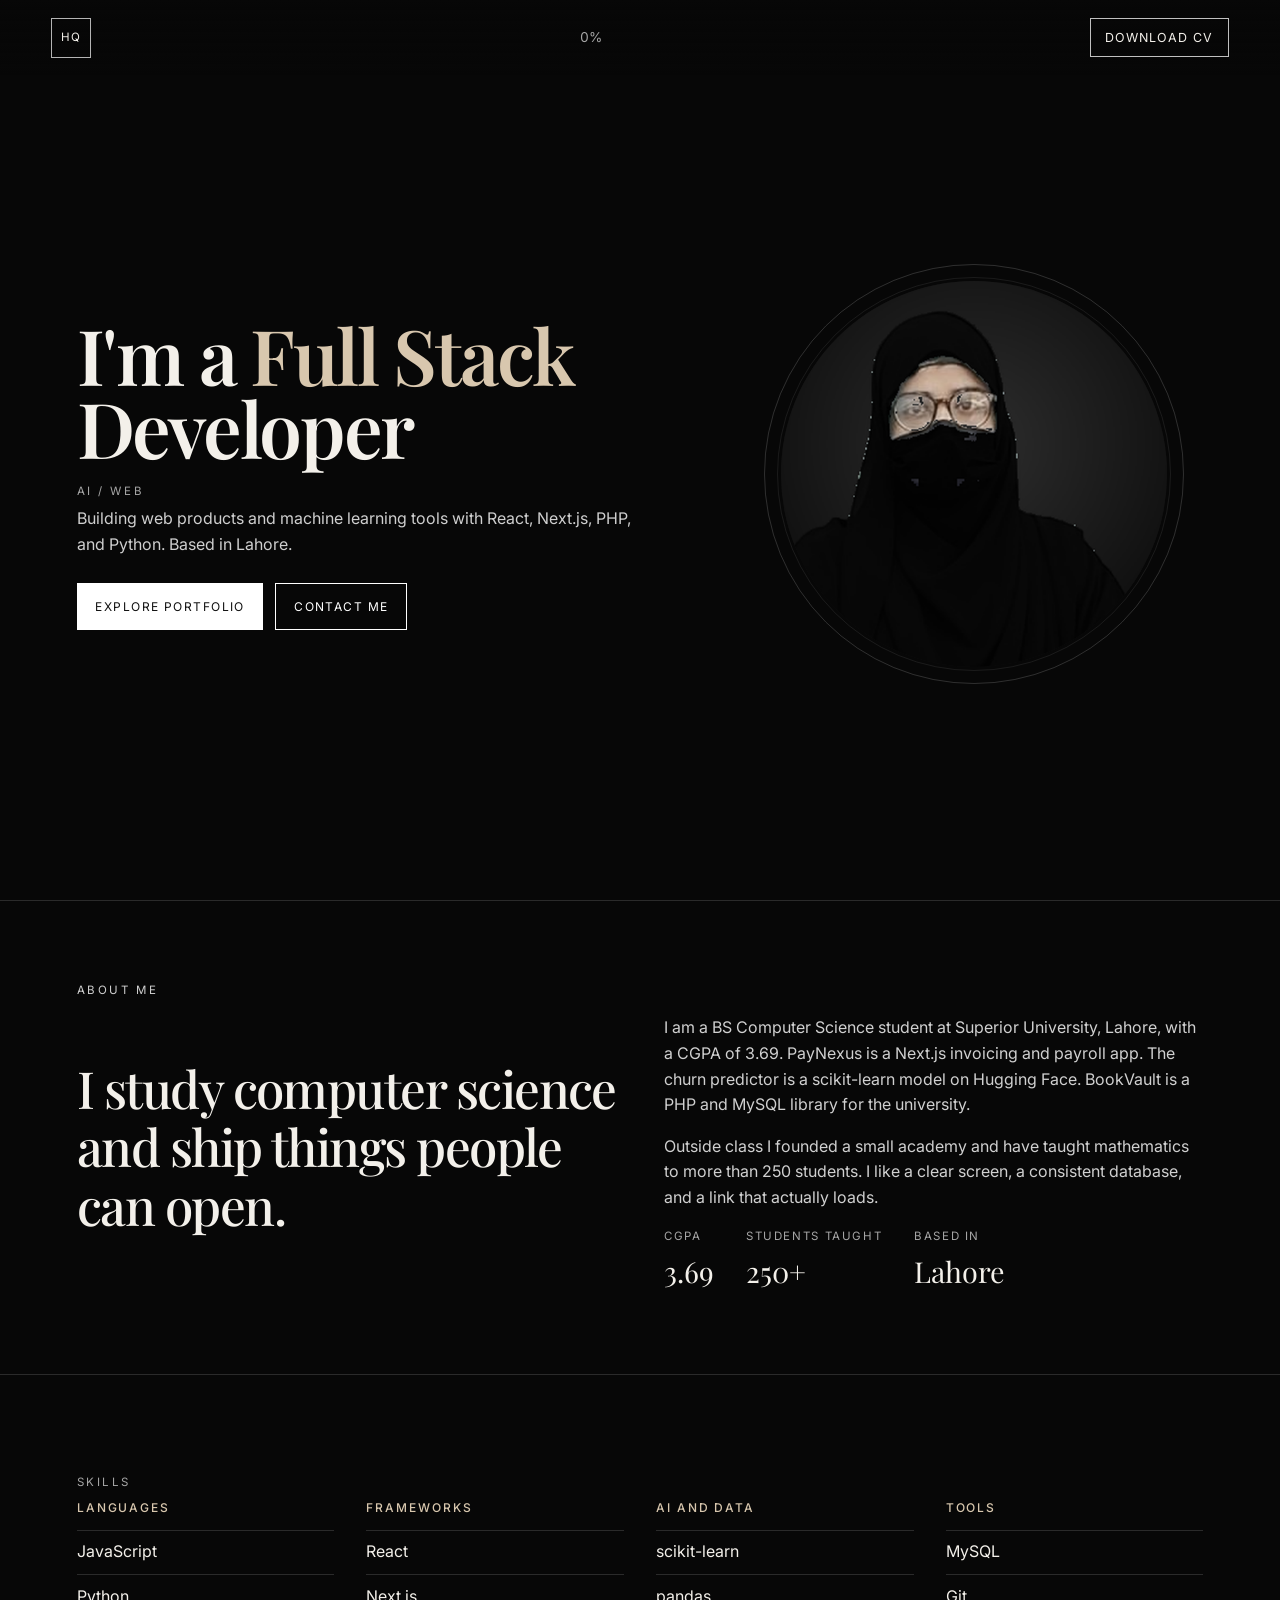
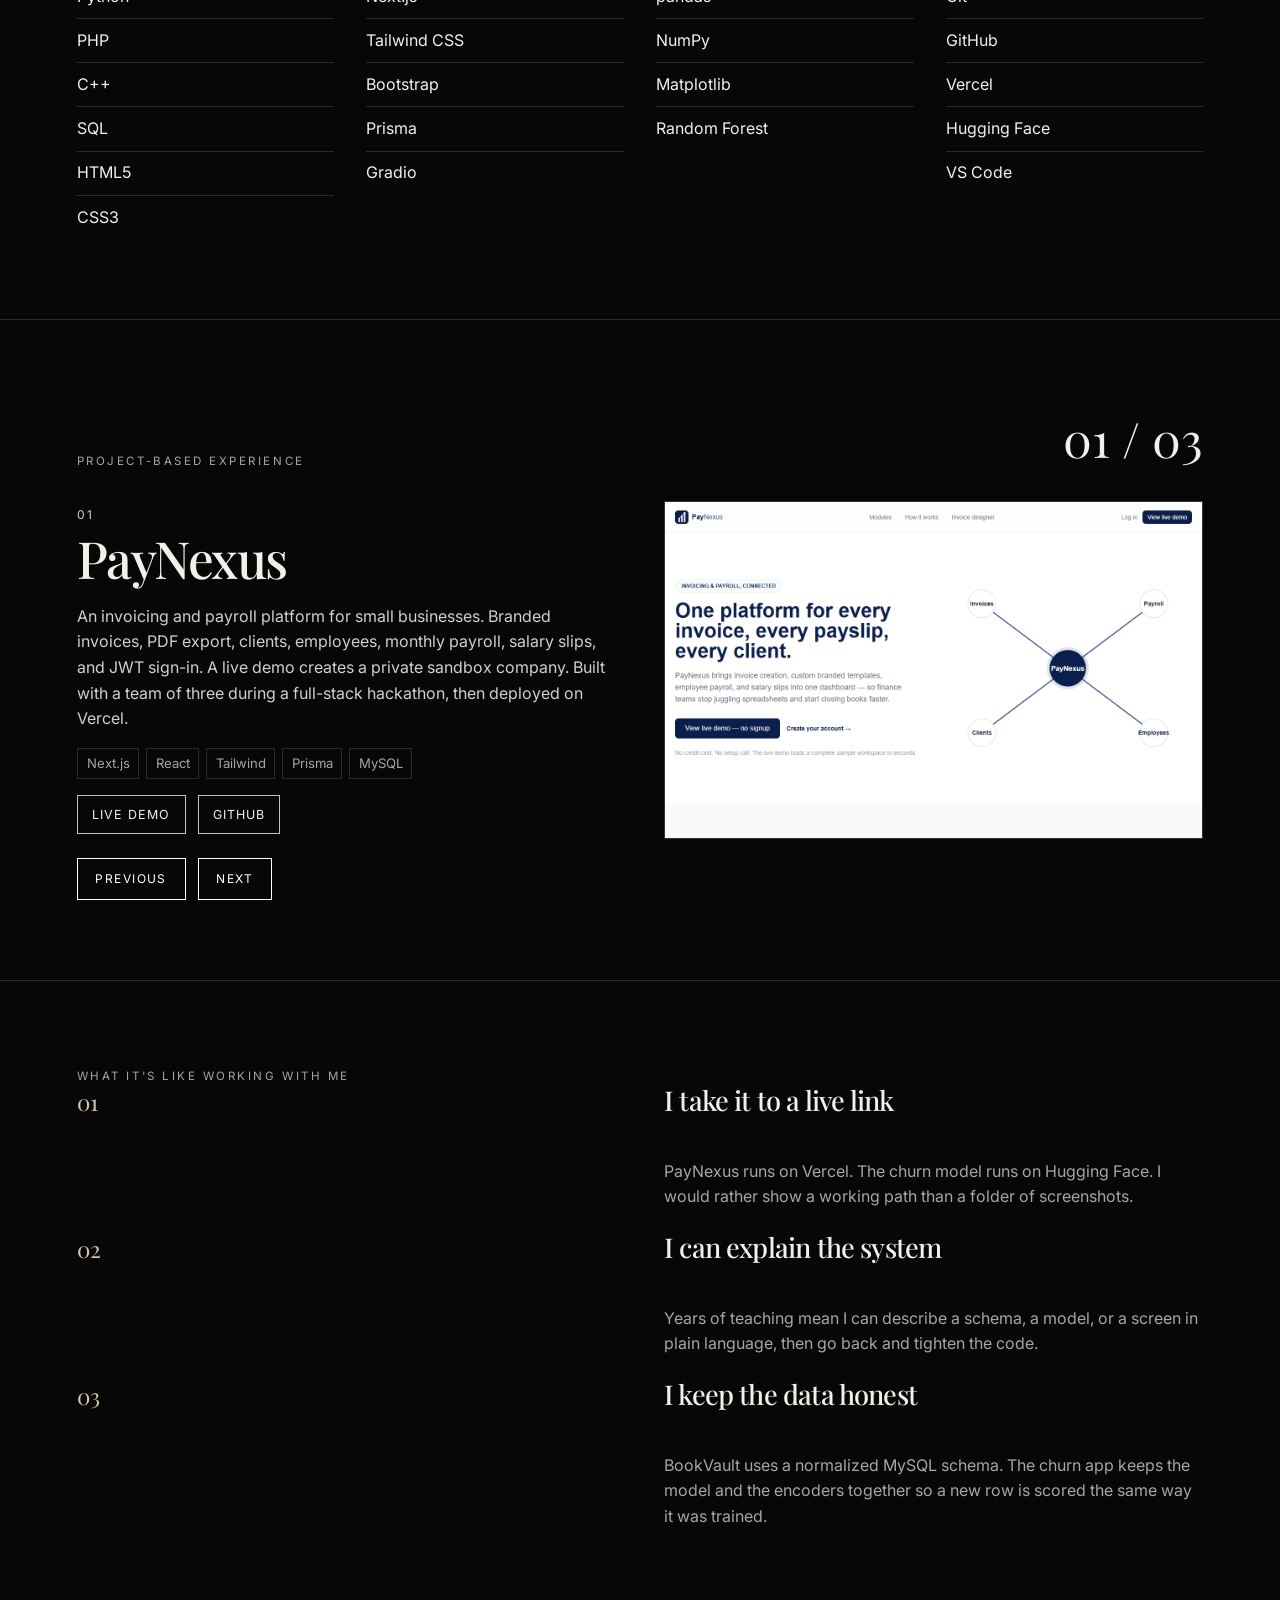
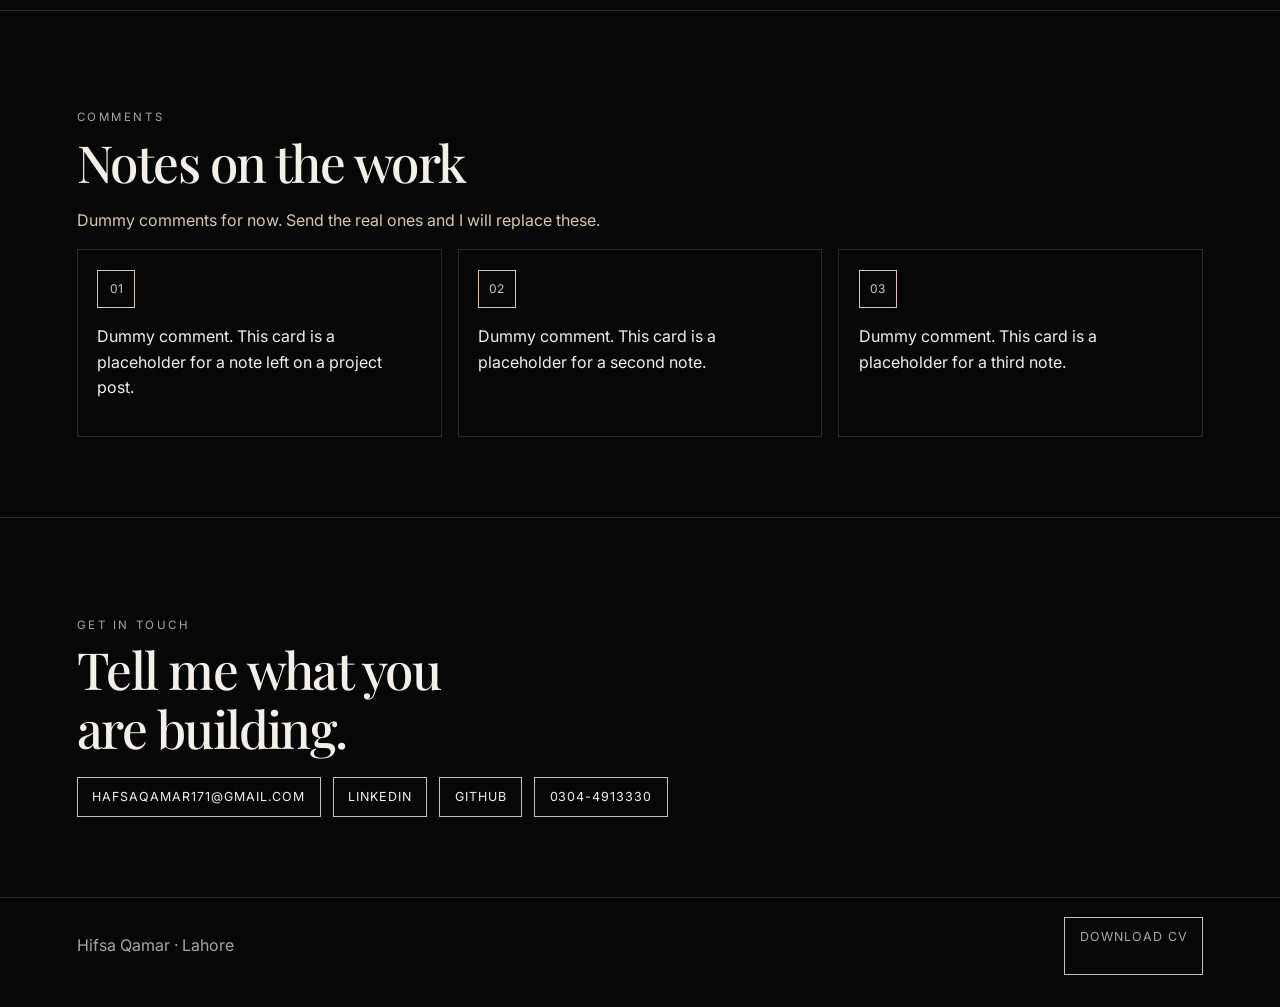
==== index.html @ 1d3e3f38 "Restyle the portfolio to the dark layout and show the live projects. Co-authored-by: Cursor <cursora" ====
<!DOCTYPE html>
<html lang="en">
<head>
  <meta charset="UTF-8">
  <meta name="viewport" content="width=device-width, initial-scale=1">
  <title>Hifsa Qamar | Full-Stack Developer</title>
  <meta name="description" content="Hifsa Qamar is a full-stack developer in Lahore. She builds web apps with Next.js and PHP, and machine learning tools with Python.">
  <link rel="icon" href="assets/favicon.svg" type="image/svg+xml">
  <link rel="preconnect" href="https://fonts.googleapis.com">
  <link rel="preconnect" href="https://fonts.gstatic.com" crossorigin>
  <link href="https://fonts.googleapis.com/css2?family=Inter:wght@400;500;600&family=Playfair+Display:ital,wght@0,500;0,600;0,700;1,500&display=swap" rel="stylesheet">
  <link rel="stylesheet" href="styles.css">
</head>
<body>
  <a class="skip" href="#content">Skip to content</a>
  <header class="nav">
    <a class="mark" href="#top" aria-label="Back to top">HQ</a>
    <span class="progress" data-progress>0%</span>
    <a class="cv" href="Hifsa_Qamar_CV.pdf" download>Download CV</a>
  </header>

  <main id="content">
    <section class="hero" id="top">
      <div class="hero-copy">
        <h1>I'm a <em>Full Stack</em><br>Developer</h1>
        <p class="eyebrow">AI / Web</p>
        <p class="lede">Building web products and machine learning tools with React, Next.js, PHP, and Python. Based in Lahore.</p>
        <div class="actions">
          <a class="btn btn-fill" href="#work">Explore portfolio</a>
          <a class="btn btn-line" href="#contact">Contact me</a>
        </div>
      </div>
      <div class="orb" aria-hidden="false">
        <span class="ring"></span>
        <img src="assets/portrait.png" alt="Hifsa Qamar, wearing glasses and a black scarf.">
      </div>
    </section>

    <section class="about" id="about">
      <p class="kicker">About me</p>
      <div class="about-grid">
        <h2>I study computer science and ship things people can open.</h2>
        <div>
          <p>I am a BS Computer Science student at Superior University, Lahore, with a CGPA of 3.69. PayNexus is a Next.js invoicing and payroll app. The churn predictor is a scikit-learn model on Hugging Face. BookVault is a PHP and MySQL library for the university.</p>
          <p>Outside class I founded a small academy and have taught mathematics to more than 250 students. I like a clear screen, a consistent database, and a link that actually loads.</p>
          <dl class="stats">
            <div><dt>CGPA</dt><dd>3.69</dd></div>
            <div><dt>Students taught</dt><dd>250+</dd></div>
            <div><dt>Based in</dt><dd>Lahore</dd></div>
          </dl>
        </div>
      </div>
    </section>

    <section class="skills" id="skills">
      <p class="kicker">Skills</p>
      <div class="skill-grid">
        <div>
          <h3>Languages</h3>
          <ul>
            <li>JavaScript</li><li>Python</li><li>PHP</li><li>C++</li><li>SQL</li><li>HTML5</li><li>CSS3</li>
          </ul>
        </div>
        <div>
          <h3>Frameworks</h3>
          <ul>
            <li>React</li><li>Next.js</li><li>Tailwind CSS</li><li>Bootstrap</li><li>Prisma</li><li>Gradio</li>
          </ul>
        </div>
        <div>
          <h3>AI and data</h3>
          <ul>
            <li>scikit-learn</li><li>pandas</li><li>NumPy</li><li>Matplotlib</li><li>Random Forest</li>
          </ul>
        </div>
        <div>
          <h3>Tools</h3>
          <ul>
            <li>MySQL</li><li>Git</li><li>GitHub</li><li>Vercel</li><li>Hugging Face</li><li>VS Code</li>
          </ul>
        </div>
      </div>
    </section>

    <section class="work" id="work">
      <div class="work-head">
        <p class="kicker">Project-based experience</p>
        <p class="counter"><span data-index>01</span> / <span data-total>03</span></p>
      </div>
      <div class="stage" data-stage>
        <article class="project is-active">
          <div class="project-copy">
            <p class="project-no">01</p>
            <h3>PayNexus</h3>
            <p>An invoicing and payroll platform for small businesses. Branded invoices, PDF export, clients, employees, monthly payroll, salary slips, and JWT sign-in. A live demo creates a private sandbox company. Built with a team of three during a full-stack hackathon, then deployed on Vercel.</p>
            <ul class="tags"><li>Next.js</li><li>React</li><li>Tailwind</li><li>Prisma</li><li>MySQL</li></ul>
            <div class="links">
              <a href="https://paynexus-topaz.vercel.app" target="_blank" rel="noopener">Live demo</a>
              <a href="https://github.com/HafsaQamar2/Paynexus" target="_blank" rel="noopener">GitHub</a>
            </div>
          </div>
          <figure class="shot">
            <img src="assets/paynexus.png" alt="PayNexus live app">
          </figure>
        </article>
        <article class="project">
          <div class="project-copy">
            <p class="project-no">02</p>
            <h3>Telco Customer Churn Predictor</h3>
            <p>A Gradio app that estimates whether a telecom customer is likely to leave. It loads a saved Random Forest and the label encoders from training, then returns a stay-or-leave result with a probability. Cross-validation reached 85%+ accuracy.</p>
            <ul class="tags"><li>Python</li><li>scikit-learn</li><li>Gradio</li><li>pandas</li></ul>
            <div class="links">
              <a href="https://hafsaqamar001-hhafsadsproject.hf.space/" target="_blank" rel="noopener">Live app</a>
              <a href="https://github.com/HafsaQamar2/telco-customer-churn-predictor" target="_blank" rel="noopener">GitHub</a>
            </div>
          </div>
          <figure class="shot">
            <img src="assets/churn.png" alt="Churn predictor live app">
          </figure>
        </article>
        <article class="project">
          <div class="project-copy">
            <p class="project-no">03</p>
            <h3>BookVault</h3>
            <p>A PHP and MySQL e-library for Superior University. Admins manage the catalogue, authors, loans, and fines. Students search the collection, read PDFs in the browser, and track what they borrowed.</p>
            <ul class="tags"><li>PHP</li><li>MySQL</li><li>JavaScript</li><li>Bootstrap</li></ul>
            <div class="links">
              <a href="https://github.com/HafsaQamar2/Elibrary-Management-System" target="_blank" rel="noopener">GitHub</a>
            </div>
          </div>
          <figure class="shot shot-plain">
            <p>Superior University e-library</p>
          </figure>
        </article>
      </div>
      <div class="pager">
        <button type="button" data-prev>Previous</button>
        <button type="button" data-next>Next</button>
      </div>
    </section>

    <section class="with" id="with">
      <p class="kicker">What it's like working with me</p>
      <ol>
        <li>
          <h2>I take it to a live link</h2>
          <p>PayNexus runs on Vercel. The churn model runs on Hugging Face. I would rather show a working path than a folder of screenshots.</p>
        </li>
        <li>
          <h2>I can explain the system</h2>
          <p>Years of teaching mean I can describe a schema, a model, or a screen in plain language, then go back and tighten the code.</p>
        </li>
        <li>
          <h2>I keep the data honest</h2>
          <p>BookVault uses a normalized MySQL schema. The churn app keeps the model and the encoders together so a new row is scored the same way it was trained.</p>
        </li>
      </ol>
    </section>

    <section class="notes" id="notes">
      <p class="kicker">Comments</p>
      <h2>Notes on the work</h2>
      <p class="placeholder-label">Dummy comments for now. Send the real ones and I will replace these.</p>
      <div class="note-grid">
        <article>
          <span class="logo">01</span>
          <p>Dummy comment. This card is a placeholder for a note left on a project post.</p>
        </article>
        <article>
          <span class="logo">02</span>
          <p>Dummy comment. This card is a placeholder for a second note.</p>
        </article>
        <article>
          <span class="logo">03</span>
          <p>Dummy comment. This card is a placeholder for a third note.</p>
        </article>
      </div>
    </section>

    <section class="contact" id="contact">
      <p class="kicker">Get in touch</p>
      <h2>Tell me what you are building.</h2>
      <div class="contact-links">
        <a href="mailto:hafsaqamar171@gmail.com">hafsaqamar171@gmail.com</a>
        <a href="https://www.linkedin.com/in/hifsa-qamar2" target="_blank" rel="noopener">LinkedIn</a>
        <a href="https://github.com/HafsaQamar2" target="_blank" rel="noopener">GitHub</a>
        <a href="tel:+923044913330">0304-4913330</a>
      </div>
    </section>
  </main>

  <footer class="foot">
    <p>Hifsa Qamar · Lahore</p>
    <a href="Hifsa_Qamar_CV.pdf" download>Download CV</a>
  </footer>
  <script src="script.js"></script>
</body>
</html>
---- styles.css ----
:root {
  --bg: #070707;
  --ink: #f3f0ea;
  --gold: #d8c7ae;
  --muted: #a6a6a6;
  --line: rgba(255, 255, 255, 0.14);
  --serif: "Playfair Display", Georgia, serif;
  --sans: Inter, "Segoe UI", sans-serif;
}

* { box-sizing: border-box; }
html { scroll-behavior: smooth; }
body {
  margin: 0;
  background: var(--bg);
  color: var(--ink);
  font-family: var(--sans);
  font-size: 1rem;
  line-height: 1.6;
  overflow-x: clip;
}
img { max-width: 100%; display: block; }
a { color: inherit; }
button, .btn, .cv { font-family: var(--sans); }

.skip {
  position: absolute;
  left: 1rem;
  top: -4rem;
  background: #fff;
  color: #000;
  padding: 0.4rem 0.7rem;
}
.skip:focus { top: 1rem; }

.nav {
  position: fixed;
  inset: 0 0 auto 0;
  z-index: 20;
  display: flex;
  align-items: center;
  justify-content: space-between;
  padding: 1.1rem 4vw;
  background: linear-gradient(#070707, rgba(7, 7, 7, 0));
}
.mark {
  width: 2.5rem;
  height: 2.5rem;
  display: grid;
  place-items: center;
  border: 1px solid rgba(255, 255, 255, 0.7);
  text-decoration: none;
  font-size: 0.72rem;
  letter-spacing: 0.12em;
}
.progress {
  font-variant-numeric: tabular-nums;
  color: var(--muted);
  font-size: 0.85rem;
}
.cv, .links a, .contact-links a, .foot a {
  text-decoration: none;
  border: 1px solid rgba(255, 255, 255, 0.75);
  padding: 0.55rem 0.9rem;
  font-size: 0.78rem;
  letter-spacing: 0.08em;
  text-transform: uppercase;
}
.cv:hover, .btn:hover, .links a:hover, .pager button:hover, .contact-links a:hover {
  background: #fff;
  color: #111;
}

.hero {
  min-height: 100vh;
  display: grid;
  grid-template-columns: 1.15fr 0.85fr;
  align-items: center;
  gap: 3rem;
  padding: 7rem 6vw 4rem;
  min-width: 0;
}
.hero-copy { min-width: 0; }
.hero h1 {
  margin: 0;
  font-family: var(--serif);
  font-weight: 600;
  font-size: clamp(3.2rem, 6vw, 5.7rem);
  line-height: 0.95;
  letter-spacing: -0.03em;
}
.hero h1 em {
  font-style: normal;
  color: var(--gold);
}
.eyebrow, .kicker {
  margin: 1.1rem 0 0.4rem;
  color: var(--muted);
  letter-spacing: 0.22em;
  text-transform: uppercase;
  font-size: 0.72rem;
}
.lede { max-width: 36rem; color: #cfcfcf; margin: 0.4rem 0 0; }
.actions, .links, .pager, .contact-links { display: flex; flex-wrap: wrap; gap: 0.75rem; }
.actions { margin-top: 1.6rem; }
.btn, .pager button {
  border: 1px solid #fff;
  background: transparent;
  color: #fff;
  padding: 0.8rem 1.1rem;
  letter-spacing: 0.12em;
  text-transform: uppercase;
  font-size: 0.75rem;
  text-decoration: none;
  cursor: pointer;
}
.btn-fill { background: #fff; color: #111; }

.orb {
  position: relative;
  width: min(420px, 80vw);
  aspect-ratio: 1;
  margin-inline: auto;
  border-radius: 50%;
  display: grid;
  place-items: center;
}
.ring {
  position: absolute;
  inset: 0;
  border-radius: 50%;
  border: 1px solid rgba(255, 255, 255, 0.16);
  animation: spin 28s linear infinite;
}
.ring::after {
  content: "";
  position: absolute;
  inset: 12px;
  border-radius: 50%;
  border: 1px solid rgba(255, 255, 255, 0.08);
}
.orb img {
  width: 92%;
  height: 92%;
  object-fit: cover;
  object-position: center 32%;
  border-radius: 50%;
  background: #111;
}
@keyframes spin { to { transform: rotate(360deg); } }

.about, .skills, .work, .with, .notes, .contact {
  padding: 5rem 6vw;
  border-top: 1px solid var(--line);
}
.about-grid, .project, .with li {
  display: grid;
  grid-template-columns: 1fr 1fr;
  gap: 2rem 3rem;
  align-items: center;
}
.about h2, .notes h2, .contact h2, .with h2, .project h3 {
  font-family: var(--serif);
  font-weight: 500;
  letter-spacing: -0.03em;
  line-height: 1.15;
}
.about h2, .notes h2, .contact h2 { margin: 0 0 1rem; font-size: clamp(2rem, 4vw, 3.3rem); }
.about p { margin: 0 0 1rem; color: #d0d0d0; }
.stats { display: flex; gap: 2rem; margin: 1rem 0 0; }
.stats dt { color: var(--muted); font-size: 0.72rem; letter-spacing: 0.14em; text-transform: uppercase; }
.stats dd { margin: 0.2rem 0 0; font-family: var(--serif); font-size: 1.8rem; }

.skill-grid { display: grid; grid-template-columns: repeat(4, 1fr); gap: 2rem; }
.skill-grid h3 {
  margin: 0 0 0.8rem;
  color: var(--gold);
  font-size: 0.75rem;
  letter-spacing: 0.16em;
  text-transform: uppercase;
  font-weight: 500;
}
.skill-grid ul, .tags, .with ol, .note-grid { list-style: none; margin: 0; padding: 0; }
.skill-grid li { padding: 0.55rem 0; border-top: 1px solid var(--line); }

.work-head, .role-like { display: flex; justify-content: space-between; align-items: end; gap: 1rem; }
.counter { margin: 0; font-family: var(--serif); font-size: clamp(2rem, 4vw, 3rem); }
.stage { margin-top: 1.5rem; }
.project { display: none; }
.project.is-active { display: grid; animation: rise 0.45s ease; }
@keyframes rise {
  from { opacity: 0; transform: translateY(12px); }
  to { opacity: 1; transform: none; }
}
.project-no { margin: 0; color: var(--gold); letter-spacing: 0.16em; font-size: 0.75rem; }
.project h3 { margin: 0.3rem 0 0.8rem; font-size: clamp(2.2rem, 4vw, 3.6rem); }
.project p { color: #d0d0d0; }
.tags { display: flex; flex-wrap: wrap; gap: 0.4rem; margin: 1rem 0; }
.tags li { border: 1px solid var(--line); padding: 0.25rem 0.55rem; color: var(--muted); font-size: 0.82rem; }
.shot {
  margin: 0;
  background: #111;
  border: 1px solid var(--line);
  min-height: 16rem;
  overflow: hidden;
}
.shot img { width: 100%; height: 100%; object-fit: cover; min-height: 16rem; }
.shot-plain {
  display: grid;
  place-items: center;
  color: var(--gold);
  font-family: var(--serif);
  font-size: 1.6rem;
  text-align: center;
  padding: 2rem;
}
.pager { margin-top: 1.2rem; }

.with { counter-reset: step; }
.with ol { display: grid; gap: 1.4rem; }
.with li { align-items: start; }
.with li::before {
  counter-increment: step;
  content: counter(step, decimal-leading-zero);
  font-family: var(--serif);
  color: var(--gold);
  font-size: 1.4rem;
}
.with h2 { margin: 0; font-size: 1.7rem; }
.with p { margin: 0.35rem 0 0; color: var(--muted); grid-column: 2; }

.note-grid { display: grid; grid-template-columns: repeat(3, 1fr); gap: 1rem; }
.note-grid article {
  border: 1px solid var(--line);
  padding: 1.2rem;
  min-height: 10rem;
}
.logo {
  display: grid;
  place-items: center;
  width: 2.4rem;
  height: 2.4rem;
  border: 1px solid var(--gold);
  color: var(--gold);
  margin-bottom: 1rem;
  font-size: 0.75rem;
}
.placeholder-label { color: var(--gold); }

.contact h2 { max-width: 14ch; }
.contact-links { margin-top: 1.2rem; }
.foot {
  display: flex;
  justify-content: space-between;
  gap: 1rem;
  padding: 1.2rem 6vw 2rem;
  border-top: 1px solid var(--line);
  color: var(--muted);
}
:focus-visible { outline: 2px solid var(--gold); outline-offset: 3px; }

@media (max-width: 900px) {
  .hero, .about-grid, .project, .skill-grid, .note-grid, .with li { grid-template-columns: 1fr; }
  .with p { grid-column: 1; }
  .hero { padding-top: 6rem; }
  .hero h1 em { display: block; }
  .orb { order: -1; }
}
@media (max-width: 640px) {
  .progress { display: none; }
  .nav { padding-inline: 0.85rem; }
  .cv { padding: 0.45rem 0.6rem; letter-spacing: 0.04em; }
  .orb { width: min(260px, 70vw); }
  .actions { flex-direction: column; align-items: stretch; }
  .about, .skills, .work, .with, .notes, .contact { padding: 3.2rem 1.1rem; }
  .hero { padding-inline: 1.1rem; }
  .hero h1 { font-size: clamp(2.35rem, 10vw, 3.2rem); }
  .hero h1 em { display: block; }
  .stats { flex-direction: column; gap: 0.8rem; }
  .actions { gap: 0.5rem; }
  .btn { padding: 0.75rem 0.8rem; letter-spacing: 0.08em; }
}
@media (prefers-reduced-motion: reduce) {
  .ring, .project.is-active { animation: none; }
  html { scroll-behavior: auto; }
}
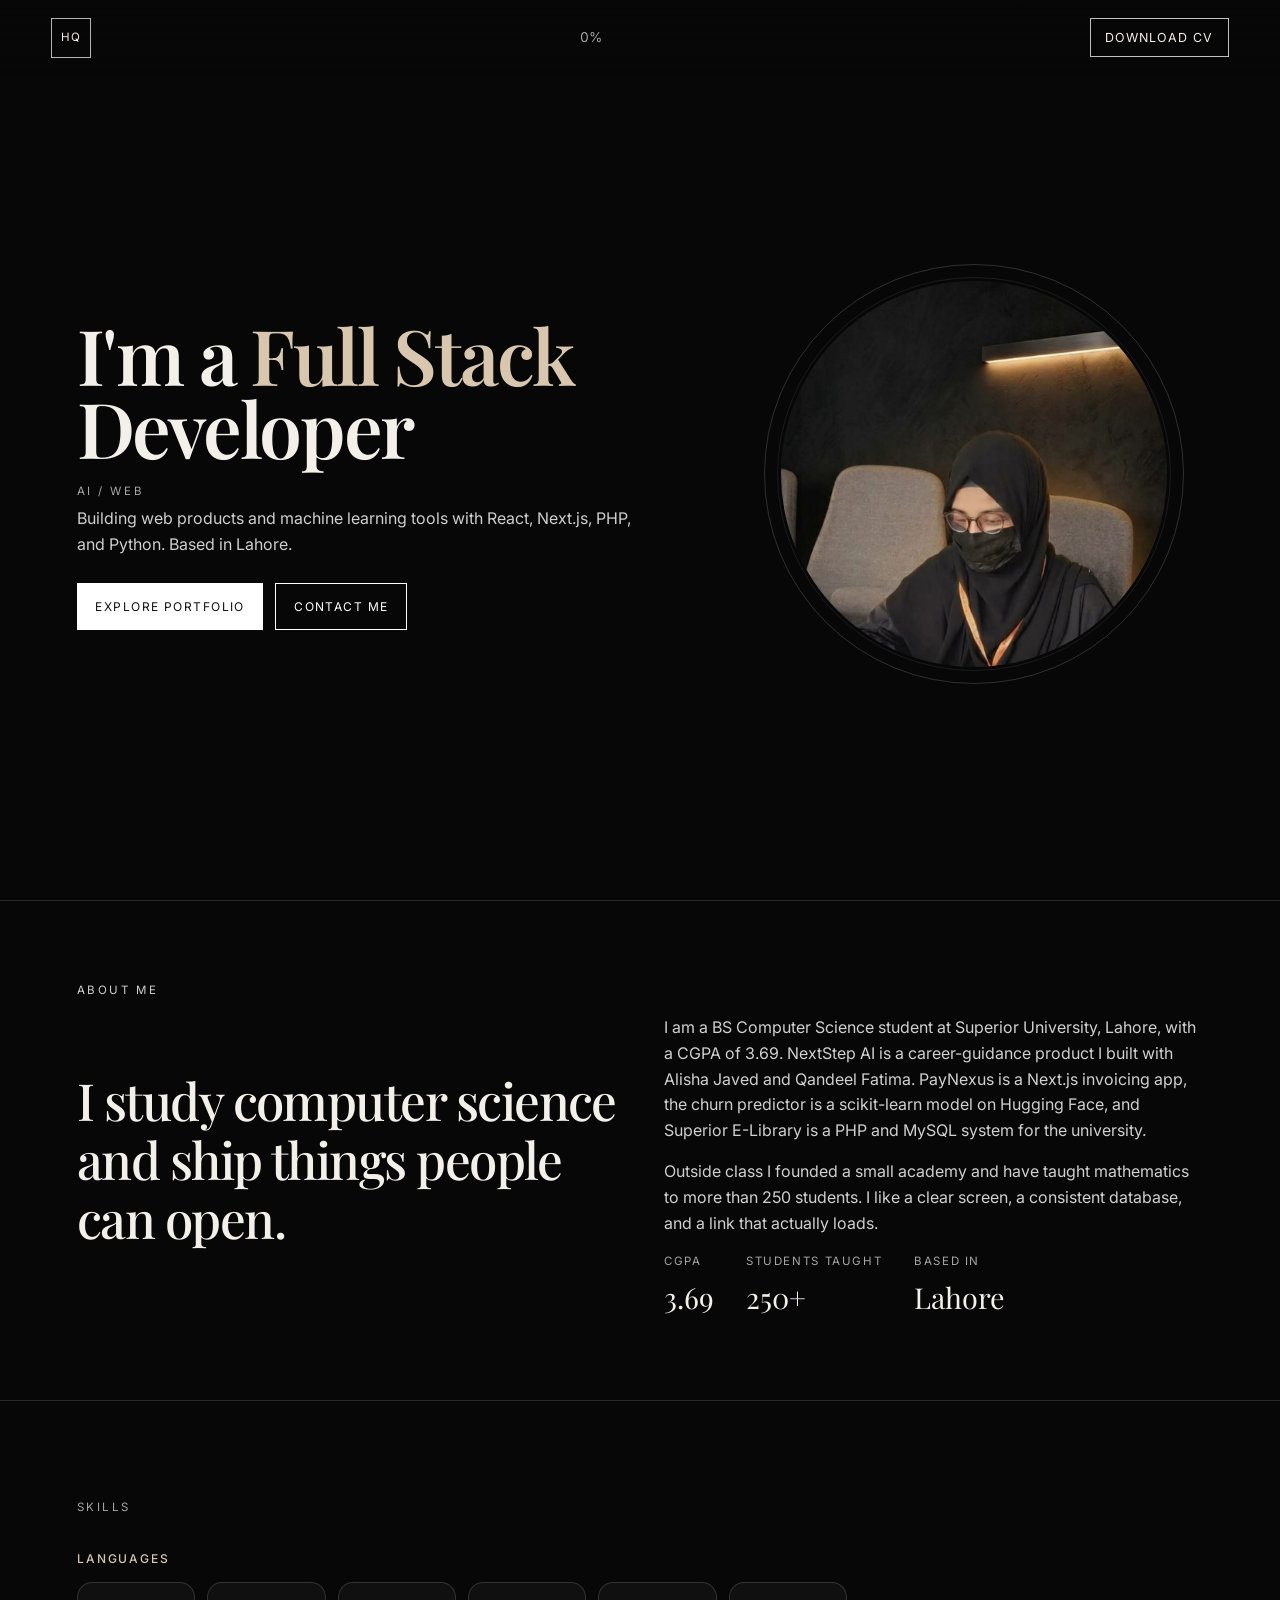
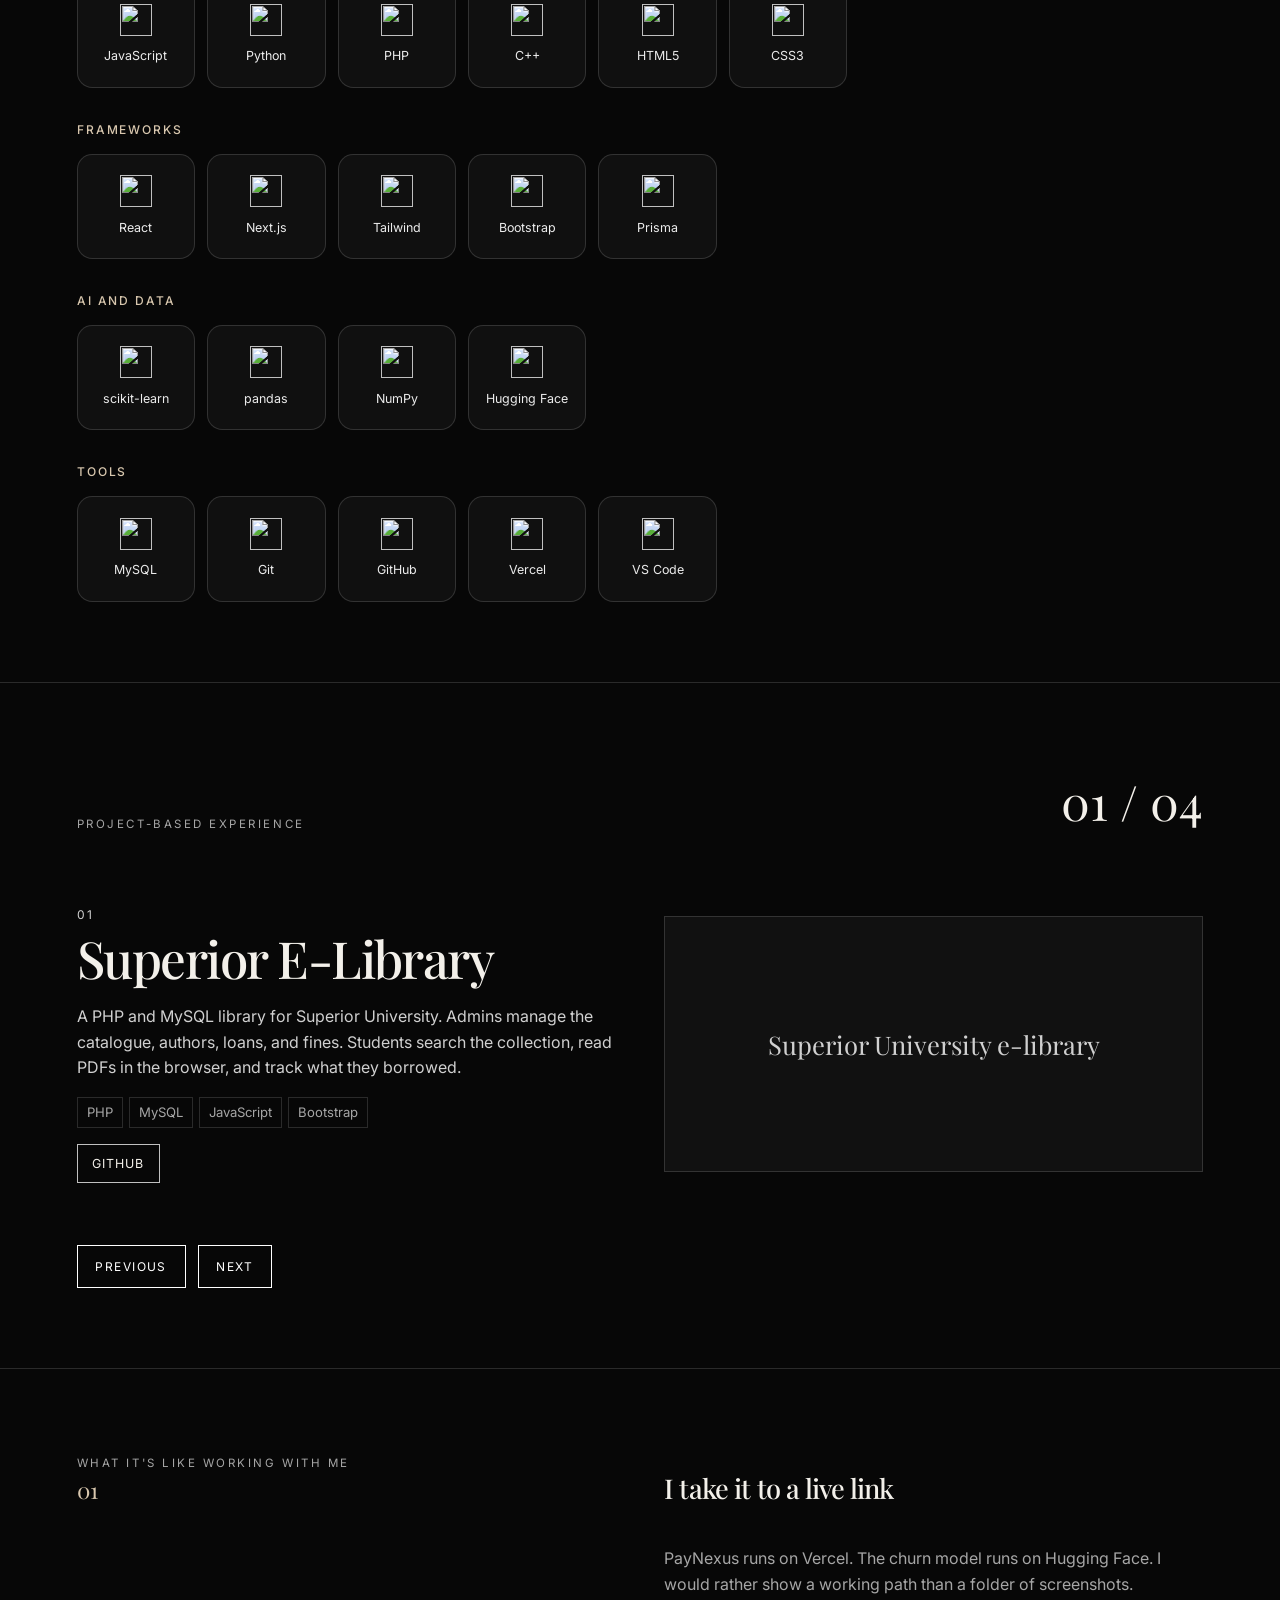
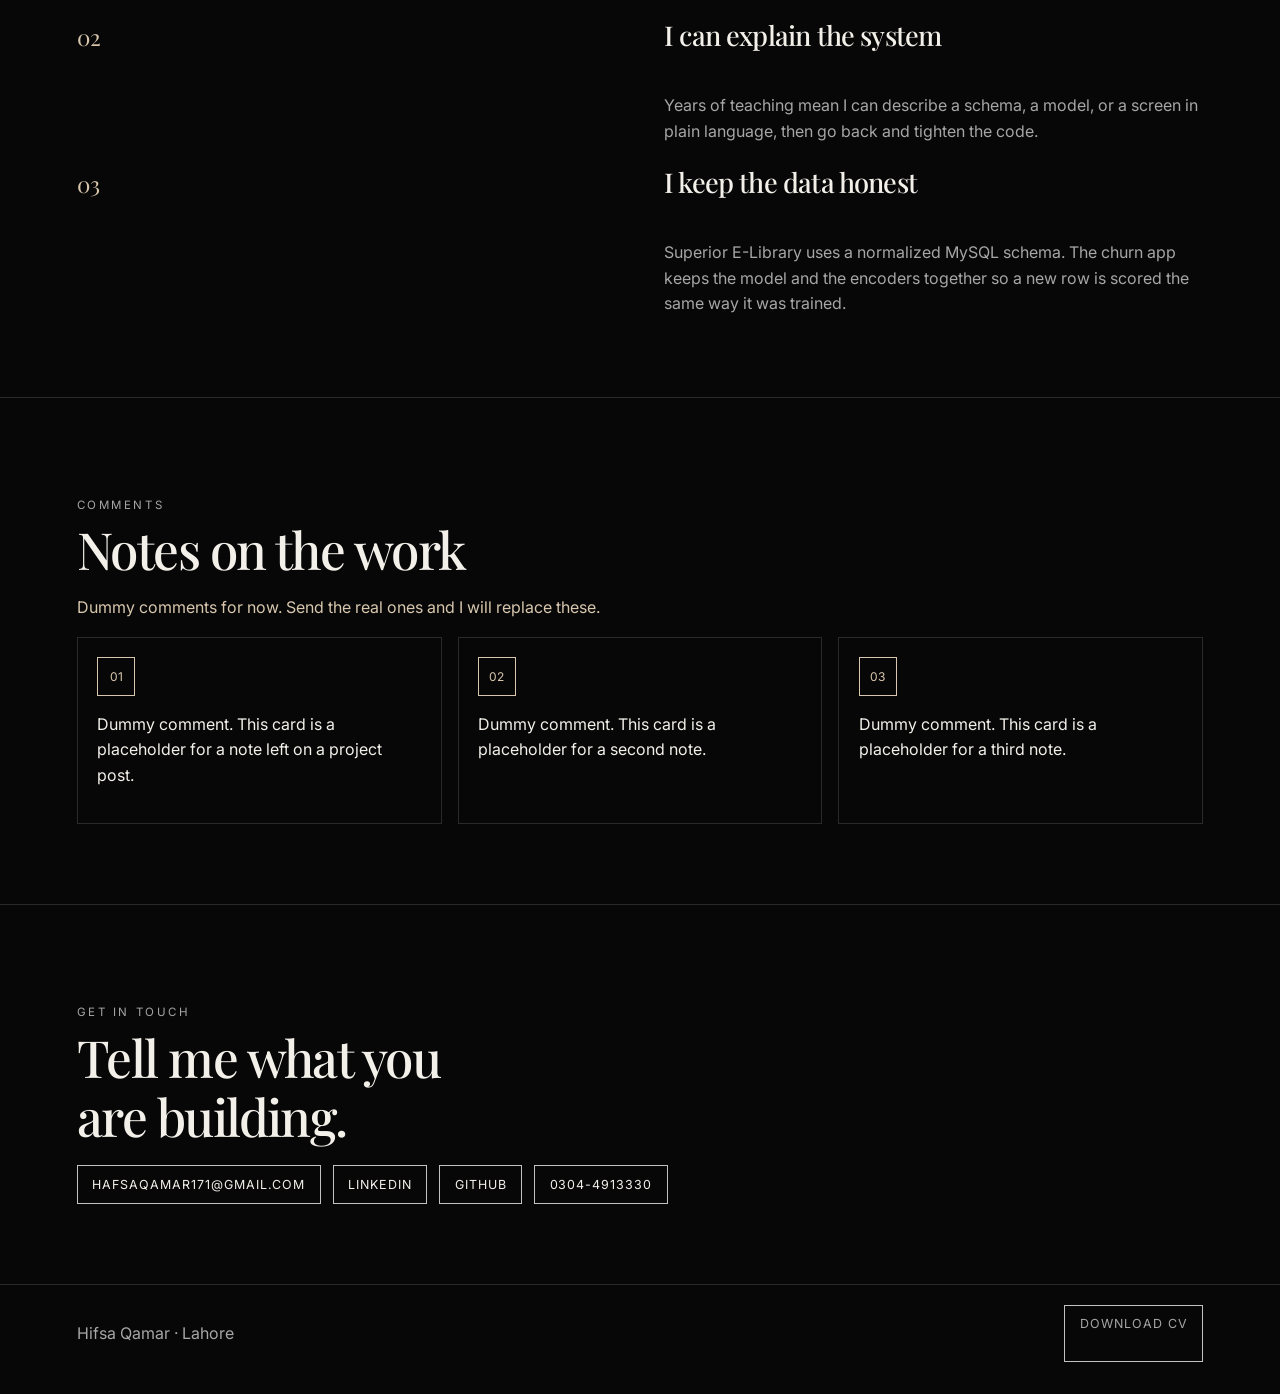
==== commit 8caa40d5: "Show skills as icon cards and slide through four projects. Co-authored-by: Cursor <cursoragent@curso" ====
--- a/index.html
+++ b/index.html
@@ -41,7 +41,7 @@
       <div class="about-grid">
         <h2>I study computer science and ship things people can open.</h2>
         <div>
-          <p>I am a BS Computer Science student at Superior University, Lahore, with a CGPA of 3.69. PayNexus is a Next.js invoicing and payroll app. The churn predictor is a scikit-learn model on Hugging Face. BookVault is a PHP and MySQL library for the university.</p>
+          <p>I am a BS Computer Science student at Superior University, Lahore, with a CGPA of 3.69. NextStep AI is a career-guidance product I built with Alisha Javed and Qandeel Fatima. PayNexus is a Next.js invoicing app, the churn predictor is a scikit-learn model on Hugging Face, and Superior E-Library is a PHP and MySQL system for the university.</p>
           <p>Outside class I founded a small academy and have taught mathematics to more than 250 students. I like a clear screen, a consistent database, and a link that actually loads.</p>
           <dl class="stats">
             <div><dt>CGPA</dt><dd>3.69</dd></div>
@@ -54,30 +54,44 @@
 
     <section class="skills" id="skills">
       <p class="kicker">Skills</p>
-      <div class="skill-grid">
-        <div>
-          <h3>Languages</h3>
-          <ul>
-            <li>JavaScript</li><li>Python</li><li>PHP</li><li>C++</li><li>SQL</li><li>HTML5</li><li>CSS3</li>
-          </ul>
-        </div>
-        <div>
-          <h3>Frameworks</h3>
-          <ul>
-            <li>React</li><li>Next.js</li><li>Tailwind CSS</li><li>Bootstrap</li><li>Prisma</li><li>Gradio</li>
-          </ul>
-        </div>
-        <div>
-          <h3>AI and data</h3>
-          <ul>
-            <li>scikit-learn</li><li>pandas</li><li>NumPy</li><li>Matplotlib</li><li>Random Forest</li>
-          </ul>
-        </div>
-        <div>
-          <h3>Tools</h3>
-          <ul>
-            <li>MySQL</li><li>Git</li><li>GitHub</li><li>Vercel</li><li>Hugging Face</li><li>VS Code</li>
-          </ul>
+      <div class="skill-block">
+        <h3>Languages</h3>
+        <div class="icon-row">
+          <div class="icon-card"><img src="https://cdn.simpleicons.org/javascript/F7DF1E" alt=""><span>JavaScript</span></div>
+          <div class="icon-card"><img src="https://cdn.simpleicons.org/python/3776AB" alt=""><span>Python</span></div>
+          <div class="icon-card"><img src="https://cdn.simpleicons.org/php/777BB4" alt=""><span>PHP</span></div>
+          <div class="icon-card"><img src="https://cdn.simpleicons.org/cplusplus/00599C" alt=""><span>C++</span></div>
+          <div class="icon-card"><img src="https://cdn.simpleicons.org/html5/E34F26" alt=""><span>HTML5</span></div>
+          <div class="icon-card"><img src="https://cdn.simpleicons.org/css/1572B6" alt=""><span>CSS3</span></div>
+        </div>
+      </div>
+      <div class="skill-block">
+        <h3>Frameworks</h3>
+        <div class="icon-row">
+          <div class="icon-card"><img src="https://cdn.simpleicons.org/react/61DAFB" alt=""><span>React</span></div>
+          <div class="icon-card"><img src="https://cdn.simpleicons.org/nextdotjs/FFFFFF" alt=""><span>Next.js</span></div>
+          <div class="icon-card"><img src="https://cdn.simpleicons.org/tailwindcss/06B6D4" alt=""><span>Tailwind</span></div>
+          <div class="icon-card"><img src="https://cdn.simpleicons.org/bootstrap/7952B3" alt=""><span>Bootstrap</span></div>
+          <div class="icon-card"><img src="https://cdn.simpleicons.org/prisma/FFFFFF" alt=""><span>Prisma</span></div>
+        </div>
+      </div>
+      <div class="skill-block">
+        <h3>AI and data</h3>
+        <div class="icon-row">
+          <div class="icon-card"><img src="https://cdn.simpleicons.org/scikitlearn/F7931E" alt=""><span>scikit-learn</span></div>
+          <div class="icon-card"><img src="https://cdn.simpleicons.org/pandas/E70488" alt=""><span>pandas</span></div>
+          <div class="icon-card"><img src="https://cdn.simpleicons.org/numpy/4DABCF" alt=""><span>NumPy</span></div>
+          <div class="icon-card"><img src="https://cdn.simpleicons.org/huggingface/FFD21E" alt=""><span>Hugging Face</span></div>
+        </div>
+      </div>
+      <div class="skill-block">
+        <h3>Tools</h3>
+        <div class="icon-row">
+          <div class="icon-card"><img src="https://cdn.simpleicons.org/mysql/4479A1" alt=""><span>MySQL</span></div>
+          <div class="icon-card"><img src="https://cdn.simpleicons.org/git/F05032" alt=""><span>Git</span></div>
+          <div class="icon-card"><img src="https://cdn.simpleicons.org/github/FFFFFF" alt=""><span>GitHub</span></div>
+          <div class="icon-card"><img src="https://cdn.simpleicons.org/vercel/FFFFFF" alt=""><span>Vercel</span></div>
+          <div class="icon-card"><img src="https://cdn.jsdelivr.net/gh/devicons/devicon/icons/vscode/vscode-original.svg" alt=""><span>VS Code</span></div>
         </div>
       </div>
     </section>
@@ -85,22 +99,22 @@
     <section class="work" id="work">
       <div class="work-head">
         <p class="kicker">Project-based experience</p>
-        <p class="counter"><span data-index>01</span> / <span data-total>03</span></p>
+        <p class="counter"><span data-index>01</span> / <span data-total>04</span></p>
       </div>
       <div class="stage" data-stage>
-        <article class="project is-active">
+        <div class="track" data-track>
+        <article class="project">
           <div class="project-copy">
             <p class="project-no">01</p>
-            <h3>PayNexus</h3>
-            <p>An invoicing and payroll platform for small businesses. Branded invoices, PDF export, clients, employees, monthly payroll, salary slips, and JWT sign-in. A live demo creates a private sandbox company. Built with a team of three during a full-stack hackathon, then deployed on Vercel.</p>
-            <ul class="tags"><li>Next.js</li><li>React</li><li>Tailwind</li><li>Prisma</li><li>MySQL</li></ul>
-            <div class="links">
-              <a href="https://paynexus-topaz.vercel.app" target="_blank" rel="noopener">Live demo</a>
-              <a href="https://github.com/HafsaQamar2/Paynexus" target="_blank" rel="noopener">GitHub</a>
-            </div>
-          </div>
-          <figure class="shot">
-            <img src="assets/paynexus.png" alt="PayNexus live app">
+            <h3>Superior E-Library</h3>
+            <p>A PHP and MySQL library for Superior University. Admins manage the catalogue, authors, loans, and fines. Students search the collection, read PDFs in the browser, and track what they borrowed.</p>
+            <ul class="tags"><li>PHP</li><li>MySQL</li><li>JavaScript</li><li>Bootstrap</li></ul>
+            <div class="links">
+              <a href="https://github.com/HafsaQamar2/Elibrary-Management-System" target="_blank" rel="noopener">GitHub</a>
+            </div>
+          </div>
+          <figure class="shot shot-plain">
+            <p>Superior University e-library</p>
           </figure>
         </article>
         <article class="project">
@@ -121,17 +135,33 @@
         <article class="project">
           <div class="project-copy">
             <p class="project-no">03</p>
-            <h3>BookVault</h3>
-            <p>A PHP and MySQL e-library for Superior University. Admins manage the catalogue, authors, loans, and fines. Students search the collection, read PDFs in the browser, and track what they borrowed.</p>
-            <ul class="tags"><li>PHP</li><li>MySQL</li><li>JavaScript</li><li>Bootstrap</li></ul>
-            <div class="links">
-              <a href="https://github.com/HafsaQamar2/Elibrary-Management-System" target="_blank" rel="noopener">GitHub</a>
-            </div>
-          </div>
-          <figure class="shot shot-plain">
-            <p>Superior University e-library</p>
-          </figure>
-        </article>
+            <h3>NextStep AI</h3>
+            <p>Career guidance for Pakistani students: assessment, career fields, universities, scholarships, and an AI counselor. I built the front end and UI with Alisha Javed and Qandeel Fatima. The pitch deck is in the repository.</p>
+            <ul class="tags"><li>UI/UX</li><li>Frontend</li><li>Team project</li></ul>
+            <div class="links">
+              <a href="https://github.com/HafsaQamar2/NextStep-AI" target="_blank" rel="noopener">GitHub</a>
+            </div>
+          </div>
+          <figure class="shot">
+            <img src="assets/nextstep.png" alt="NextStep AI front page">
+          </figure>
+        </article>
+        <article class="project">
+          <div class="project-copy">
+            <p class="project-no">04</p>
+            <h3>PayNexus</h3>
+            <p>An invoicing and payroll platform for small businesses. Branded invoices, PDF export, clients, employees, monthly payroll, salary slips, and JWT sign-in. A live demo creates a private sandbox company. Built with a team of three during a full-stack hackathon, then deployed on Vercel.</p>
+            <ul class="tags"><li>Next.js</li><li>React</li><li>Tailwind</li><li>Prisma</li><li>MySQL</li></ul>
+            <div class="links">
+              <a href="https://paynexus-topaz.vercel.app" target="_blank" rel="noopener">Live demo</a>
+              <a href="https://github.com/HafsaQamar2/Paynexus" target="_blank" rel="noopener">GitHub</a>
+            </div>
+          </div>
+          <figure class="shot">
+            <img src="assets/paynexus.png" alt="PayNexus live app">
+          </figure>
+        </article>
+        </div>
       </div>
       <div class="pager">
         <button type="button" data-prev>Previous</button>
@@ -152,7 +182,7 @@
         </li>
         <li>
           <h2>I keep the data honest</h2>
-          <p>BookVault uses a normalized MySQL schema. The churn app keeps the model and the encoders together so a new row is scored the same way it was trained.</p>
+          <p>Superior E-Library uses a normalized MySQL schema. The churn app keeps the model and the encoders together so a new row is scored the same way it was trained.</p>
         </li>
       </ol>
     </section>
--- a/styles.css
+++ b/styles.css
@@ -143,7 +143,7 @@
   width: 92%;
   height: 92%;
   object-fit: cover;
-  object-position: center 32%;
+  object-position: center 62%;
   border-radius: 50%;
   background: #111;
 }
@@ -171,27 +171,45 @@
 .stats dt { color: var(--muted); font-size: 0.72rem; letter-spacing: 0.14em; text-transform: uppercase; }
 .stats dd { margin: 0.2rem 0 0; font-family: var(--serif); font-size: 1.8rem; }
 
-.skill-grid { display: grid; grid-template-columns: repeat(4, 1fr); gap: 2rem; }
-.skill-grid h3 {
-  margin: 0 0 0.8rem;
+.skill-block { margin-top: 2rem; }
+.skill-block h3 {
+  margin: 0 0 0.9rem;
   color: var(--gold);
   font-size: 0.75rem;
   letter-spacing: 0.16em;
   text-transform: uppercase;
   font-weight: 500;
 }
-.skill-grid ul, .tags, .with ol, .note-grid { list-style: none; margin: 0; padding: 0; }
-.skill-grid li { padding: 0.55rem 0; border-top: 1px solid var(--line); }
+.icon-row { display: flex; flex-wrap: wrap; gap: 0.75rem; }
+.icon-card {
+  width: 7.4rem;
+  min-height: 6.6rem;
+  border: 1px solid rgba(255, 255, 255, 0.14);
+  border-radius: 0.95rem;
+  background: #101010;
+  display: flex;
+  flex-direction: column;
+  align-items: center;
+  justify-content: center;
+  gap: 0.65rem;
+  text-align: center;
+  padding: 0.8rem 0.4rem;
+  transition: transform 0.35s ease, border-color 0.35s ease;
+}
+.icon-card:hover { transform: translateY(-4px); border-color: rgba(216, 199, 174, 0.7); }
+.icon-card img { width: 2rem; height: 2rem; }
+.icon-card span { font-size: 0.78rem; color: #ececec; }
+.tags, .with ol, .note-grid { list-style: none; margin: 0; padding: 0; }
 
 .work-head, .role-like { display: flex; justify-content: space-between; align-items: end; gap: 1rem; }
 .counter { margin: 0; font-family: var(--serif); font-size: clamp(2rem, 4vw, 3rem); }
-.stage { margin-top: 1.5rem; }
-.project { display: none; }
-.project.is-active { display: grid; animation: rise 0.45s ease; }
-@keyframes rise {
-  from { opacity: 0; transform: translateY(12px); }
-  to { opacity: 1; transform: none; }
-}
+.stage { margin-top: 1.5rem; overflow: hidden; }
+.track {
+  display: flex;
+  transition: transform 0.7s cubic-bezier(0.22, 1, 0.36, 1);
+  will-change: transform;
+}
+.project { flex: 0 0 100%; min-width: 0; }
 .project-no { margin: 0; color: var(--gold); letter-spacing: 0.16em; font-size: 0.75rem; }
 .project h3 { margin: 0.3rem 0 0.8rem; font-size: clamp(2.2rem, 4vw, 3.6rem); }
 .project p { color: #d0d0d0; }
@@ -260,7 +278,7 @@
 :focus-visible { outline: 2px solid var(--gold); outline-offset: 3px; }
 
 @media (max-width: 900px) {
-  .hero, .about-grid, .project, .skill-grid, .note-grid, .with li { grid-template-columns: 1fr; }
+  .hero, .about-grid, .project, .note-grid, .with li { grid-template-columns: 1fr; }
   .with p { grid-column: 1; }
   .hero { padding-top: 6rem; }
   .hero h1 em { display: block; }
@@ -281,6 +299,7 @@
   .btn { padding: 0.75rem 0.8rem; letter-spacing: 0.08em; }
 }
 @media (prefers-reduced-motion: reduce) {
-  .ring, .project.is-active { animation: none; }
+  .ring, .icon-card { animation: none; transition: none; }
+  .track { transition: none; }
   html { scroll-behavior: auto; }
 }
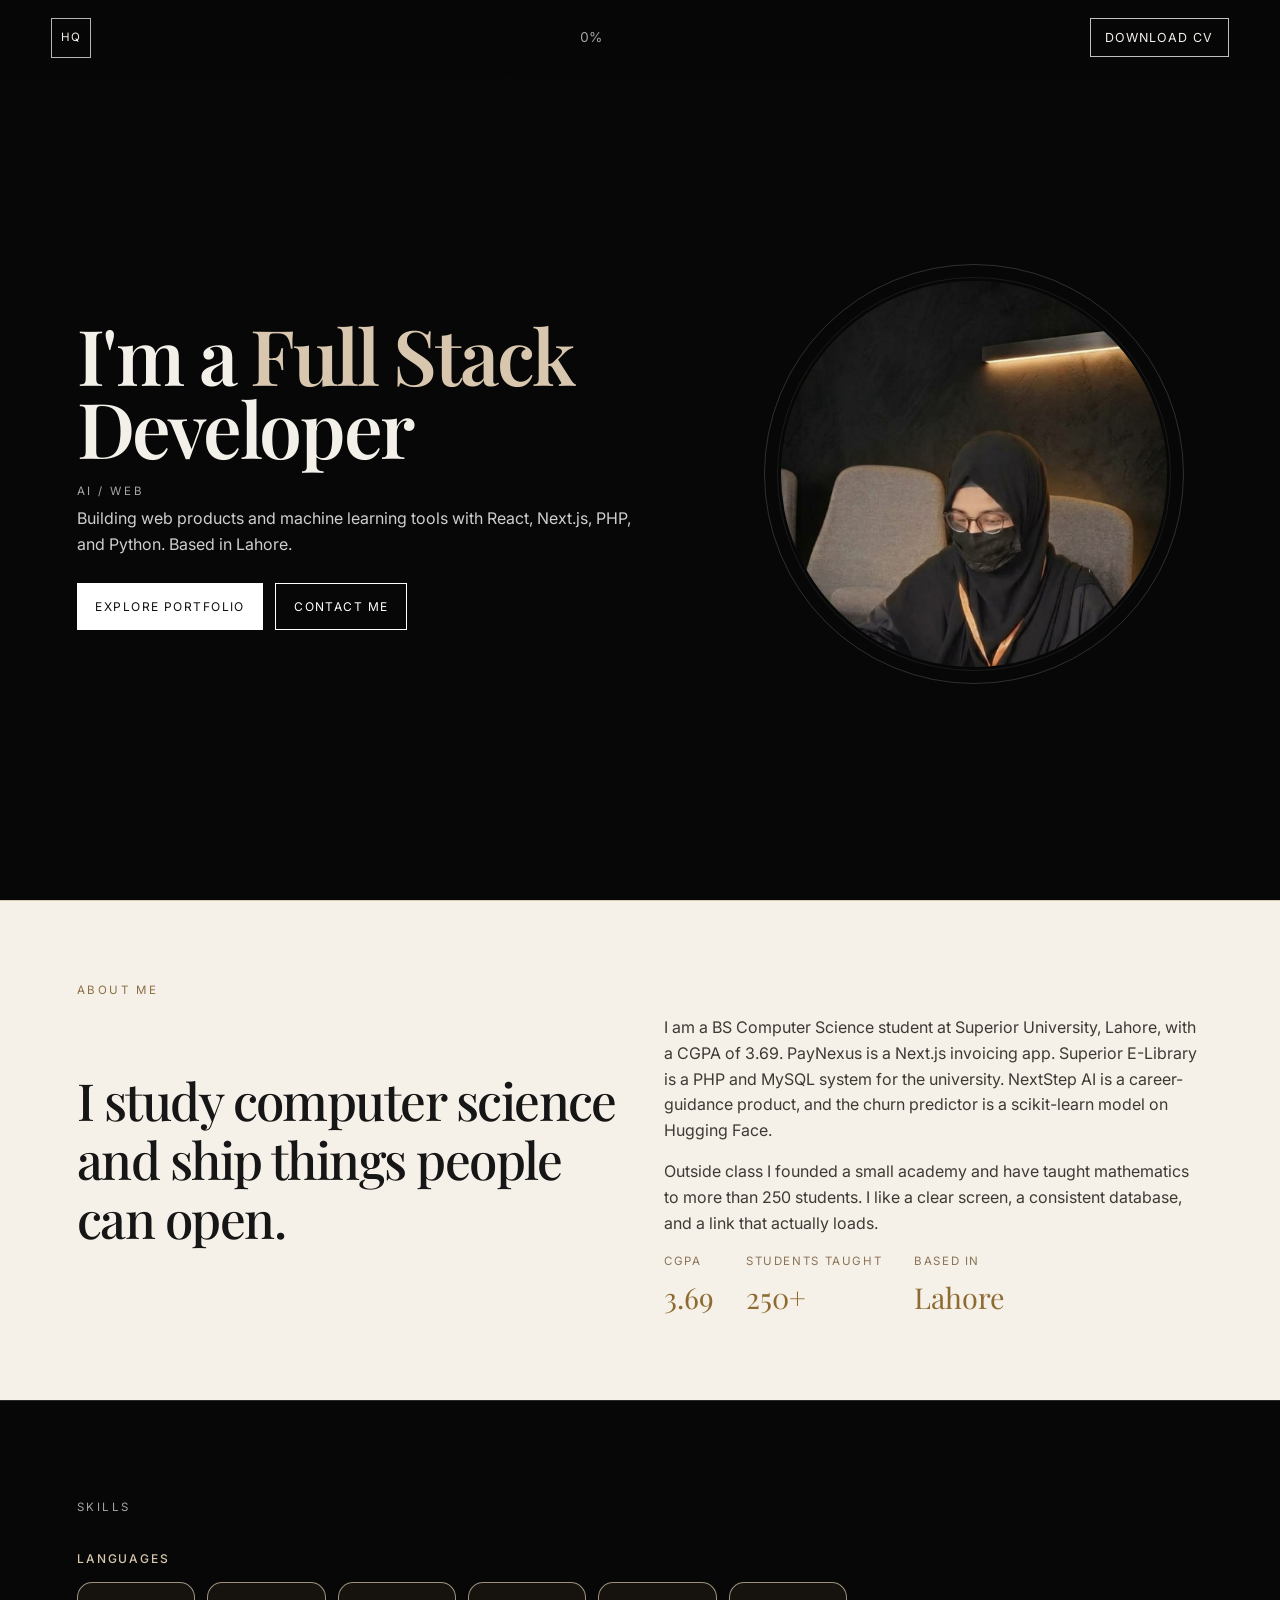
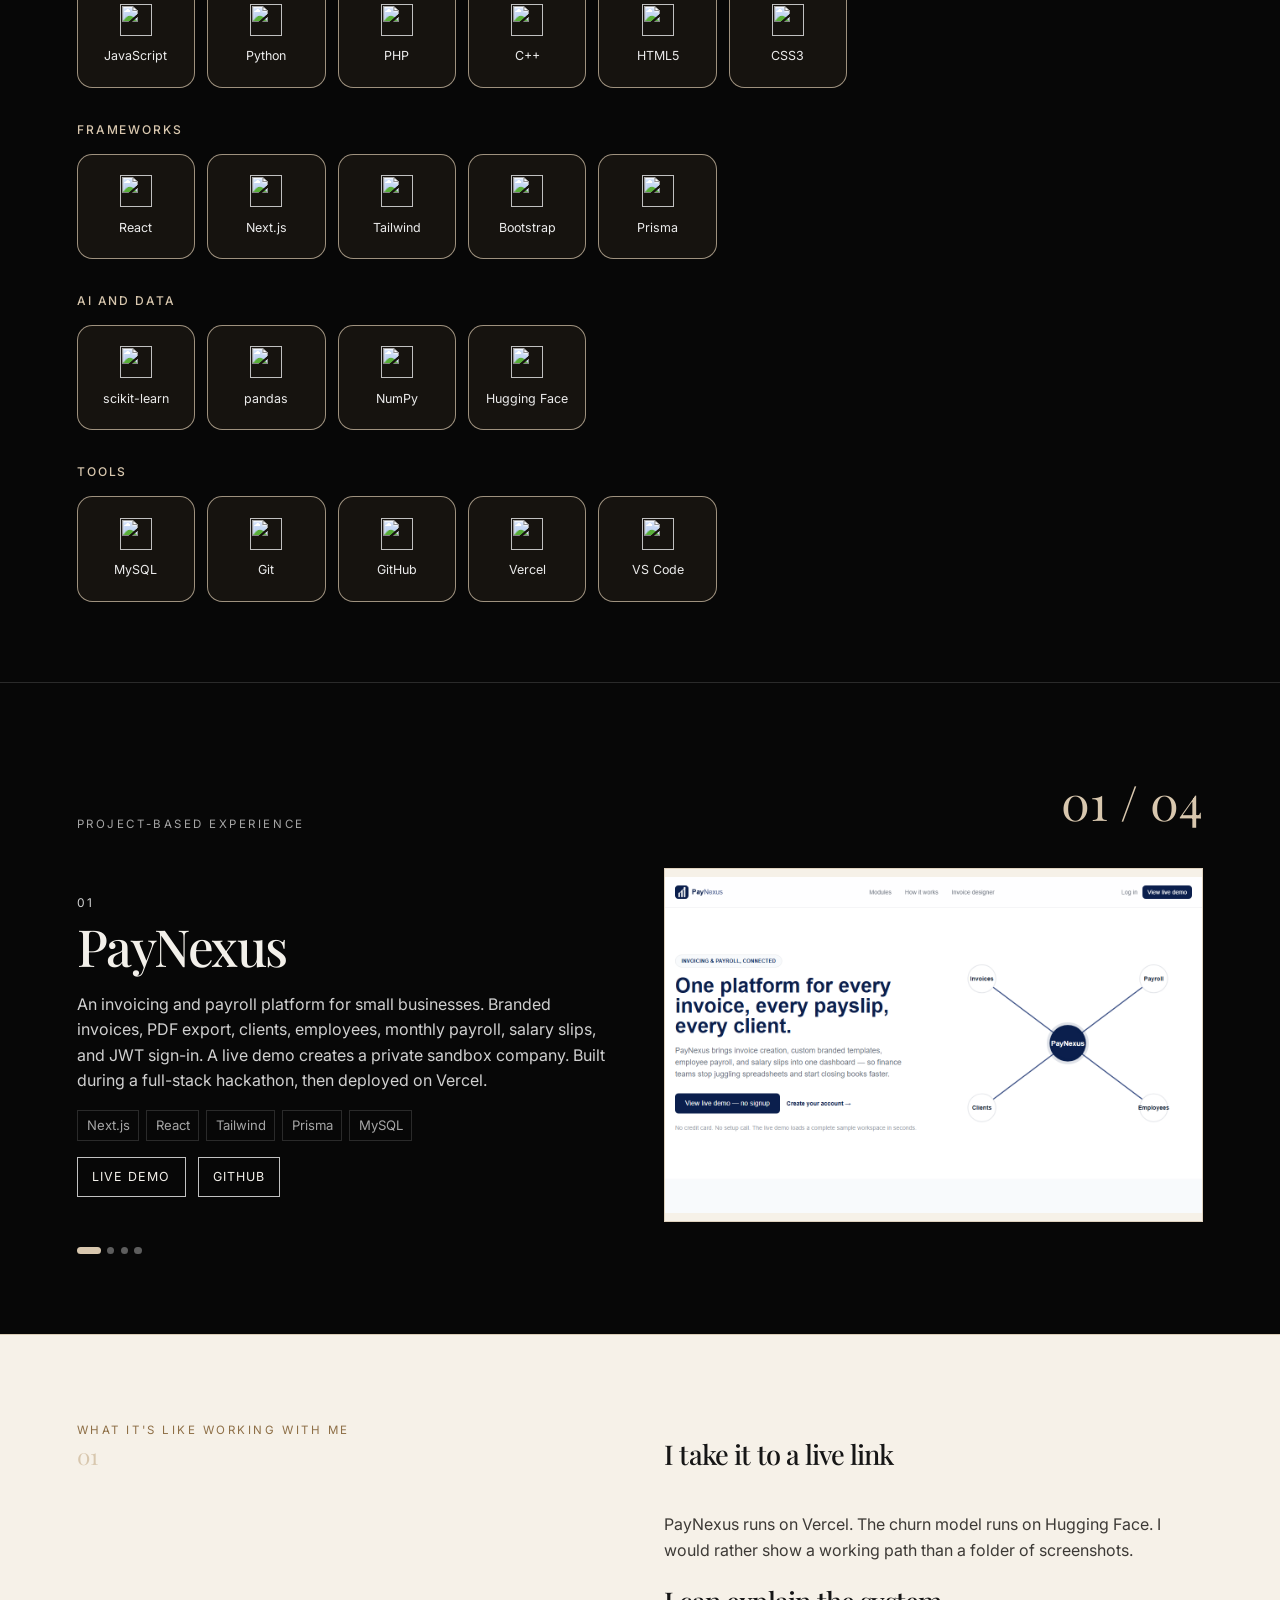
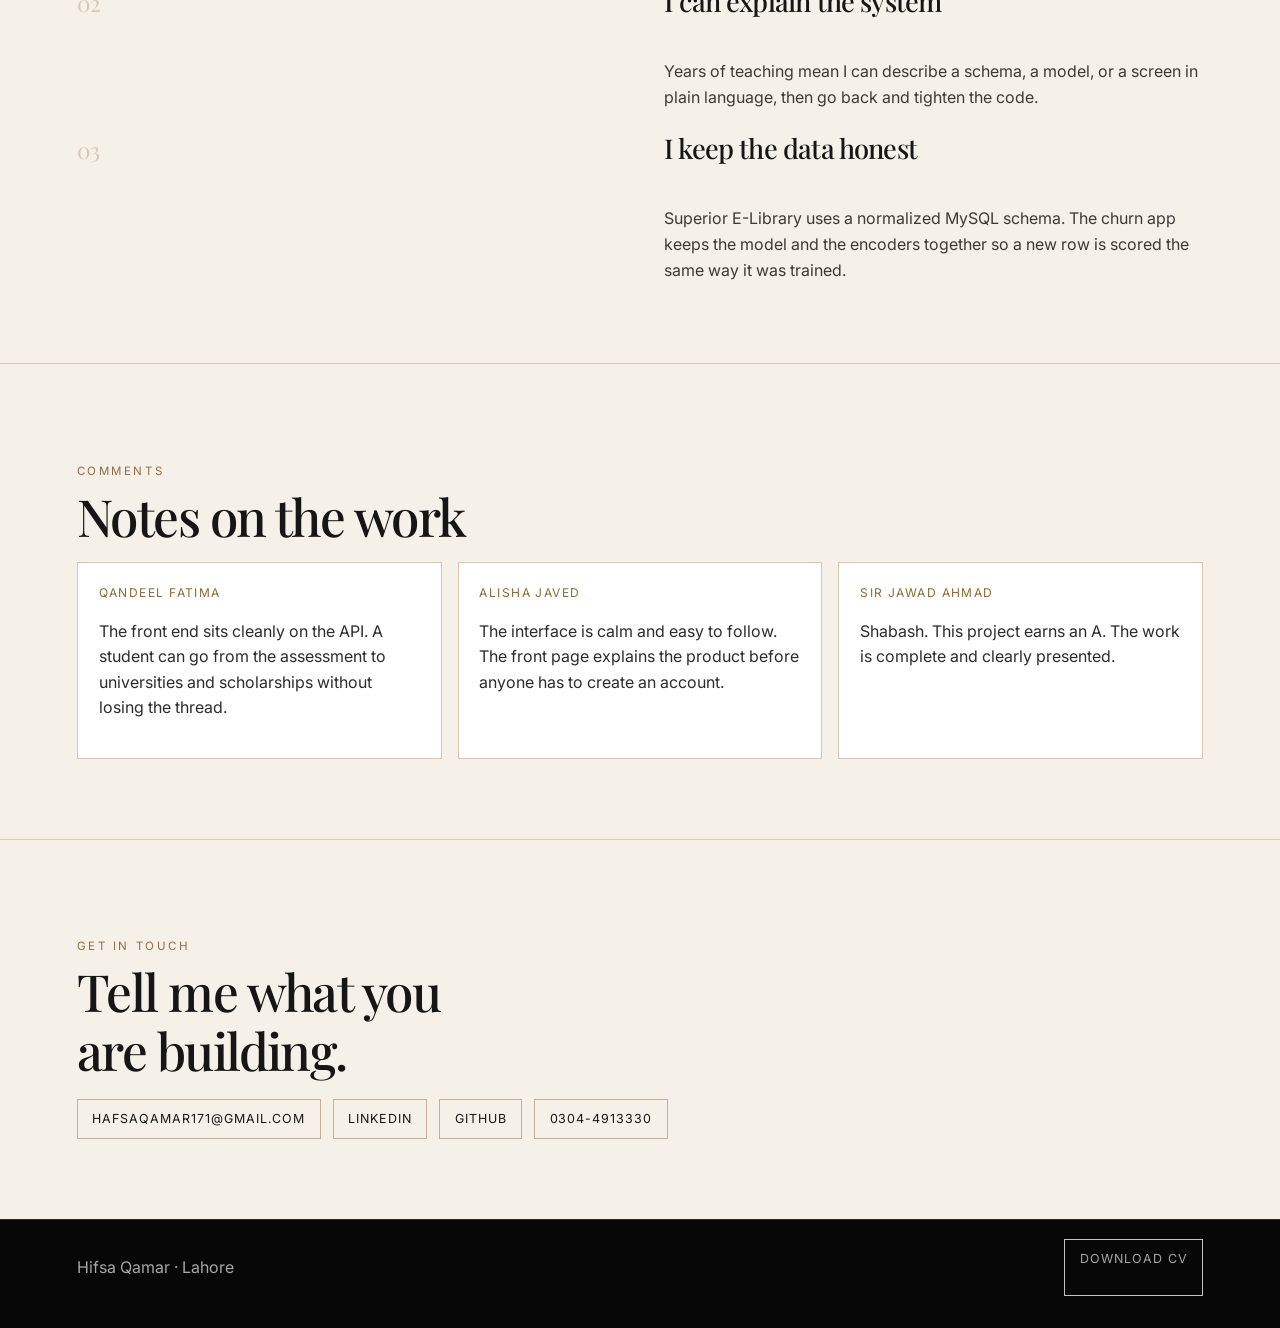
==== commit 3811ed25: "Auto-play the projects and lighten the page with cream and gold. Co-authored-by: Cursor <cursoragent" ====
--- a/index.html
+++ b/index.html
@@ -41,7 +41,7 @@
       <div class="about-grid">
         <h2>I study computer science and ship things people can open.</h2>
         <div>
-          <p>I am a BS Computer Science student at Superior University, Lahore, with a CGPA of 3.69. NextStep AI is a career-guidance product I built with Alisha Javed and Qandeel Fatima. PayNexus is a Next.js invoicing app, the churn predictor is a scikit-learn model on Hugging Face, and Superior E-Library is a PHP and MySQL system for the university.</p>
+          <p>I am a BS Computer Science student at Superior University, Lahore, with a CGPA of 3.69. PayNexus is a Next.js invoicing app. Superior E-Library is a PHP and MySQL system for the university. NextStep AI is a career-guidance product, and the churn predictor is a scikit-learn model on Hugging Face.</p>
           <p>Outside class I founded a small academy and have taught mathematics to more than 250 students. I like a clear screen, a consistent database, and a link that actually loads.</p>
           <dl class="stats">
             <div><dt>CGPA</dt><dd>3.69</dd></div>
@@ -106,6 +106,21 @@
         <article class="project">
           <div class="project-copy">
             <p class="project-no">01</p>
+            <h3>PayNexus</h3>
+            <p>An invoicing and payroll platform for small businesses. Branded invoices, PDF export, clients, employees, monthly payroll, salary slips, and JWT sign-in. A live demo creates a private sandbox company. Built during a full-stack hackathon, then deployed on Vercel.</p>
+            <ul class="tags"><li>Next.js</li><li>React</li><li>Tailwind</li><li>Prisma</li><li>MySQL</li></ul>
+            <div class="links">
+              <a href="https://paynexus-topaz.vercel.app" target="_blank" rel="noopener">Live demo</a>
+              <a href="https://github.com/HafsaQamar2/Paynexus" target="_blank" rel="noopener">GitHub</a>
+            </div>
+          </div>
+          <figure class="shot">
+            <img src="assets/paynexus.png" alt="PayNexus live app">
+          </figure>
+        </article>
+        <article class="project">
+          <div class="project-copy">
+            <p class="project-no">02</p>
             <h3>Superior E-Library</h3>
             <p>A PHP and MySQL library for Superior University. Admins manage the catalogue, authors, loans, and fines. Students search the collection, read PDFs in the browser, and track what they borrowed.</p>
             <ul class="tags"><li>PHP</li><li>MySQL</li><li>JavaScript</li><li>Bootstrap</li></ul>
@@ -113,13 +128,28 @@
               <a href="https://github.com/HafsaQamar2/Elibrary-Management-System" target="_blank" rel="noopener">GitHub</a>
             </div>
           </div>
-          <figure class="shot shot-plain">
-            <p>Superior University e-library</p>
-          </figure>
-        </article>
-        <article class="project">
-          <div class="project-copy">
-            <p class="project-no">02</p>
+          <figure class="shot">
+            <img src="assets/elibrary.png" alt="Superior E-Library login and admin dashboard">
+          </figure>
+        </article>
+        <article class="project">
+          <div class="project-copy">
+            <p class="project-no">03</p>
+            <h3>NextStep AI</h3>
+            <p>Career guidance for Pakistani students: assessment, career fields, universities, scholarships, and an AI counselor. I built the front end and the interface. The application code is in the team repository, and the pitch deck is on my GitHub.</p>
+            <ul class="tags"><li>UI/UX</li><li>Frontend</li><li>Team project</li></ul>
+            <div class="links">
+              <a href="https://github.com/qandeel47/NextStep_AI" target="_blank" rel="noopener">Project</a>
+              <a href="https://github.com/HafsaQamar2/NextStep-AI" target="_blank" rel="noopener">Deck</a>
+            </div>
+          </div>
+          <figure class="shot">
+            <img src="assets/nextstep.png" alt="NextStep AI front page">
+          </figure>
+        </article>
+        <article class="project">
+          <div class="project-copy">
+            <p class="project-no">04</p>
             <h3>Telco Customer Churn Predictor</h3>
             <p>A Gradio app that estimates whether a telecom customer is likely to leave. It loads a saved Random Forest and the label encoders from training, then returns a stay-or-leave result with a probability. Cross-validation reached 85%+ accuracy.</p>
             <ul class="tags"><li>Python</li><li>scikit-learn</li><li>Gradio</li><li>pandas</li></ul>
@@ -132,41 +162,9 @@
             <img src="assets/churn.png" alt="Churn predictor live app">
           </figure>
         </article>
-        <article class="project">
-          <div class="project-copy">
-            <p class="project-no">03</p>
-            <h3>NextStep AI</h3>
-            <p>Career guidance for Pakistani students: assessment, career fields, universities, scholarships, and an AI counselor. I built the front end and UI with Alisha Javed and Qandeel Fatima. The pitch deck is in the repository.</p>
-            <ul class="tags"><li>UI/UX</li><li>Frontend</li><li>Team project</li></ul>
-            <div class="links">
-              <a href="https://github.com/HafsaQamar2/NextStep-AI" target="_blank" rel="noopener">GitHub</a>
-            </div>
-          </div>
-          <figure class="shot">
-            <img src="assets/nextstep.png" alt="NextStep AI front page">
-          </figure>
-        </article>
-        <article class="project">
-          <div class="project-copy">
-            <p class="project-no">04</p>
-            <h3>PayNexus</h3>
-            <p>An invoicing and payroll platform for small businesses. Branded invoices, PDF export, clients, employees, monthly payroll, salary slips, and JWT sign-in. A live demo creates a private sandbox company. Built with a team of three during a full-stack hackathon, then deployed on Vercel.</p>
-            <ul class="tags"><li>Next.js</li><li>React</li><li>Tailwind</li><li>Prisma</li><li>MySQL</li></ul>
-            <div class="links">
-              <a href="https://paynexus-topaz.vercel.app" target="_blank" rel="noopener">Live demo</a>
-              <a href="https://github.com/HafsaQamar2/Paynexus" target="_blank" rel="noopener">GitHub</a>
-            </div>
-          </div>
-          <figure class="shot">
-            <img src="assets/paynexus.png" alt="PayNexus live app">
-          </figure>
-        </article>
-        </div>
-      </div>
-      <div class="pager">
-        <button type="button" data-prev>Previous</button>
-        <button type="button" data-next>Next</button>
-      </div>
+        </div>
+      </div>
+      <div class="dots" data-dots aria-hidden="true"></div>
     </section>
 
     <section class="with" id="with">
@@ -190,19 +188,18 @@
     <section class="notes" id="notes">
       <p class="kicker">Comments</p>
       <h2>Notes on the work</h2>
-      <p class="placeholder-label">Dummy comments for now. Send the real ones and I will replace these.</p>
       <div class="note-grid">
         <article>
-          <span class="logo">01</span>
-          <p>Dummy comment. This card is a placeholder for a note left on a project post.</p>
+          <p class="who">Qandeel Fatima</p>
+          <p>The front end sits cleanly on the API. A student can go from the assessment to universities and scholarships without losing the thread.</p>
         </article>
         <article>
-          <span class="logo">02</span>
-          <p>Dummy comment. This card is a placeholder for a second note.</p>
+          <p class="who">Alisha Javed</p>
+          <p>The interface is calm and easy to follow. The front page explains the product before anyone has to create an account.</p>
         </article>
         <article>
-          <span class="logo">03</span>
-          <p>Dummy comment. This card is a placeholder for a third note.</p>
+          <p class="who">Sir Jawad Ahmad</p>
+          <p>Shabash. This project earns an A. The work is complete and clearly presented.</p>
         </article>
       </div>
     </section>
--- a/styles.css
+++ b/styles.css
@@ -153,6 +153,11 @@
   padding: 5rem 6vw;
   border-top: 1px solid var(--line);
 }
+.about, .with, .notes, .contact {
+  background: #f6f1e8;
+  color: #1c1c1c;
+  border-top-color: rgba(141, 107, 50, 0.28);
+}
 .about-grid, .project, .with li {
   display: grid;
   grid-template-columns: 1fr 1fr;
@@ -165,11 +170,12 @@
   letter-spacing: -0.03em;
   line-height: 1.15;
 }
-.about h2, .notes h2, .contact h2 { margin: 0 0 1rem; font-size: clamp(2rem, 4vw, 3.3rem); }
-.about p { margin: 0 0 1rem; color: #d0d0d0; }
+.about h2, .notes h2, .contact h2 { margin: 0 0 1rem; font-size: clamp(2rem, 4vw, 3.3rem); color: #161616; }
+.about .kicker, .with .kicker, .notes .kicker, .contact .kicker { color: #8d6e45; }
+.about p { margin: 0 0 1rem; color: #3d3a36; }
 .stats { display: flex; gap: 2rem; margin: 1rem 0 0; }
-.stats dt { color: var(--muted); font-size: 0.72rem; letter-spacing: 0.14em; text-transform: uppercase; }
-.stats dd { margin: 0.2rem 0 0; font-family: var(--serif); font-size: 1.8rem; }
+.stats dt { color: #8a7358; font-size: 0.72rem; letter-spacing: 0.14em; text-transform: uppercase; }
+.stats dd { margin: 0.2rem 0 0; font-family: var(--serif); font-size: 1.8rem; color: #8d6b32; }
 
 .skill-block { margin-top: 2rem; }
 .skill-block h3 {
@@ -184,9 +190,9 @@
 .icon-card {
   width: 7.4rem;
   min-height: 6.6rem;
-  border: 1px solid rgba(255, 255, 255, 0.14);
+  border: 1px solid rgba(216, 199, 174, 0.7);
   border-radius: 0.95rem;
-  background: #101010;
+  background: #16130f;
   display: flex;
   flex-direction: column;
   align-items: center;
@@ -202,14 +208,14 @@
 .tags, .with ol, .note-grid { list-style: none; margin: 0; padding: 0; }
 
 .work-head, .role-like { display: flex; justify-content: space-between; align-items: end; gap: 1rem; }
-.counter { margin: 0; font-family: var(--serif); font-size: clamp(2rem, 4vw, 3rem); }
+.counter { margin: 0; font-family: var(--serif); font-size: clamp(2rem, 4vw, 3rem); color: var(--gold); }
 .stage { margin-top: 1.5rem; overflow: hidden; }
 .track {
   display: flex;
+  width: max-content;
   transition: transform 0.7s cubic-bezier(0.22, 1, 0.36, 1);
-  will-change: transform;
-}
-.project { flex: 0 0 100%; min-width: 0; }
+}
+.project { flex: 0 0 auto; }
 .project-no { margin: 0; color: var(--gold); letter-spacing: 0.16em; font-size: 0.75rem; }
 .project h3 { margin: 0.3rem 0 0.8rem; font-size: clamp(2.2rem, 4vw, 3.6rem); }
 .project p { color: #d0d0d0; }
@@ -217,12 +223,18 @@
 .tags li { border: 1px solid var(--line); padding: 0.25rem 0.55rem; color: var(--muted); font-size: 0.82rem; }
 .shot {
   margin: 0;
-  background: #111;
-  border: 1px solid var(--line);
+  background: #fff;
+  border: 1px solid rgba(216, 199, 174, 0.8);
   min-height: 16rem;
   overflow: hidden;
 }
-.shot img { width: 100%; height: 100%; object-fit: cover; min-height: 16rem; }
+.shot img {
+  width: 100%;
+  height: 22rem;
+  object-fit: contain;
+  object-position: center;
+  background: #f6f1e8;
+}
 .shot-plain {
   display: grid;
   place-items: center;
@@ -232,7 +244,14 @@
   text-align: center;
   padding: 2rem;
 }
-.pager { margin-top: 1.2rem; }
+.dots { display: flex; gap: 0.4rem; align-items: center; margin-top: 1.3rem; }
+.dot {
+  width: 0.45rem;
+  height: 0.45rem;
+  border-radius: 999px;
+  background: rgba(255, 255, 255, 0.35);
+}
+.dot.is-on { width: 1.5rem; background: var(--gold); }
 
 .with { counter-reset: step; }
 .with ol { display: grid; gap: 1.4rem; }
@@ -244,28 +263,28 @@
   color: var(--gold);
   font-size: 1.4rem;
 }
-.with h2 { margin: 0; font-size: 1.7rem; }
-.with p { margin: 0.35rem 0 0; color: var(--muted); grid-column: 2; }
+.with h2 { margin: 0; font-size: 1.7rem; color: #161616; }
+.with p { margin: 0.35rem 0 0; color: #3d3a36; grid-column: 2; }
 
 .note-grid { display: grid; grid-template-columns: repeat(3, 1fr); gap: 1rem; }
 .note-grid article {
-  border: 1px solid var(--line);
-  padding: 1.2rem;
+  background: #fff;
+  border: 1px solid #d8c7ae;
+  padding: 1.3rem;
   min-height: 10rem;
-}
-.logo {
-  display: grid;
-  place-items: center;
-  width: 2.4rem;
-  height: 2.4rem;
-  border: 1px solid var(--gold);
-  color: var(--gold);
-  margin-bottom: 1rem;
+  color: #2c2c2c;
+}
+.who {
+  margin: 0 0 0.7rem;
+  color: #8d6b32;
+  letter-spacing: 0.12em;
+  text-transform: uppercase;
   font-size: 0.75rem;
 }
-.placeholder-label { color: var(--gold); }
 
 .contact h2 { max-width: 14ch; }
+.contact-links a { color: #161616; border-color: #c4b096; }
+.contact-links a:hover { background: #161616; color: #f6f1e8; border-color: #161616; }
 .contact-links { margin-top: 1.2rem; }
 .foot {
   display: flex;
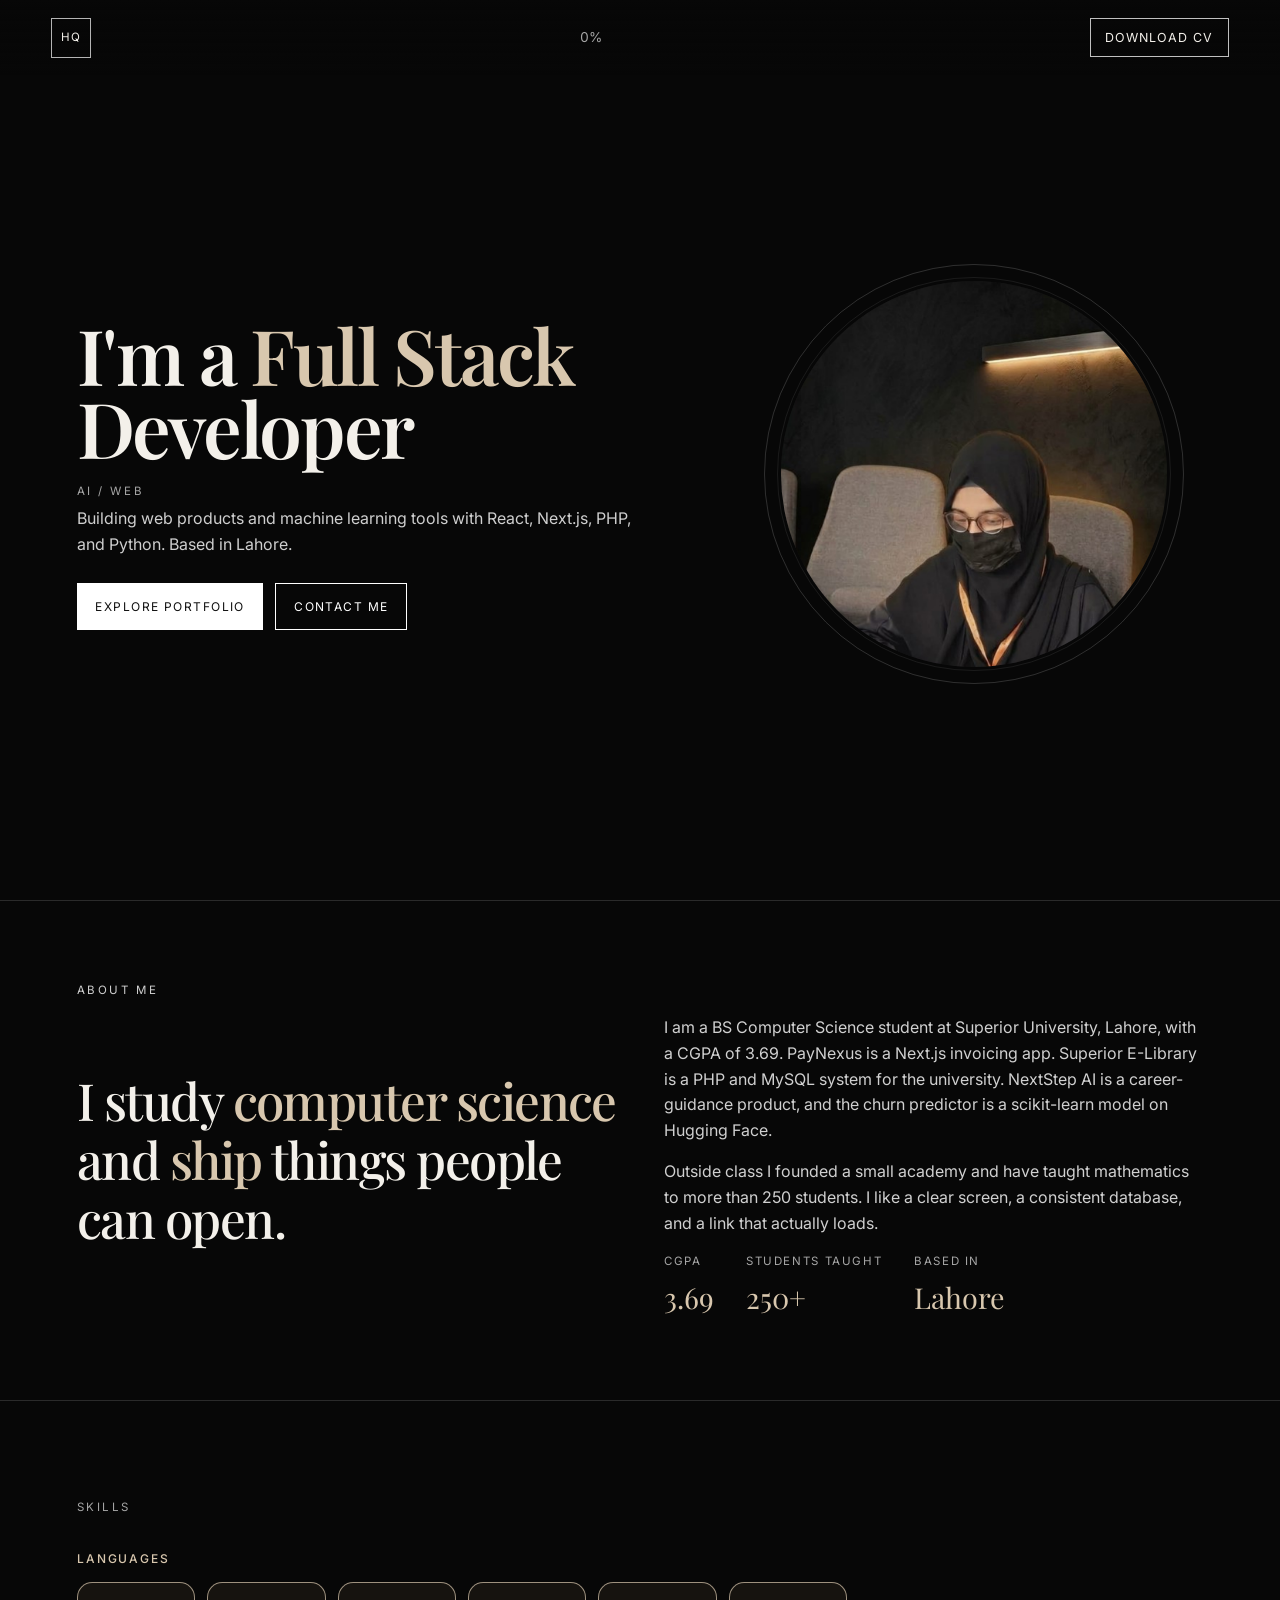
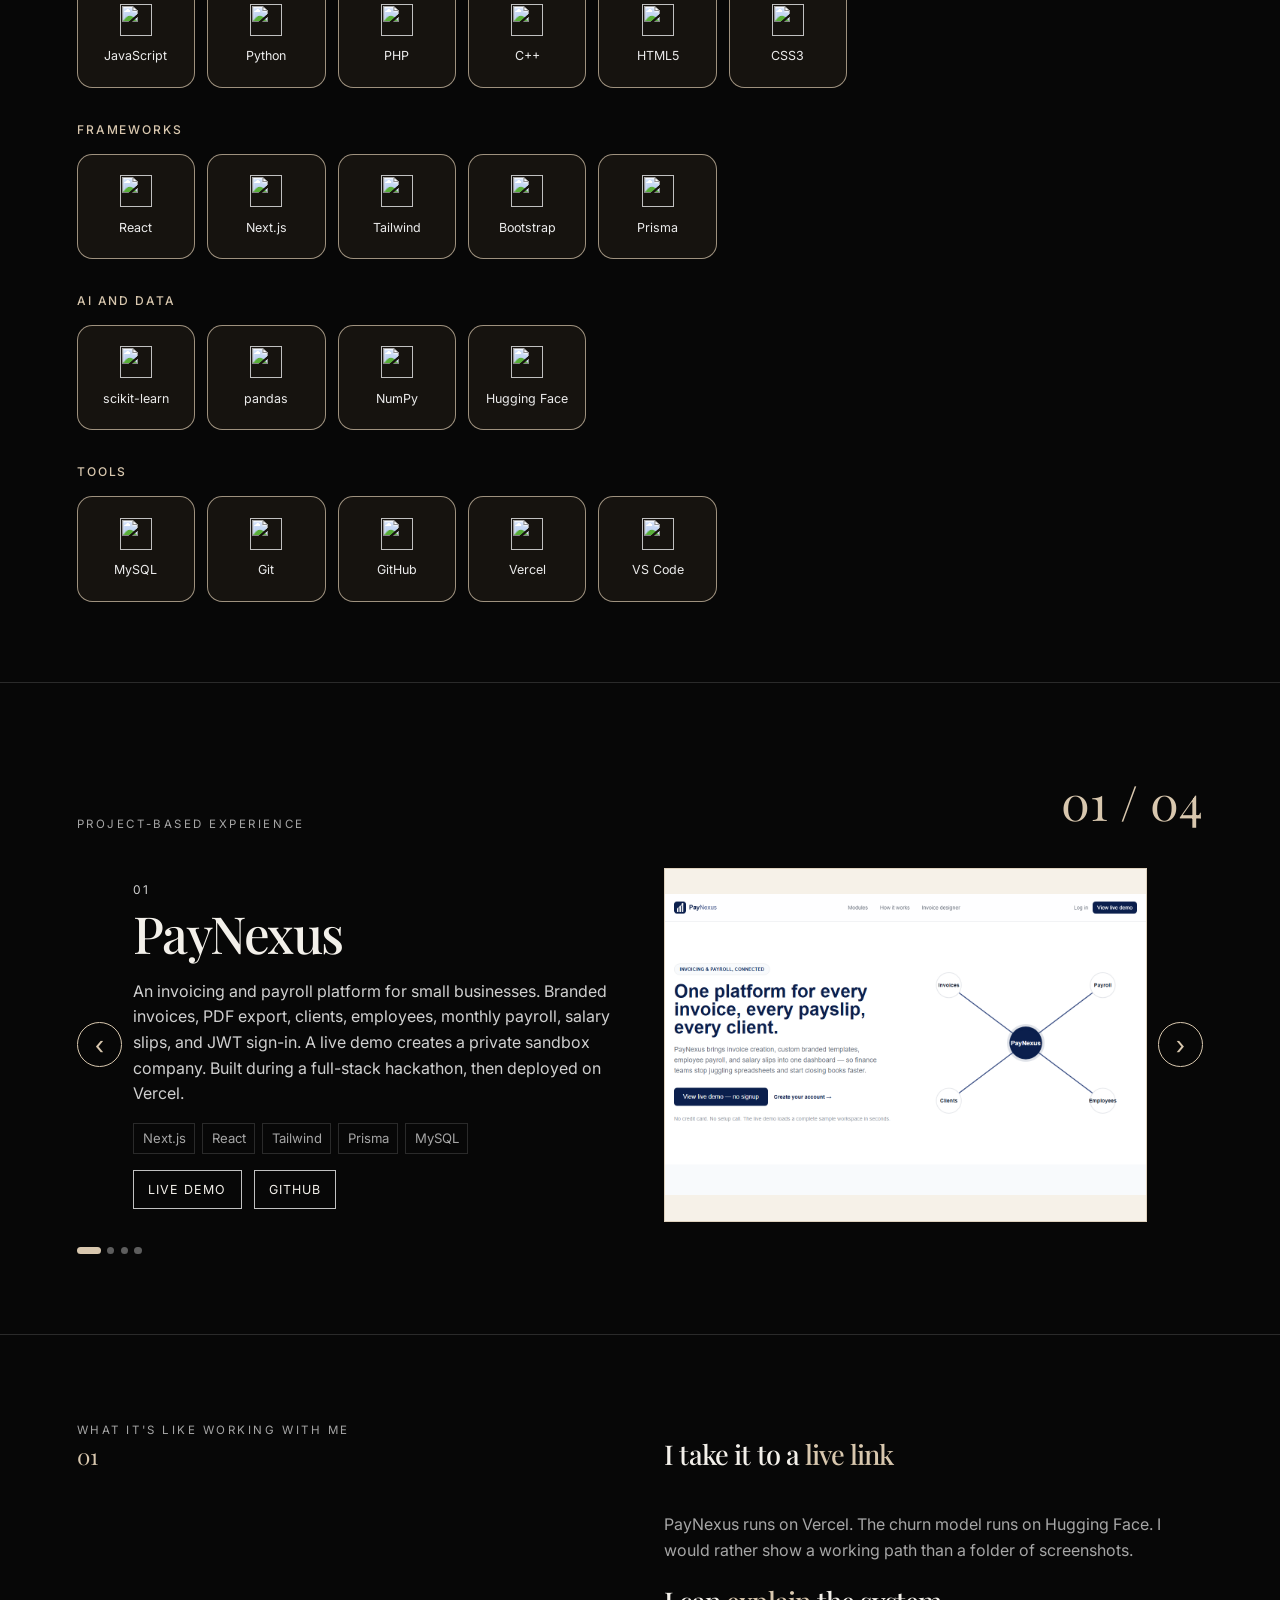
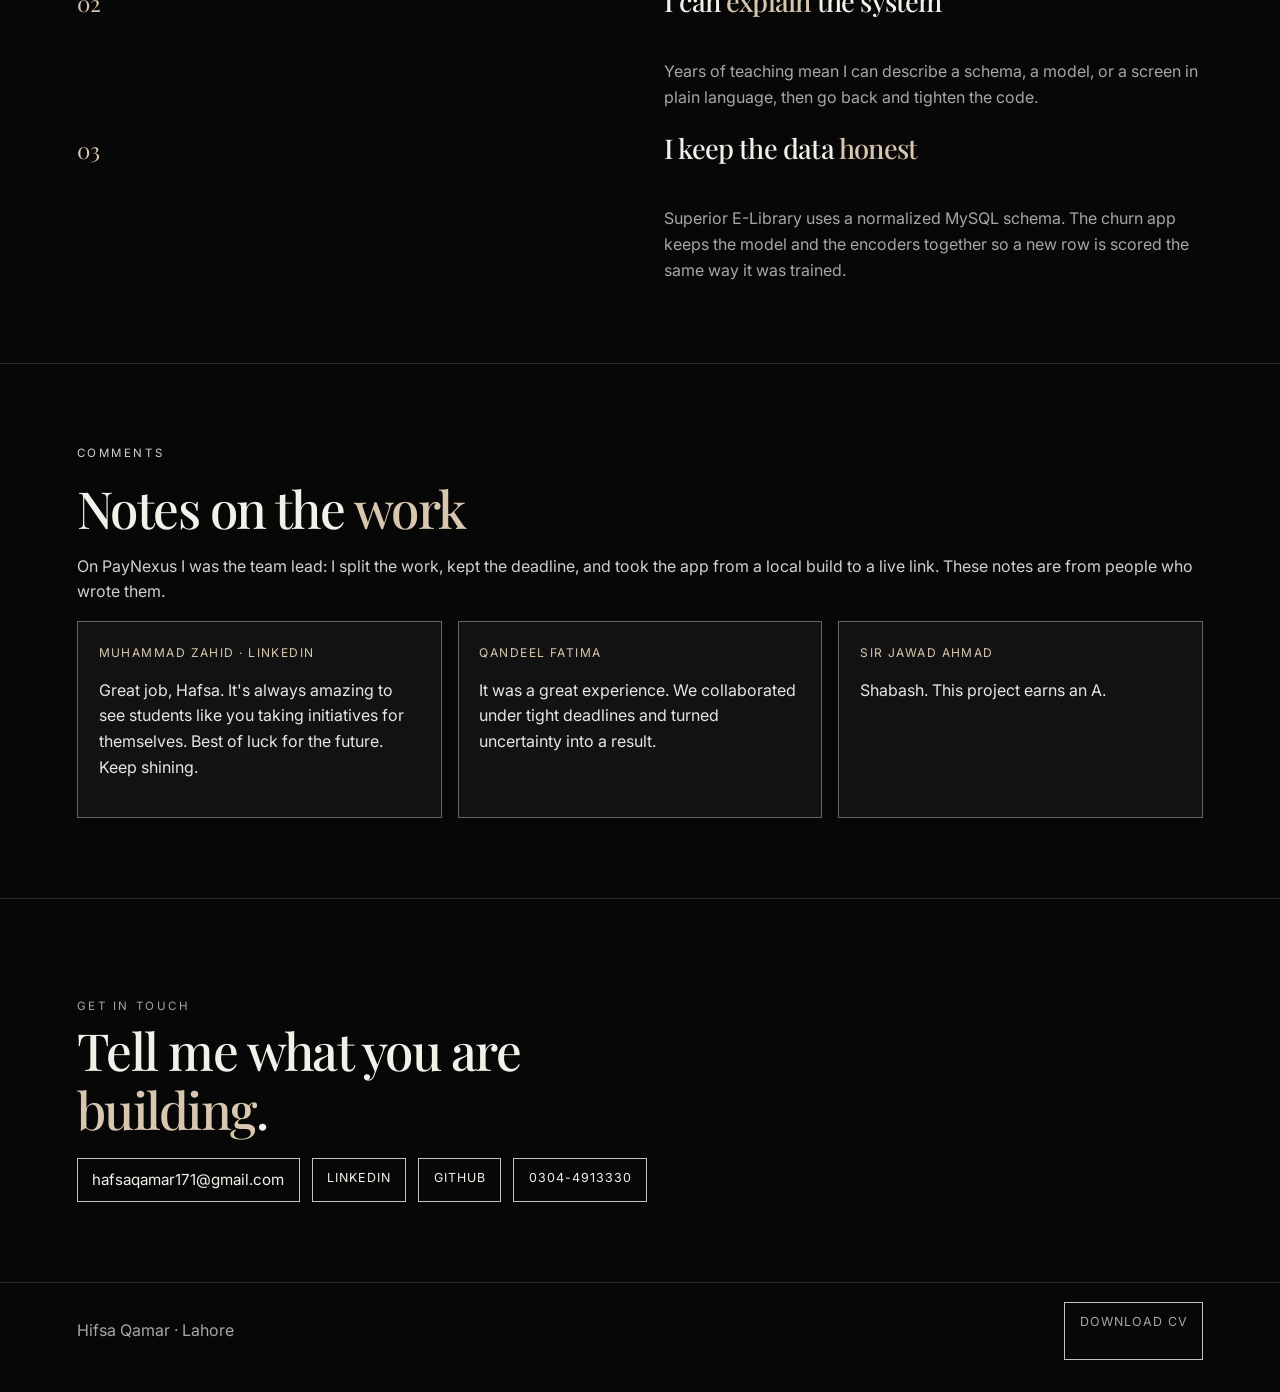
==== commit f7b8fdaa: "Keep the page black, gold the stressed words, and add carousel arrows. Co-authored-by: Cursor <curso" ====
--- a/index.html
+++ b/index.html
@@ -39,7 +39,7 @@
     <section class="about" id="about">
       <p class="kicker">About me</p>
       <div class="about-grid">
-        <h2>I study computer science and ship things people can open.</h2>
+        <h2>I study <em>computer science</em> and <em>ship</em> things people can open.</h2>
         <div>
           <p>I am a BS Computer Science student at Superior University, Lahore, with a CGPA of 3.69. PayNexus is a Next.js invoicing app. Superior E-Library is a PHP and MySQL system for the university. NextStep AI is a career-guidance product, and the churn predictor is a scikit-learn model on Hugging Face.</p>
           <p>Outside class I founded a small academy and have taught mathematics to more than 250 students. I like a clear screen, a consistent database, and a link that actually loads.</p>
@@ -101,6 +101,8 @@
         <p class="kicker">Project-based experience</p>
         <p class="counter"><span data-index>01</span> / <span data-total>04</span></p>
       </div>
+      <div class="carousel">
+      <button type="button" class="side" data-prev aria-label="Previous project">‹</button>
       <div class="stage" data-stage>
         <div class="track" data-track>
         <article class="project">
@@ -164,6 +166,8 @@
         </article>
         </div>
       </div>
+      <button type="button" class="side" data-next aria-label="Next project">›</button>
+      </div>
       <div class="dots" data-dots aria-hidden="true"></div>
     </section>
 
@@ -171,15 +175,15 @@
       <p class="kicker">What it's like working with me</p>
       <ol>
         <li>
-          <h2>I take it to a live link</h2>
+          <h2>I take it to a <em>live link</em></h2>
           <p>PayNexus runs on Vercel. The churn model runs on Hugging Face. I would rather show a working path than a folder of screenshots.</p>
         </li>
         <li>
-          <h2>I can explain the system</h2>
+          <h2>I can <em>explain</em> the system</h2>
           <p>Years of teaching mean I can describe a schema, a model, or a screen in plain language, then go back and tighten the code.</p>
         </li>
         <li>
-          <h2>I keep the data honest</h2>
+          <h2>I keep the data <em>honest</em></h2>
           <p>Superior E-Library uses a normalized MySQL schema. The churn app keeps the model and the encoders together so a new row is scored the same way it was trained.</p>
         </li>
       </ol>
@@ -187,28 +191,29 @@
 
     <section class="notes" id="notes">
       <p class="kicker">Comments</p>
-      <h2>Notes on the work</h2>
+      <h2>Notes on the <em>work</em></h2>
+      <p>On PayNexus I was the team lead: I split the work, kept the deadline, and took the app from a local build to a live link. These notes are from people who wrote them.</p>
       <div class="note-grid">
         <article>
+          <p class="who">Muhammad Zahid · LinkedIn</p>
+          <p>Great job, Hafsa. It's always amazing to see students like you taking initiatives for themselves. Best of luck for the future. Keep shining.</p>
+        </article>
+        <article>
           <p class="who">Qandeel Fatima</p>
-          <p>The front end sits cleanly on the API. A student can go from the assessment to universities and scholarships without losing the thread.</p>
-        </article>
-        <article>
-          <p class="who">Alisha Javed</p>
-          <p>The interface is calm and easy to follow. The front page explains the product before anyone has to create an account.</p>
+          <p>It was a great experience. We collaborated under tight deadlines and turned uncertainty into a result.</p>
         </article>
         <article>
           <p class="who">Sir Jawad Ahmad</p>
-          <p>Shabash. This project earns an A. The work is complete and clearly presented.</p>
+          <p>Shabash. This project earns an A.</p>
         </article>
       </div>
     </section>
 
     <section class="contact" id="contact">
       <p class="kicker">Get in touch</p>
-      <h2>Tell me what you are building.</h2>
+      <h2>Tell me what you are <em>building</em>.</h2>
       <div class="contact-links">
-        <a href="mailto:hafsaqamar171@gmail.com">hafsaqamar171@gmail.com</a>
+        <a class="mail" href="mailto:hafsaqamar171@gmail.com">hafsaqamar171@gmail.com</a>
         <a href="https://www.linkedin.com/in/hifsa-qamar2" target="_blank" rel="noopener">LinkedIn</a>
         <a href="https://github.com/HafsaQamar2" target="_blank" rel="noopener">GitHub</a>
         <a href="tel:+923044913330">0304-4913330</a>
--- a/styles.css
+++ b/styles.css
@@ -66,6 +66,11 @@
   letter-spacing: 0.08em;
   text-transform: uppercase;
 }
+.contact-links a.mail {
+  text-transform: none;
+  letter-spacing: 0;
+  font-size: 0.95rem;
+}
 .cv:hover, .btn:hover, .links a:hover, .pager button:hover, .contact-links a:hover {
   background: #fff;
   color: #111;
@@ -89,7 +94,7 @@
   line-height: 0.95;
   letter-spacing: -0.03em;
 }
-.hero h1 em {
+.hero h1 em, h2 em {
   font-style: normal;
   color: var(--gold);
 }
@@ -153,11 +158,6 @@
   padding: 5rem 6vw;
   border-top: 1px solid var(--line);
 }
-.about, .with, .notes, .contact {
-  background: #f6f1e8;
-  color: #1c1c1c;
-  border-top-color: rgba(141, 107, 50, 0.28);
-}
 .about-grid, .project, .with li {
   display: grid;
   grid-template-columns: 1fr 1fr;
@@ -170,12 +170,11 @@
   letter-spacing: -0.03em;
   line-height: 1.15;
 }
-.about h2, .notes h2, .contact h2 { margin: 0 0 1rem; font-size: clamp(2rem, 4vw, 3.3rem); color: #161616; }
-.about .kicker, .with .kicker, .notes .kicker, .contact .kicker { color: #8d6e45; }
-.about p { margin: 0 0 1rem; color: #3d3a36; }
+.about h2, .notes h2, .contact h2 { margin: 0 0 1rem; font-size: clamp(2rem, 4vw, 3.3rem); }
+.about p, .notes > p { margin: 0 0 1rem; color: #d0d0d0; }
 .stats { display: flex; gap: 2rem; margin: 1rem 0 0; }
-.stats dt { color: #8a7358; font-size: 0.72rem; letter-spacing: 0.14em; text-transform: uppercase; }
-.stats dd { margin: 0.2rem 0 0; font-family: var(--serif); font-size: 1.8rem; color: #8d6b32; }
+.stats dt { color: var(--muted); font-size: 0.72rem; letter-spacing: 0.14em; text-transform: uppercase; }
+.stats dd { margin: 0.2rem 0 0; font-family: var(--serif); font-size: 1.8rem; color: var(--gold); }
 
 .skill-block { margin-top: 2rem; }
 .skill-block h3 {
@@ -209,7 +208,26 @@
 
 .work-head, .role-like { display: flex; justify-content: space-between; align-items: end; gap: 1rem; }
 .counter { margin: 0; font-family: var(--serif); font-size: clamp(2rem, 4vw, 3rem); color: var(--gold); }
-.stage { margin-top: 1.5rem; overflow: hidden; }
+.carousel {
+  margin-top: 1.5rem;
+  display: grid;
+  grid-template-columns: auto 1fr auto;
+  align-items: center;
+  gap: 0.7rem;
+}
+.side {
+  width: 2.8rem;
+  height: 2.8rem;
+  border-radius: 50%;
+  border: 1px solid var(--gold);
+  background: transparent;
+  color: var(--gold);
+  font-size: 1.6rem;
+  line-height: 1;
+  cursor: pointer;
+}
+.side:hover { background: #fff; color: #111; }
+.stage { overflow: hidden; min-width: 0; }
 .track {
   display: flex;
   width: max-content;
@@ -263,28 +281,26 @@
   color: var(--gold);
   font-size: 1.4rem;
 }
-.with h2 { margin: 0; font-size: 1.7rem; color: #161616; }
-.with p { margin: 0.35rem 0 0; color: #3d3a36; grid-column: 2; }
+.with h2 { margin: 0; font-size: 1.7rem; }
+.with p { margin: 0.35rem 0 0; color: var(--muted); grid-column: 2; }
 
 .note-grid { display: grid; grid-template-columns: repeat(3, 1fr); gap: 1rem; }
 .note-grid article {
-  background: #fff;
-  border: 1px solid #d8c7ae;
+  background: #121212;
+  border: 1px solid rgba(216, 199, 174, 0.45);
   padding: 1.3rem;
   min-height: 10rem;
-  color: #2c2c2c;
+  color: #e6e6e6;
 }
 .who {
   margin: 0 0 0.7rem;
-  color: #8d6b32;
+  color: var(--gold);
   letter-spacing: 0.12em;
   text-transform: uppercase;
   font-size: 0.75rem;
 }
 
-.contact h2 { max-width: 14ch; }
-.contact-links a { color: #161616; border-color: #c4b096; }
-.contact-links a:hover { background: #161616; color: #f6f1e8; border-color: #161616; }
+.contact h2 { max-width: 16ch; }
 .contact-links { margin-top: 1.2rem; }
 .foot {
   display: flex;
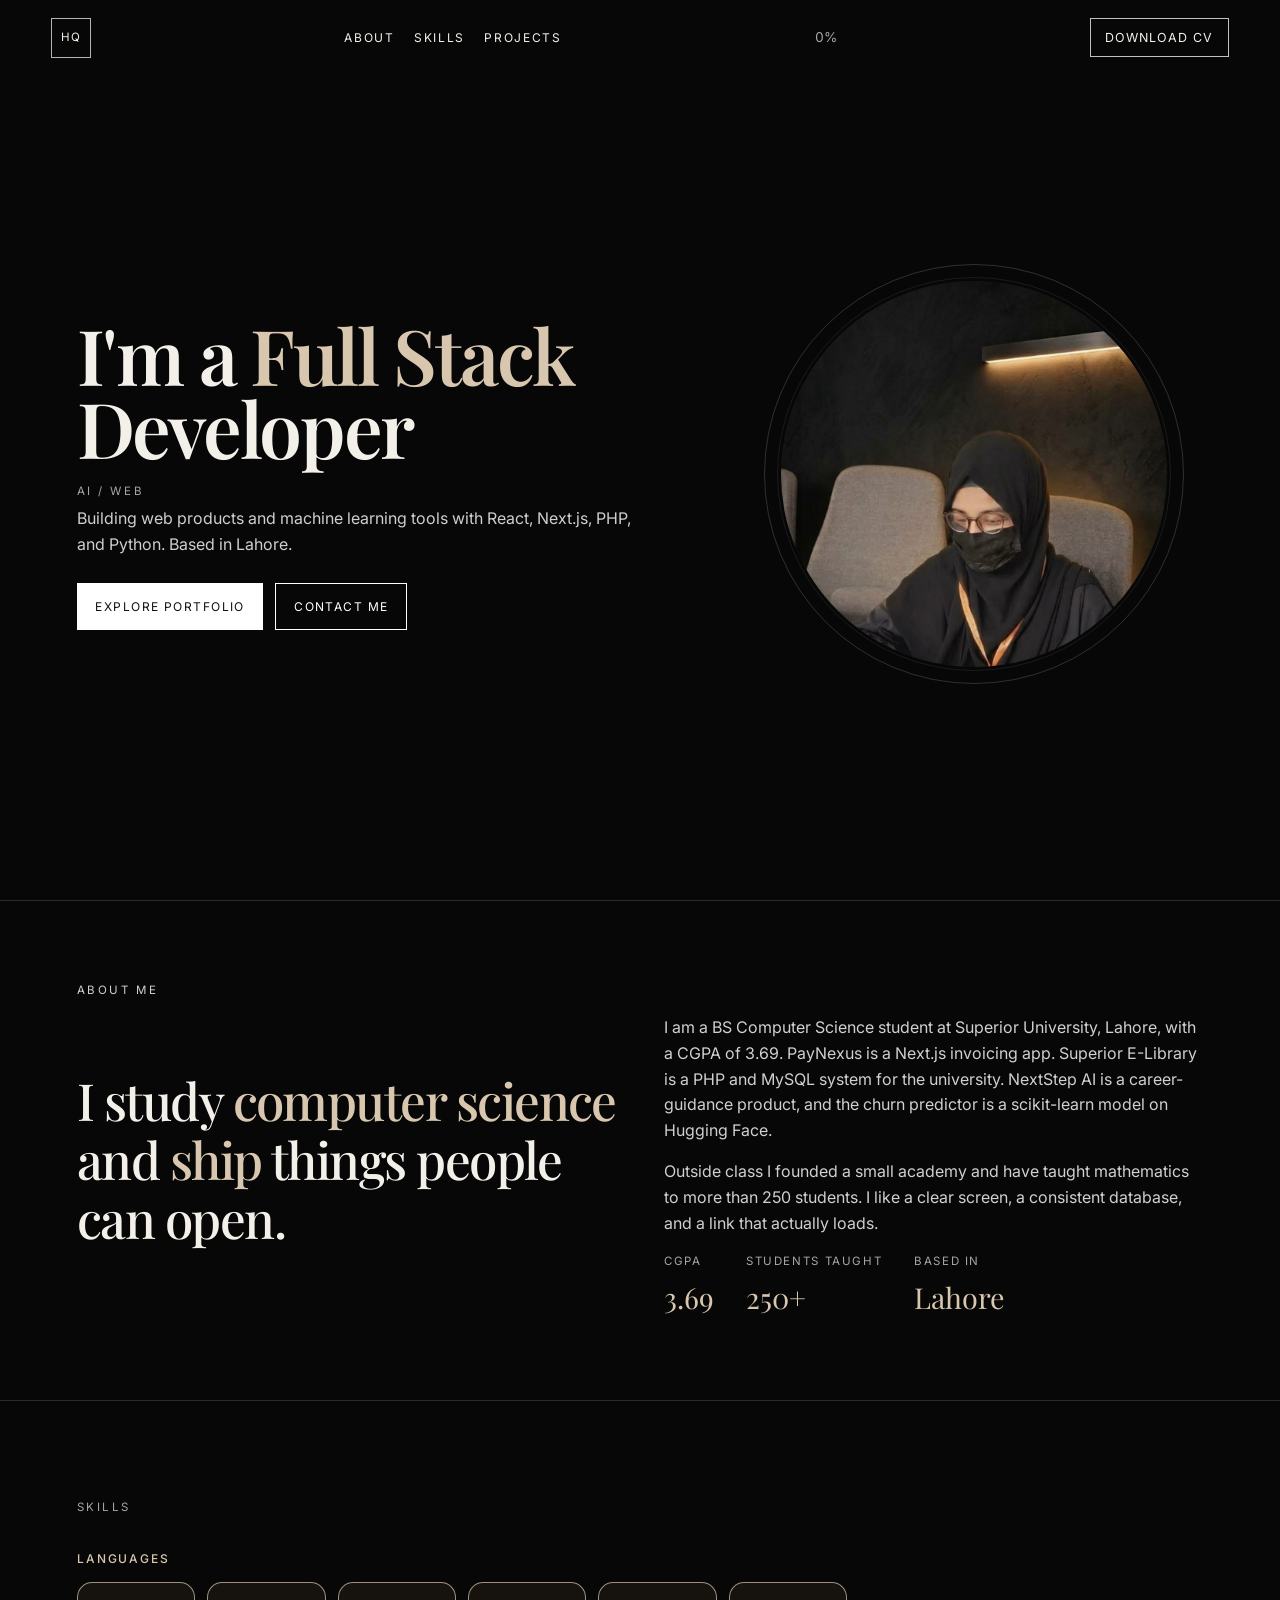
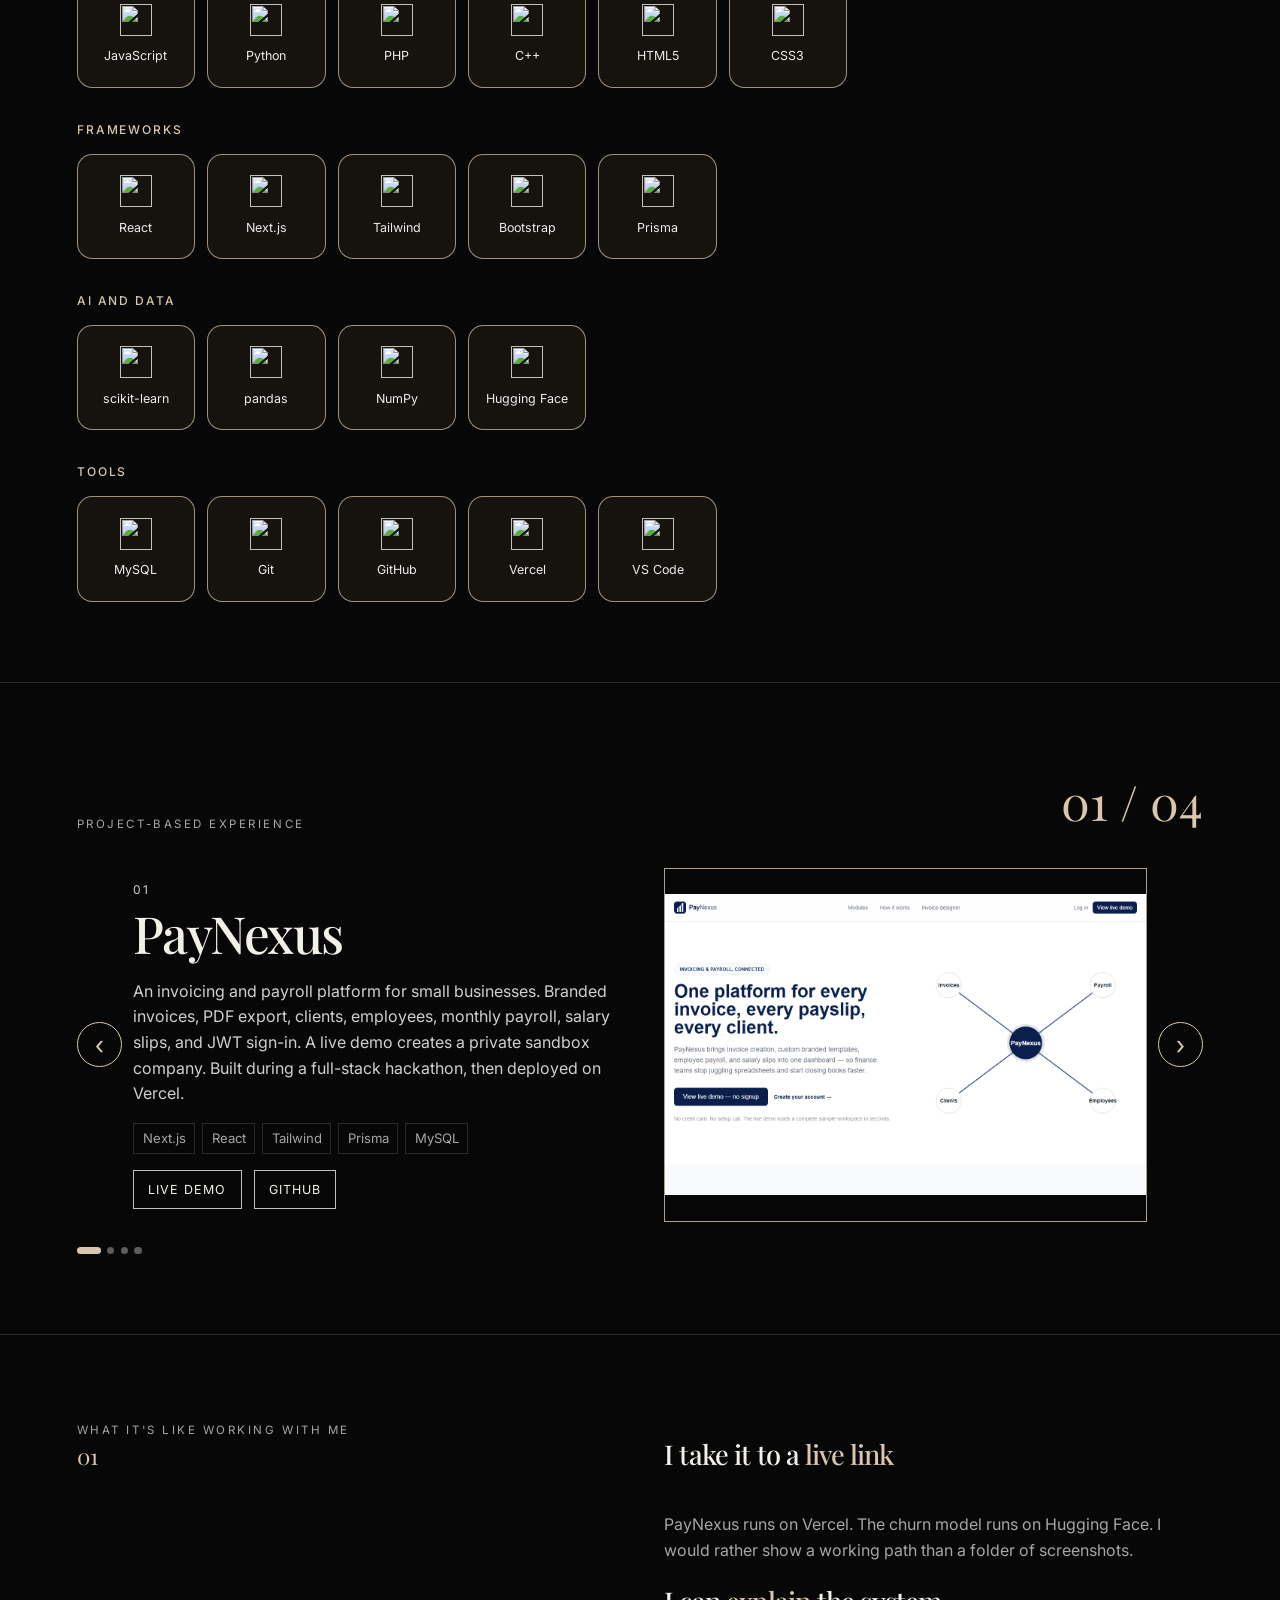
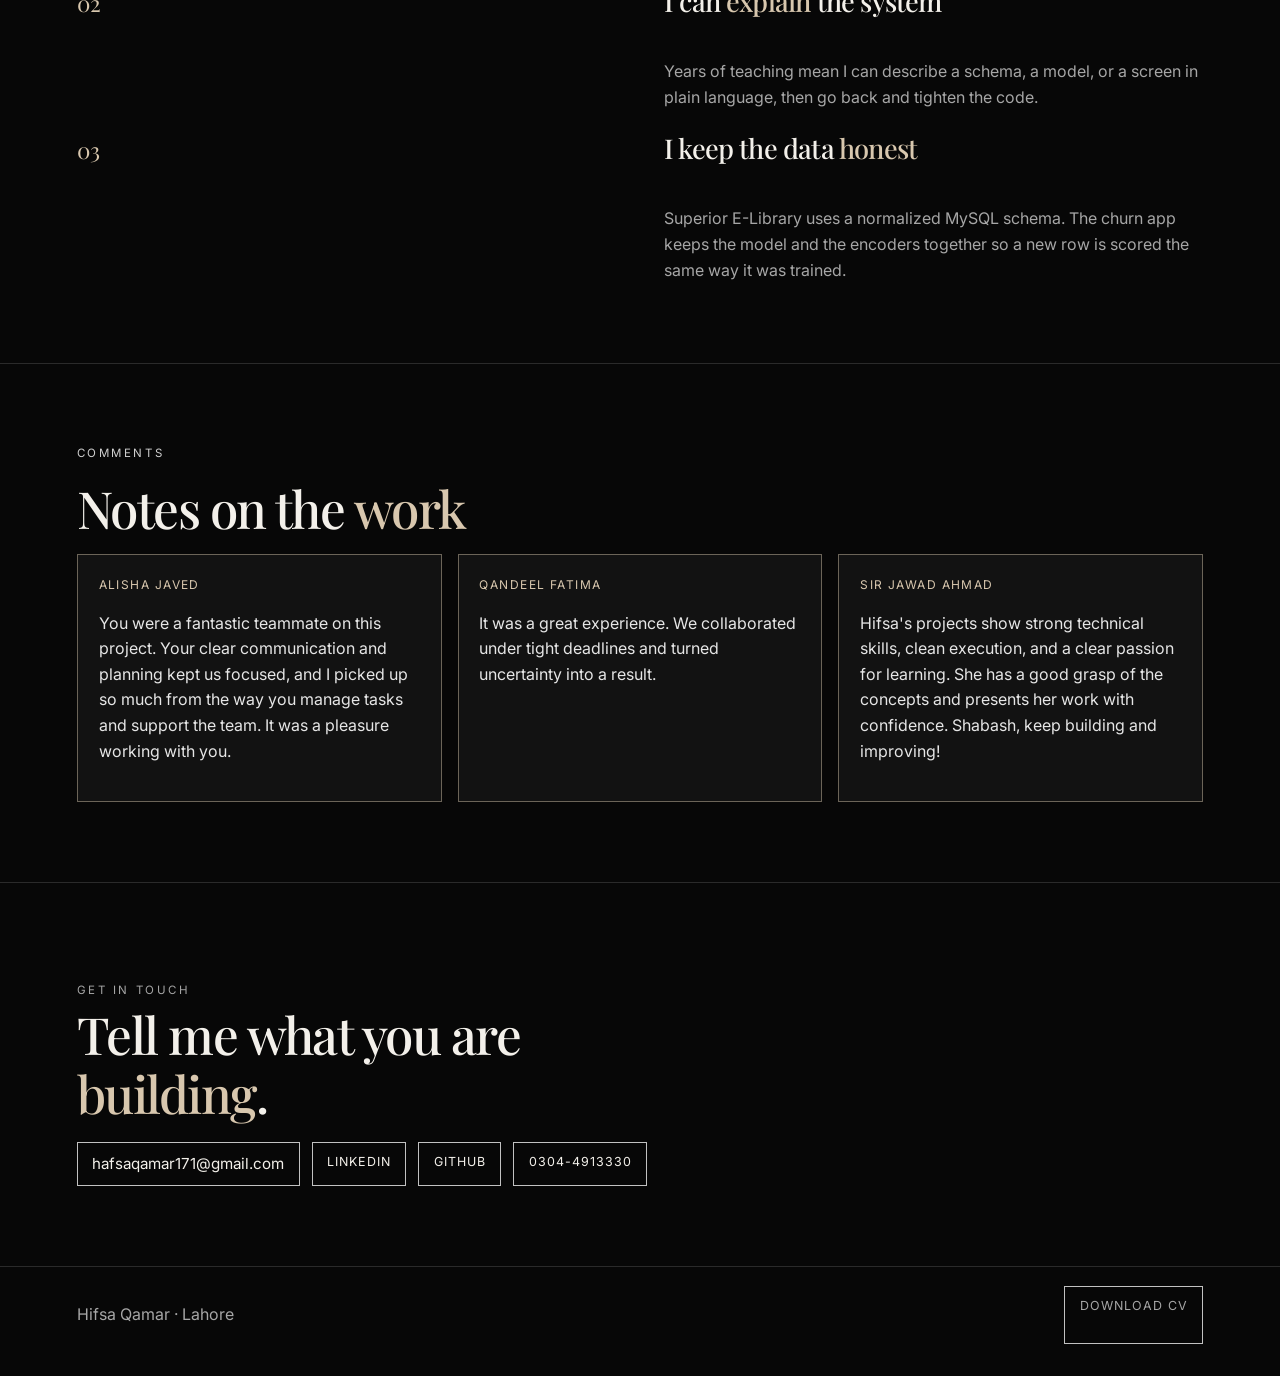
==== commit 2ad2160f: "Add section links and the notes from Alisha, Qandeel, and Sir Jawad. Co-authored-by: Cursor <cursora" ====
--- a/index.html
+++ b/index.html
@@ -15,8 +15,13 @@
   <a class="skip" href="#content">Skip to content</a>
   <header class="nav">
     <a class="mark" href="#top" aria-label="Back to top">HQ</a>
+    <nav class="nav-links" aria-label="Portfolio sections">
+      <a href="#about">About</a>
+      <a href="#skills">Skills</a>
+      <a href="#work">Projects</a>
+    </nav>
     <span class="progress" data-progress>0%</span>
-    <a class="cv" href="Hifsa_Qamar_CV.pdf" download>Download CV</a>
+    <a class="cv" href="Hifsa_Qamar_CV_formatted.pdf" download>Download CV</a>
   </header>
 
   <main id="content">
@@ -192,11 +197,10 @@
     <section class="notes" id="notes">
       <p class="kicker">Comments</p>
       <h2>Notes on the <em>work</em></h2>
-      <p>On PayNexus I was the team lead: I split the work, kept the deadline, and took the app from a local build to a live link. These notes are from people who wrote them.</p>
       <div class="note-grid">
         <article>
-          <p class="who">Muhammad Zahid · LinkedIn</p>
-          <p>Great job, Hafsa. It's always amazing to see students like you taking initiatives for themselves. Best of luck for the future. Keep shining.</p>
+          <p class="who">Alisha Javed</p>
+          <p>You were a fantastic teammate on this project. Your clear communication and planning kept us focused, and I picked up so much from the way you manage tasks and support the team. It was a pleasure working with you.</p>
         </article>
         <article>
           <p class="who">Qandeel Fatima</p>
@@ -204,7 +208,7 @@
         </article>
         <article>
           <p class="who">Sir Jawad Ahmad</p>
-          <p>Shabash. This project earns an A.</p>
+          <p>Hifsa's projects show strong technical skills, clean execution, and a clear passion for learning. She has a good grasp of the concepts and presents her work with confidence. Shabash, keep building and improving!</p>
         </article>
       </div>
     </section>
@@ -223,7 +227,7 @@
 
   <footer class="foot">
     <p>Hifsa Qamar · Lahore</p>
-    <a href="Hifsa_Qamar_CV.pdf" download>Download CV</a>
+    <a href="Hifsa_Qamar_CV_formatted.pdf" download>Download CV</a>
   </footer>
   <script src="script.js"></script>
 </body>
--- a/styles.css
+++ b/styles.css
@@ -41,8 +41,17 @@
   align-items: center;
   justify-content: space-between;
   padding: 1.1rem 4vw;
-  background: linear-gradient(#070707, rgba(7, 7, 7, 0));
-}
+  background: #070707;
+}
+.nav-links { display: flex; gap: 1.2rem; }
+.nav-links a {
+  text-decoration: none;
+  color: #f3f0ea;
+  font-size: 0.75rem;
+  letter-spacing: 0.14em;
+  text-transform: uppercase;
+}
+.nav-links a:hover { color: var(--gold); }
 .mark {
   width: 2.5rem;
   height: 2.5rem;
@@ -241,7 +250,7 @@
 .tags li { border: 1px solid var(--line); padding: 0.25rem 0.55rem; color: var(--muted); font-size: 0.82rem; }
 .shot {
   margin: 0;
-  background: #fff;
+  background: #070707;
   border: 1px solid rgba(216, 199, 174, 0.8);
   min-height: 16rem;
   overflow: hidden;
@@ -251,7 +260,7 @@
   height: 22rem;
   object-fit: contain;
   object-position: center;
-  background: #f6f1e8;
+  background: #070707;
 }
 .shot-plain {
   display: grid;
@@ -322,6 +331,8 @@
 @media (max-width: 640px) {
   .progress { display: none; }
   .nav { padding-inline: 0.85rem; }
+  .nav-links { gap: 0.65rem; }
+  .nav-links a { font-size: 0.65rem; letter-spacing: 0.06em; }
   .cv { padding: 0.45rem 0.6rem; letter-spacing: 0.04em; }
   .orb { width: min(260px, 70vw); }
   .actions { flex-direction: column; align-items: stretch; }
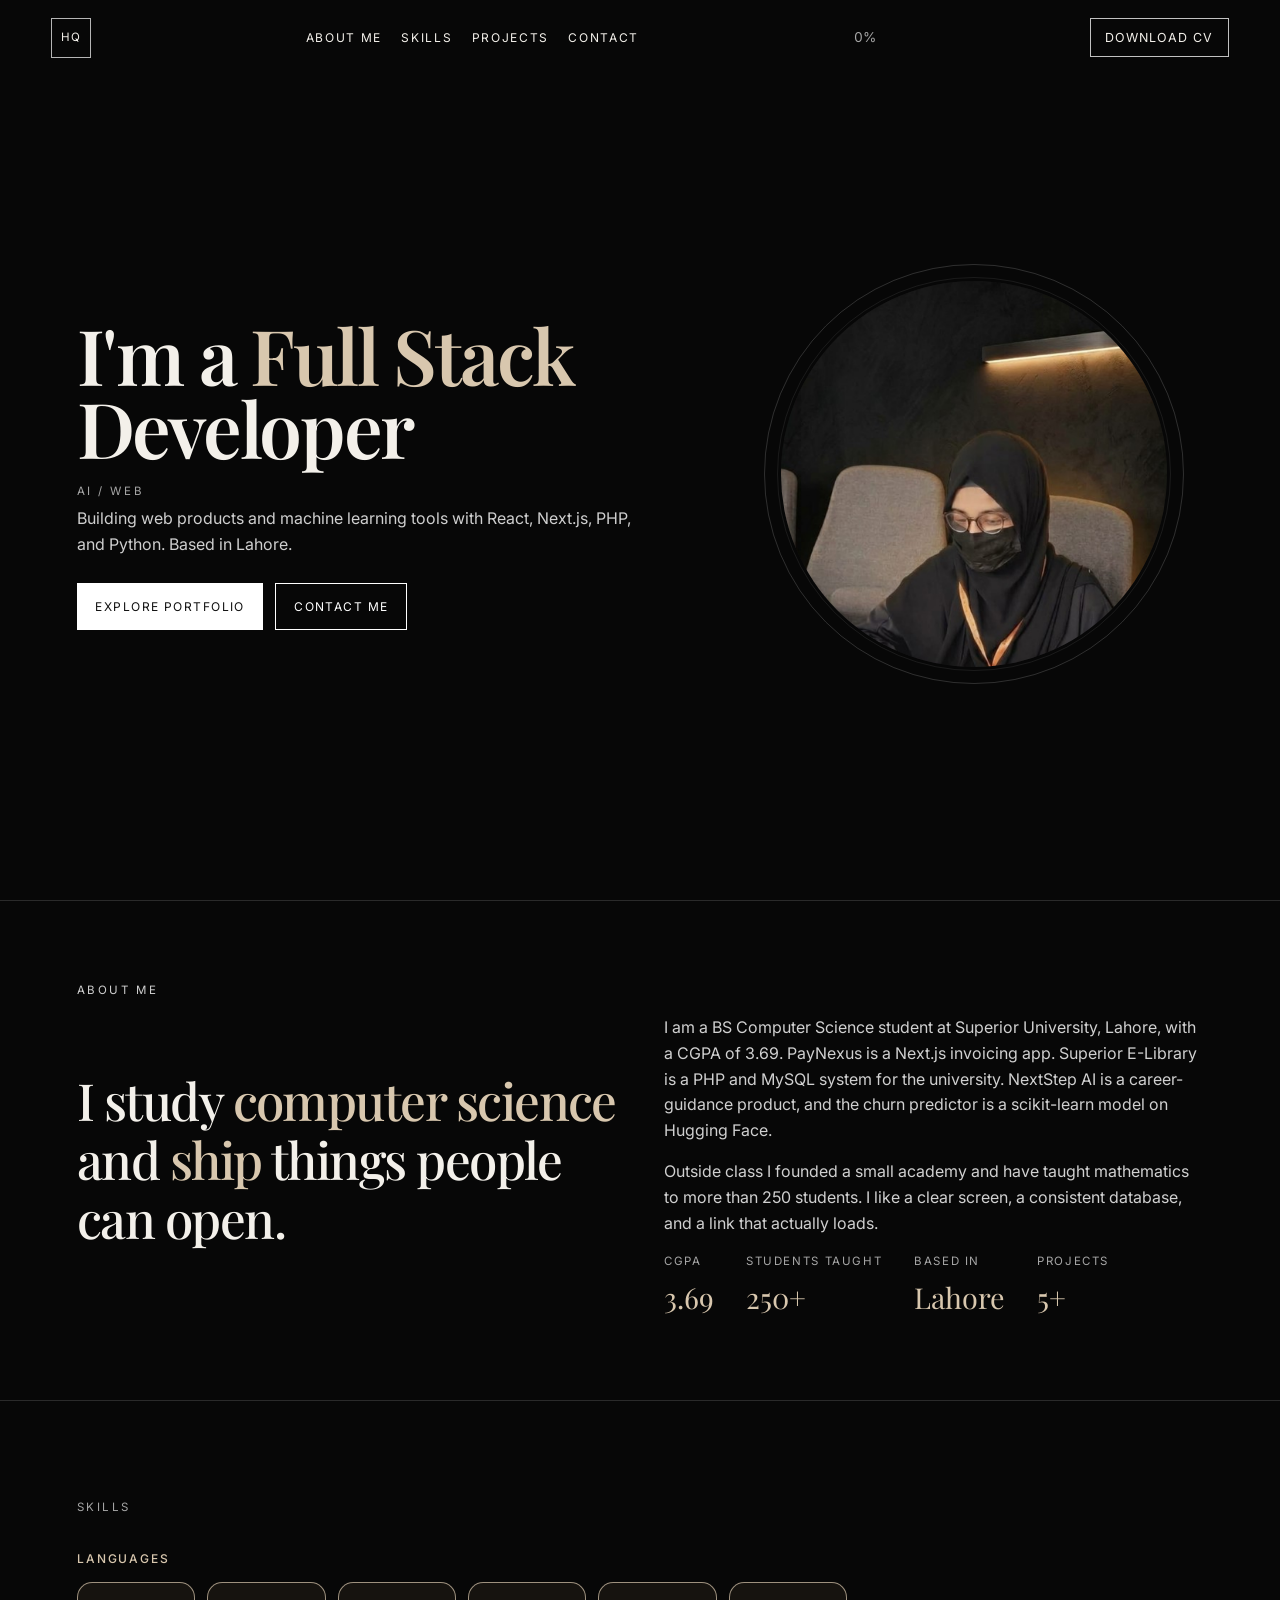
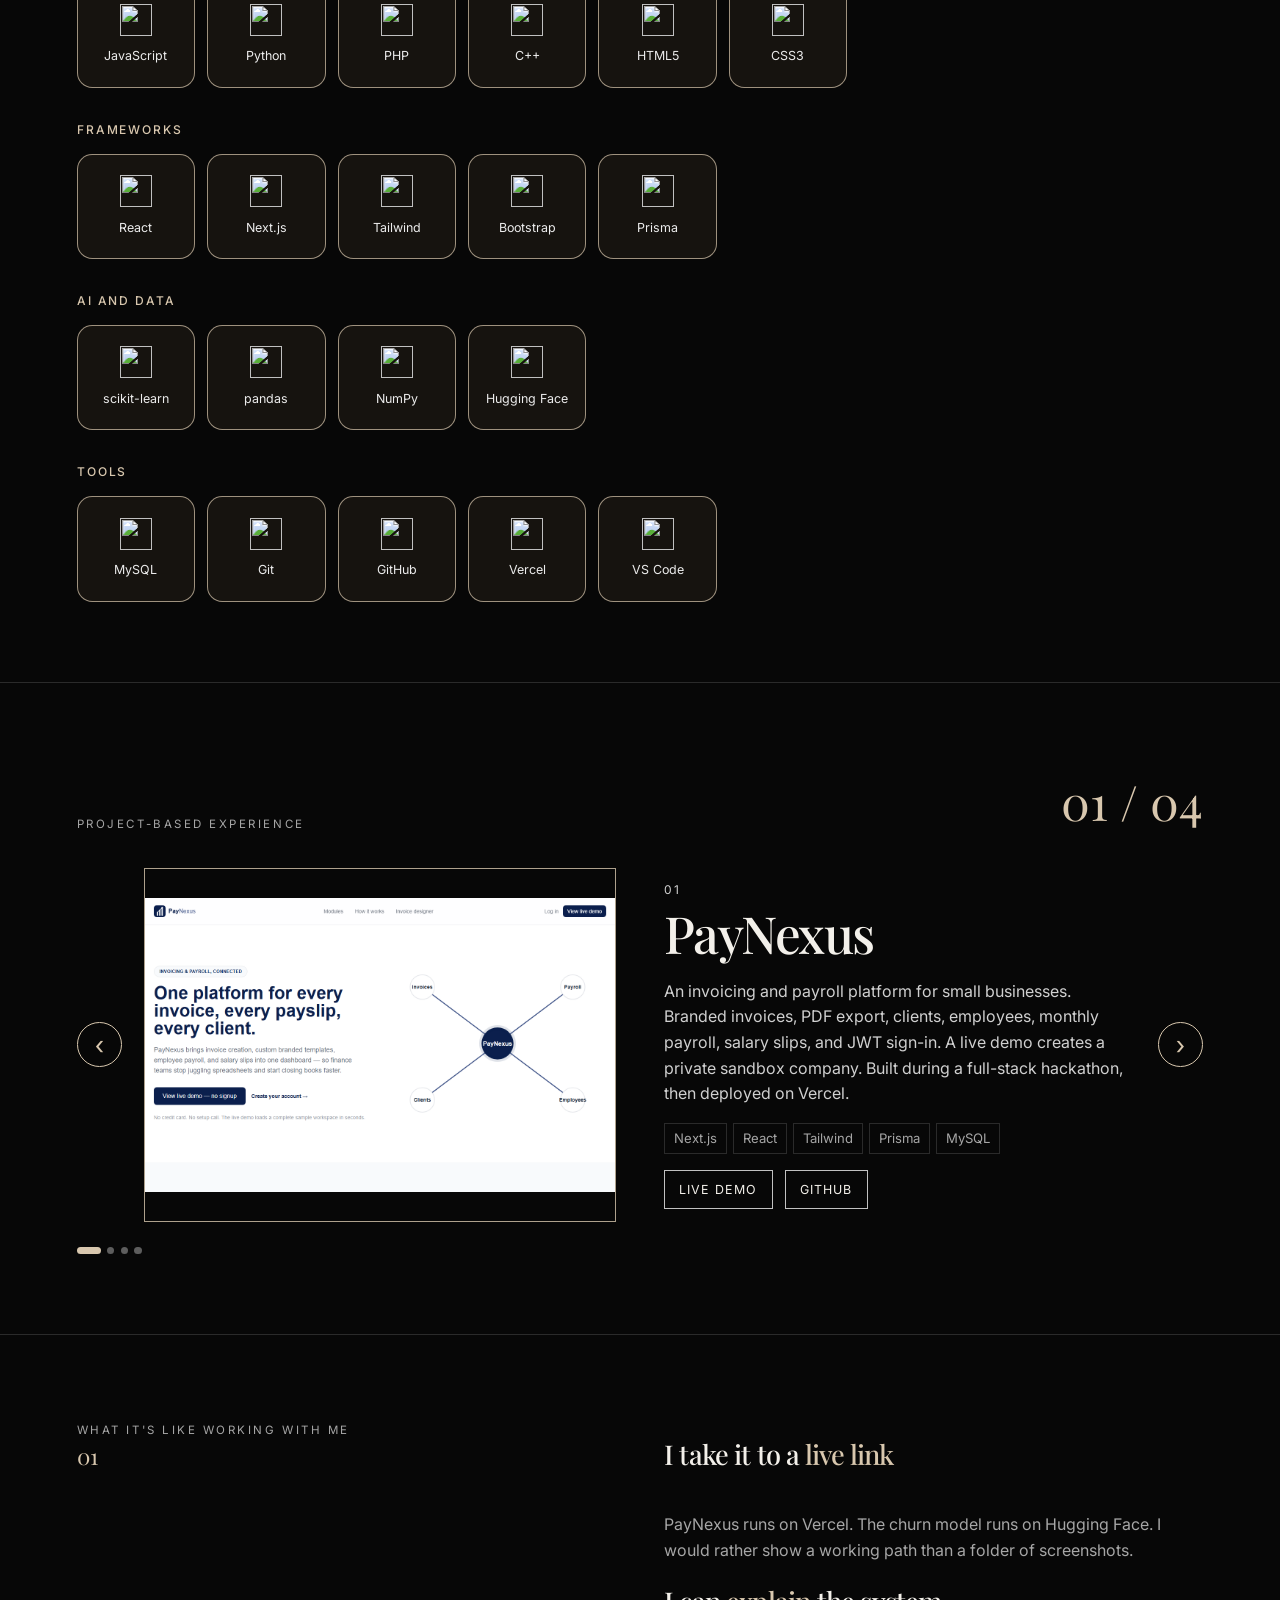
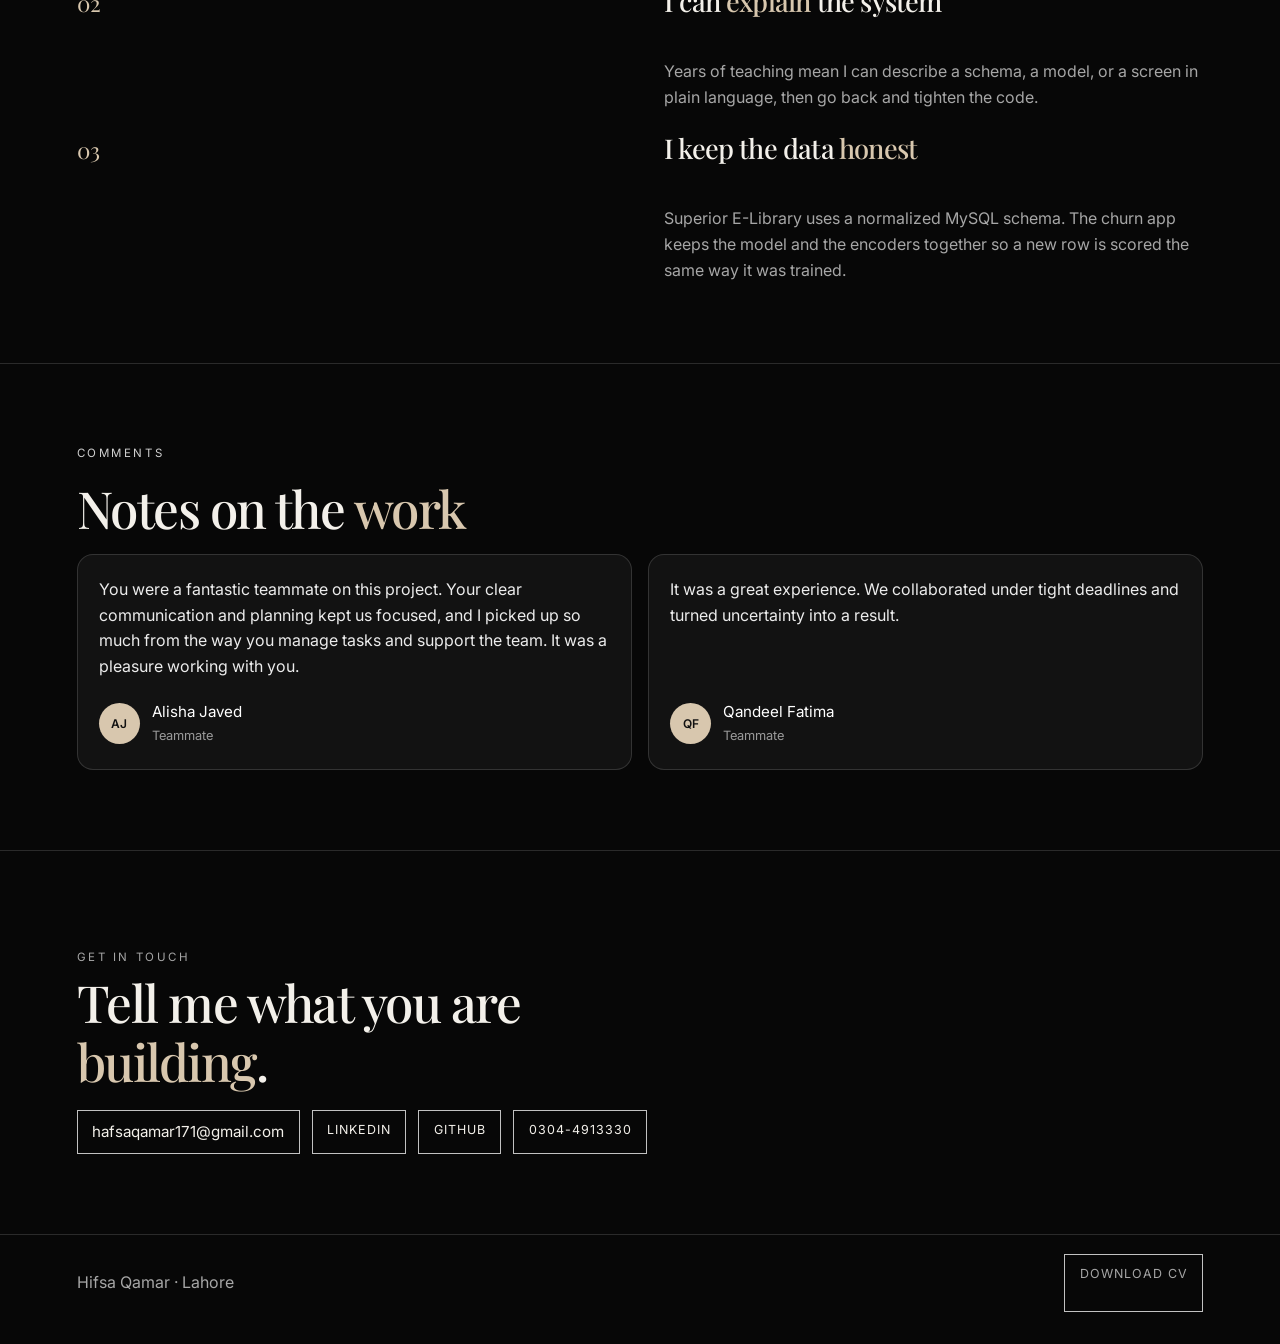
==== commit 3809c6ba: "Fix the CV download and rotate the comment cards. Co-authored-by: Cursor <cursoragent@cursor.com>" ====
--- a/index.html
+++ b/index.html
@@ -16,12 +16,13 @@
   <header class="nav">
     <a class="mark" href="#top" aria-label="Back to top">HQ</a>
     <nav class="nav-links" aria-label="Portfolio sections">
-      <a href="#about">About</a>
+      <a href="#about">About me</a>
       <a href="#skills">Skills</a>
       <a href="#work">Projects</a>
+      <a href="#contact">Contact</a>
     </nav>
     <span class="progress" data-progress>0%</span>
-    <a class="cv" href="Hifsa_Qamar_CV_formatted.pdf" download>Download CV</a>
+    <a class="cv" href="Hifsa_Qamar_CV.pdf" download>Download CV</a>
   </header>
 
   <main id="content">
@@ -52,6 +53,7 @@
             <div><dt>CGPA</dt><dd>3.69</dd></div>
             <div><dt>Students taught</dt><dd>250+</dd></div>
             <div><dt>Based in</dt><dd>Lahore</dd></div>
+            <div><dt>Projects</dt><dd>5+</dd></div>
           </dl>
         </div>
       </div>
@@ -197,18 +199,35 @@
     <section class="notes" id="notes">
       <p class="kicker">Comments</p>
       <h2>Notes on the <em>work</em></h2>
-      <div class="note-grid">
+      <div class="note-grid" data-notes>
         <article>
-          <p class="who">Alisha Javed</p>
-          <p>You were a fantastic teammate on this project. Your clear communication and planning kept us focused, and I picked up so much from the way you manage tasks and support the team. It was a pleasure working with you.</p>
+          <p class="quote">You were a fantastic teammate on this project. Your clear communication and planning kept us focused, and I picked up so much from the way you manage tasks and support the team. It was a pleasure working with you.</p>
+          <div class="who-row">
+            <span class="avatar">AJ</span>
+            <div>
+              <p class="who">Alisha Javed</p>
+              <p class="role">Teammate</p>
+            </div>
+          </div>
         </article>
         <article>
-          <p class="who">Qandeel Fatima</p>
-          <p>It was a great experience. We collaborated under tight deadlines and turned uncertainty into a result.</p>
+          <p class="quote">It was a great experience. We collaborated under tight deadlines and turned uncertainty into a result.</p>
+          <div class="who-row">
+            <span class="avatar">QF</span>
+            <div>
+              <p class="who">Qandeel Fatima</p>
+              <p class="role">Teammate</p>
+            </div>
+          </div>
         </article>
         <article>
-          <p class="who">Sir Jawad Ahmad</p>
-          <p>Hifsa's projects show strong technical skills, clean execution, and a clear passion for learning. She has a good grasp of the concepts and presents her work with confidence. Shabash, keep building and improving!</p>
+          <p class="quote">Hifsa's projects show strong technical skills, clean execution, and a clear passion for learning. She has a good grasp of the concepts and presents her work with confidence. Shabash, keep building and improving!</p>
+          <div class="who-row">
+            <span class="avatar">JA</span>
+            <div>
+              <p class="who">Sir Jawad Ahmad</p>
+            </div>
+          </div>
         </article>
       </div>
     </section>
@@ -227,7 +246,7 @@
 
   <footer class="foot">
     <p>Hifsa Qamar · Lahore</p>
-    <a href="Hifsa_Qamar_CV_formatted.pdf" download>Download CV</a>
+    <a href="Hifsa_Qamar_CV.pdf" download>Download CV</a>
   </footer>
   <script src="script.js"></script>
 </body>
--- a/styles.css
+++ b/styles.css
@@ -222,7 +222,7 @@
   display: grid;
   grid-template-columns: auto 1fr auto;
   align-items: center;
-  gap: 0.7rem;
+  gap: 1.4rem;
 }
 .side {
   width: 2.8rem;
@@ -243,6 +243,7 @@
   transition: transform 0.7s cubic-bezier(0.22, 1, 0.36, 1);
 }
 .project { flex: 0 0 auto; }
+.project .shot { order: -1; }
 .project-no { margin: 0; color: var(--gold); letter-spacing: 0.16em; font-size: 0.75rem; }
 .project h3 { margin: 0.3rem 0 0.8rem; font-size: clamp(2.2rem, 4vw, 3.6rem); }
 .project p { color: #d0d0d0; }
@@ -293,21 +294,37 @@
 .with h2 { margin: 0; font-size: 1.7rem; }
 .with p { margin: 0.35rem 0 0; color: var(--muted); grid-column: 2; }
 
-.note-grid { display: grid; grid-template-columns: repeat(3, 1fr); gap: 1rem; }
+.note-grid { display: grid; grid-template-columns: 1fr 1fr; gap: 1rem; }
 .note-grid article {
+  display: none;
   background: #121212;
-  border: 1px solid rgba(216, 199, 174, 0.45);
-  padding: 1.3rem;
-  min-height: 10rem;
-  color: #e6e6e6;
-}
-.who {
-  margin: 0 0 0.7rem;
-  color: var(--gold);
-  letter-spacing: 0.12em;
-  text-transform: uppercase;
+  border: 1px solid rgba(255, 255, 255, 0.14);
+  border-radius: 1rem;
+  padding: 1.4rem 1.3rem;
+  min-height: 12rem;
+  color: #e8e8e8;
+}
+.note-grid article.is-on { display: flex; flex-direction: column; justify-content: space-between; animation: note-in 0.55s ease; }
+@keyframes note-in {
+  from { opacity: 0; transform: translateY(12px); }
+  to { opacity: 1; transform: none; }
+}
+.quote { margin: 0; color: #ececec; }
+.who-row { display: flex; align-items: center; gap: 0.75rem; margin-top: 1.3rem; }
+.avatar {
+  width: 2.6rem;
+  height: 2.6rem;
+  border-radius: 50%;
+  display: grid;
+  place-items: center;
+  background: var(--gold);
+  color: #111;
   font-size: 0.75rem;
-}
+  font-weight: 600;
+  flex: none;
+}
+.who { margin: 0; color: #fff; letter-spacing: 0; text-transform: none; font-size: 0.95rem; }
+.role { margin: 0.1rem 0 0; color: #9a9a9a; font-size: 0.8rem; }
 
 .contact h2 { max-width: 16ch; }
 .contact-links { margin-top: 1.2rem; }
@@ -346,6 +363,6 @@
 }
 @media (prefers-reduced-motion: reduce) {
   .ring, .icon-card { animation: none; transition: none; }
-  .track { transition: none; }
+  .track, .note-grid article.is-on { transition: none; animation: none; }
   html { scroll-behavior: auto; }
 }
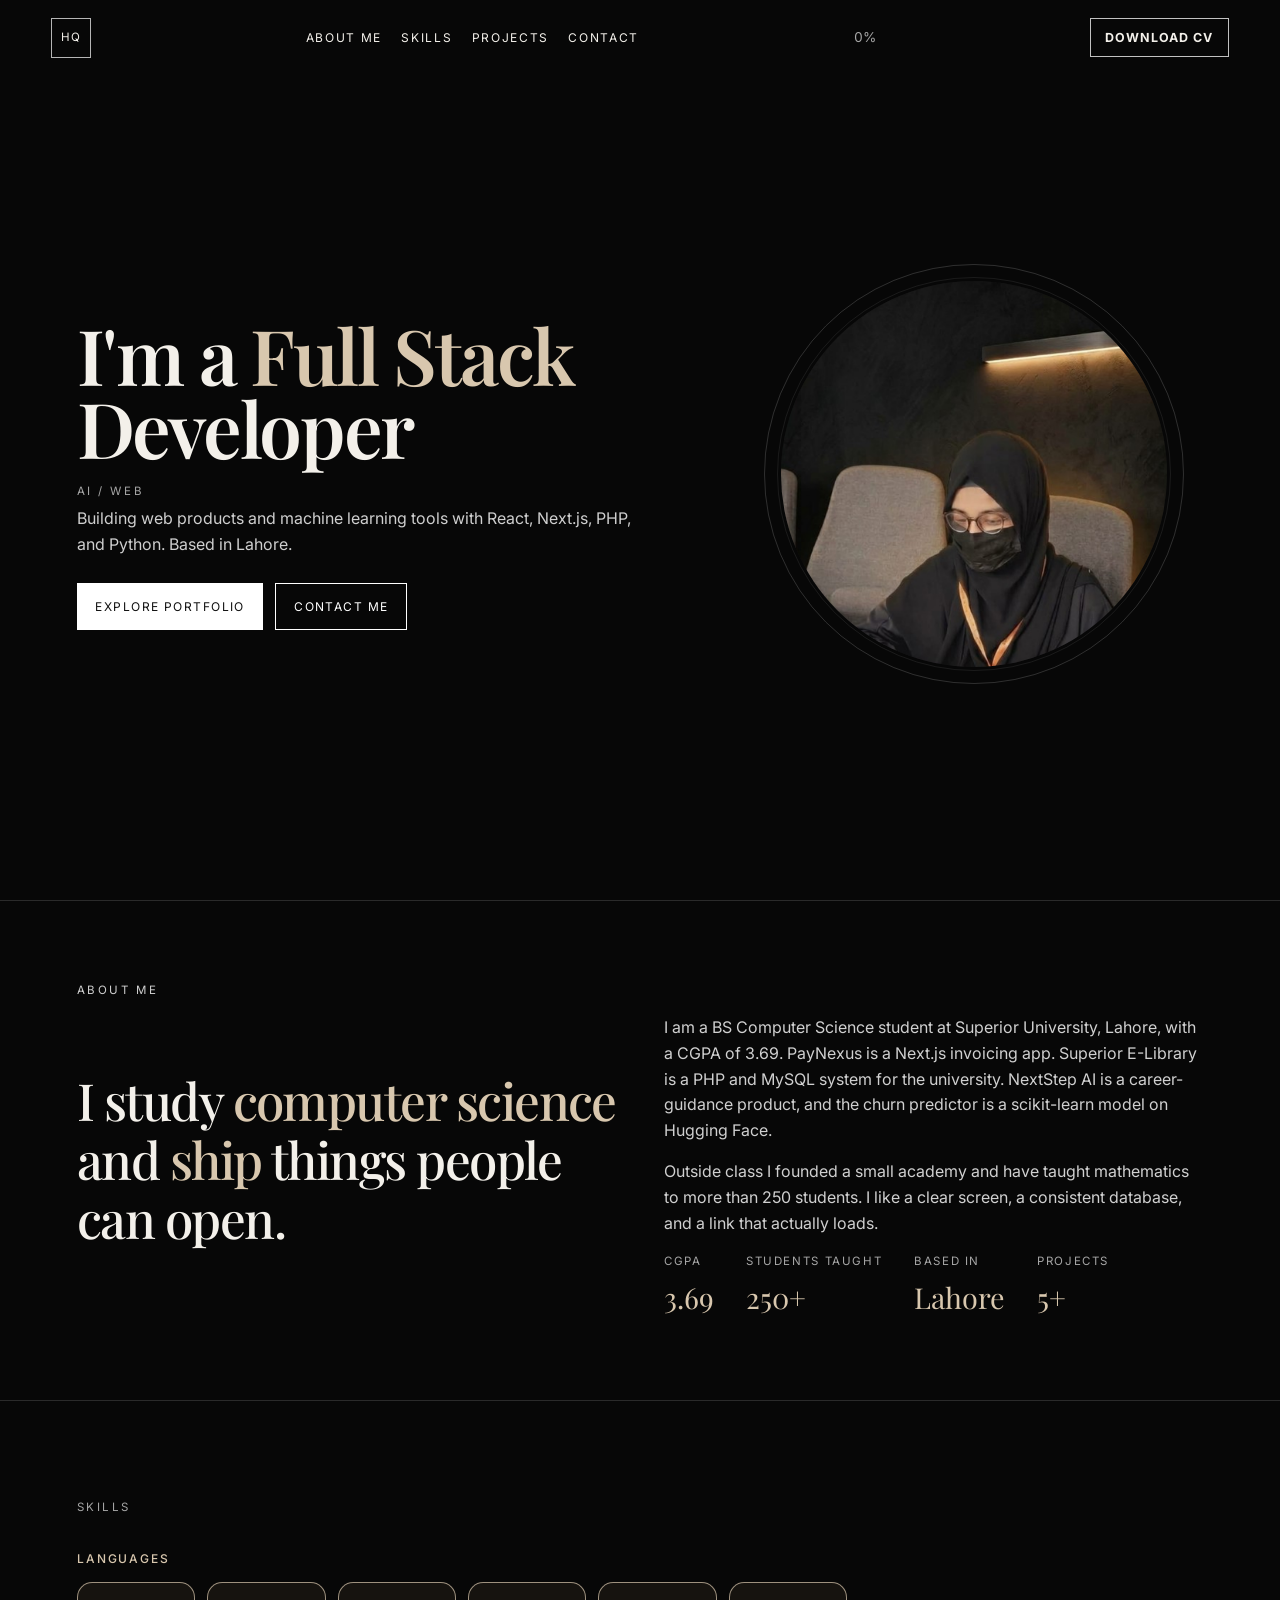
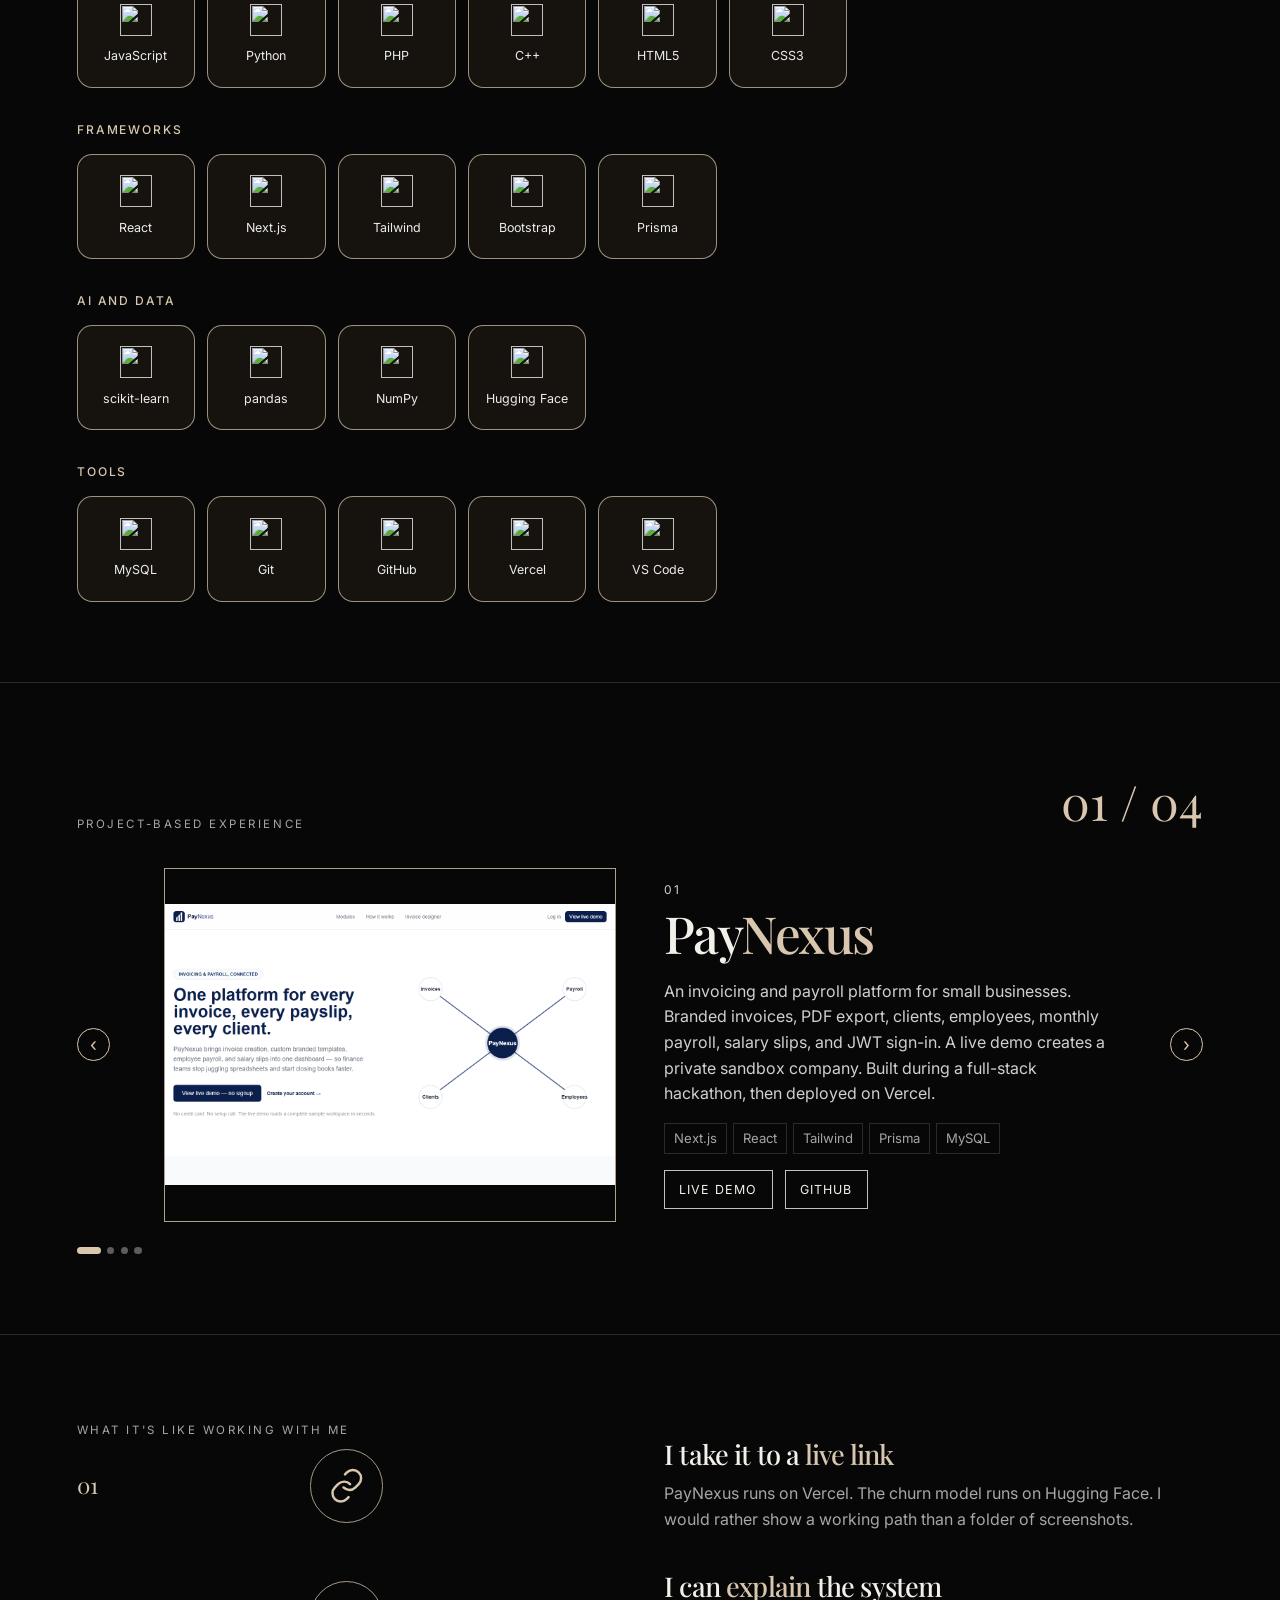
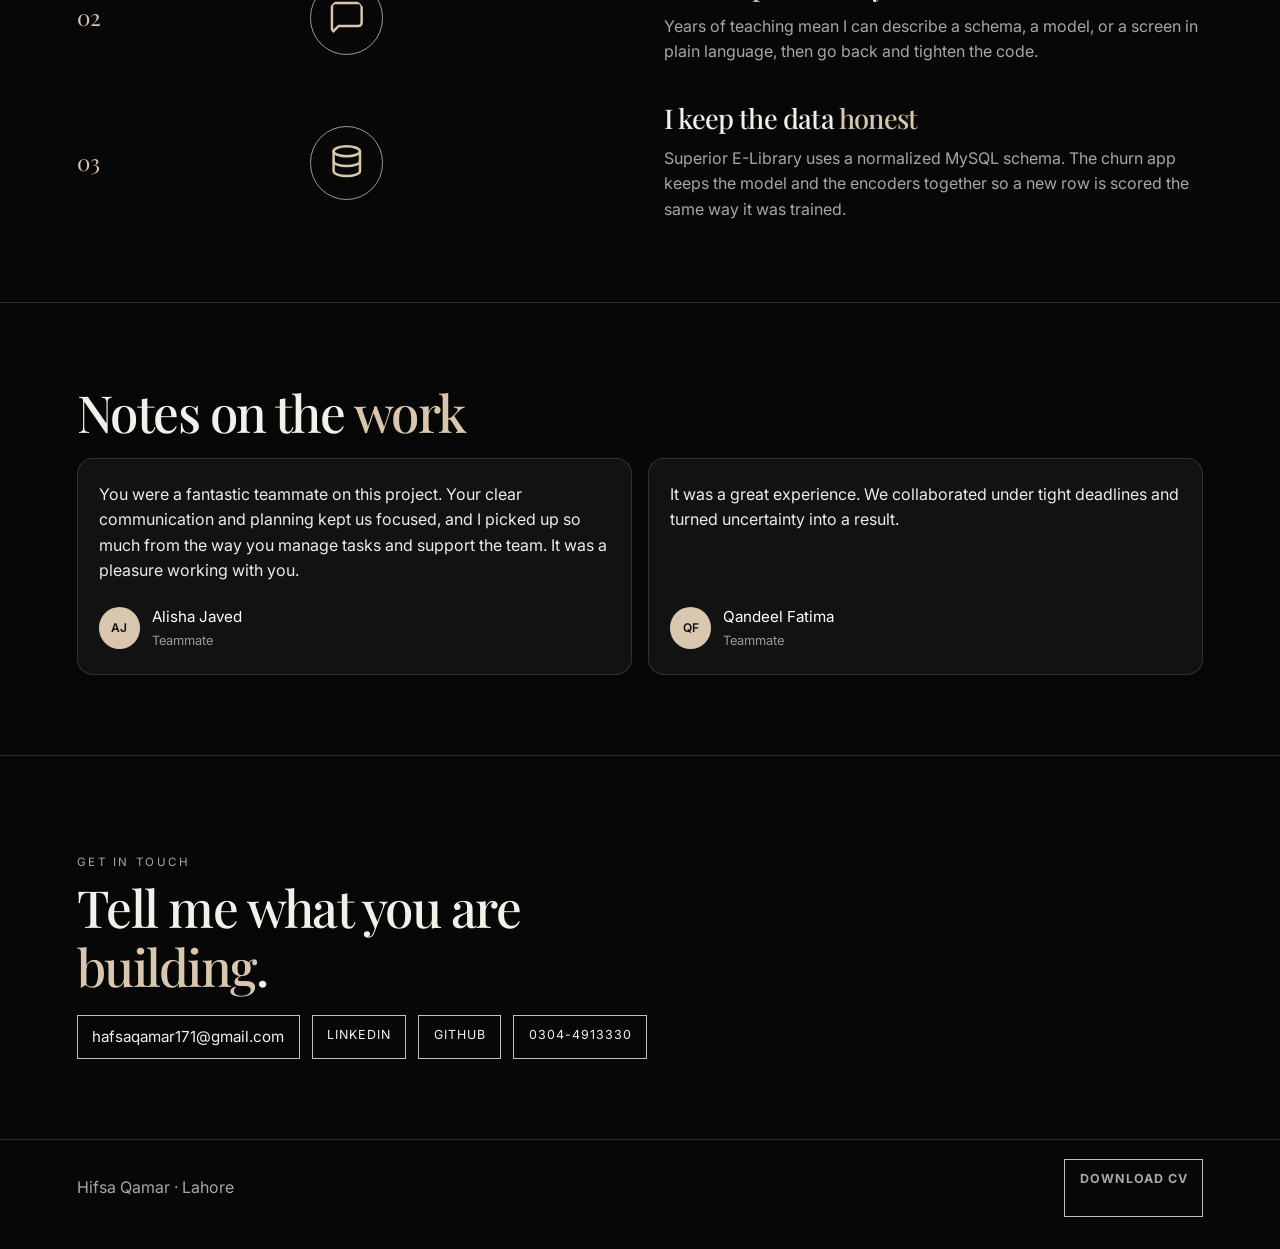
==== commit ffdc0915: "Attach the formatted CV and match the page to the latest layout notes. Co-authored-by: Cursor <curso" ====
--- a/index.html
+++ b/index.html
@@ -22,7 +22,7 @@
       <a href="#contact">Contact</a>
     </nav>
     <span class="progress" data-progress>0%</span>
-    <a class="cv" href="Hifsa_Qamar_CV.pdf" download>Download CV</a>
+    <a class="cv" href="Hifsa_Qamar_CV_formatted.pdf" download>Download CV</a>
   </header>
 
   <main id="content">
@@ -115,7 +115,7 @@
         <article class="project">
           <div class="project-copy">
             <p class="project-no">01</p>
-            <h3>PayNexus</h3>
+            <h3>Pay<em>Nexus</em></h3>
             <p>An invoicing and payroll platform for small businesses. Branded invoices, PDF export, clients, employees, monthly payroll, salary slips, and JWT sign-in. A live demo creates a private sandbox company. Built during a full-stack hackathon, then deployed on Vercel.</p>
             <ul class="tags"><li>Next.js</li><li>React</li><li>Tailwind</li><li>Prisma</li><li>MySQL</li></ul>
             <div class="links">
@@ -130,7 +130,7 @@
         <article class="project">
           <div class="project-copy">
             <p class="project-no">02</p>
-            <h3>Superior E-Library</h3>
+            <h3>Superior <em>E-Library</em></h3>
             <p>A PHP and MySQL library for Superior University. Admins manage the catalogue, authors, loans, and fines. Students search the collection, read PDFs in the browser, and track what they borrowed.</p>
             <ul class="tags"><li>PHP</li><li>MySQL</li><li>JavaScript</li><li>Bootstrap</li></ul>
             <div class="links">
@@ -144,7 +144,7 @@
         <article class="project">
           <div class="project-copy">
             <p class="project-no">03</p>
-            <h3>NextStep AI</h3>
+            <h3>NextStep <em>AI</em></h3>
             <p>Career guidance for Pakistani students: assessment, career fields, universities, scholarships, and an AI counselor. I built the front end and the interface. The application code is in the team repository, and the pitch deck is on my GitHub.</p>
             <ul class="tags"><li>UI/UX</li><li>Frontend</li><li>Team project</li></ul>
             <div class="links">
@@ -159,7 +159,7 @@
         <article class="project">
           <div class="project-copy">
             <p class="project-no">04</p>
-            <h3>Telco Customer Churn Predictor</h3>
+            <h3>Telco Customer <em>Churn</em> Predictor</h3>
             <p>A Gradio app that estimates whether a telecom customer is likely to leave. It loads a saved Random Forest and the label encoders from training, then returns a stay-or-leave result with a probability. Cross-validation reached 85%+ accuracy.</p>
             <ul class="tags"><li>Python</li><li>scikit-learn</li><li>Gradio</li><li>pandas</li></ul>
             <div class="links">
@@ -182,14 +182,17 @@
       <p class="kicker">What it's like working with me</p>
       <ol>
         <li>
+          <svg class="pair-icon" viewBox="0 0 24 24" aria-hidden="true"><path d="M10 13a5 5 0 0 0 7.1.1l2.1-2.1a5 5 0 0 0-7.1-7.1l-1.2 1.2"/><path d="M14 11a5 5 0 0 0-7.1-.1L4.8 13a5 5 0 0 0 7.1 7.1l1.2-1.2"/></svg>
           <h2>I take it to a <em>live link</em></h2>
           <p>PayNexus runs on Vercel. The churn model runs on Hugging Face. I would rather show a working path than a folder of screenshots.</p>
         </li>
         <li>
+          <svg class="pair-icon" viewBox="0 0 24 24" aria-hidden="true"><path d="M21 15a2 2 0 0 1-2 2H7l-4 4V5a2 2 0 0 1 2-2h14a2 2 0 0 1 2 2z"/></svg>
           <h2>I can <em>explain</em> the system</h2>
           <p>Years of teaching mean I can describe a schema, a model, or a screen in plain language, then go back and tighten the code.</p>
         </li>
         <li>
+          <svg class="pair-icon" viewBox="0 0 24 24" aria-hidden="true"><ellipse cx="12" cy="5" rx="8" ry="3"/><path d="M4 5v6c0 1.7 3.6 3 8 3s8-1.3 8-3V5"/><path d="M4 11v6c0 1.7 3.6 3 8 3s8-1.3 8-3v-6"/></svg>
           <h2>I keep the data <em>honest</em></h2>
           <p>Superior E-Library uses a normalized MySQL schema. The churn app keeps the model and the encoders together so a new row is scored the same way it was trained.</p>
         </li>
@@ -197,7 +200,6 @@
     </section>
 
     <section class="notes" id="notes">
-      <p class="kicker">Comments</p>
       <h2>Notes on the <em>work</em></h2>
       <div class="note-grid" data-notes>
         <article>
@@ -226,6 +228,66 @@
             <span class="avatar">JA</span>
             <div>
               <p class="who">Sir Jawad Ahmad</p>
+            </div>
+          </div>
+          </article>
+        <article>
+          <p class="quote">Great job, Hafsa. It's always amazing to see students like you taking initiatives for themselves. Best of luck for the future. Keep shining.</p>
+          <div class="who-row">
+            <span class="avatar">MZ</span>
+            <div>
+              <p class="who">Muhammad Zahid</p>
+              <p class="role">LinkedIn</p>
+            </div>
+          </div>
+        </article>
+        <article>
+          <p class="quote">That's true, growth comes slowly and step by step. Well done, Hafsa Qamar.</p>
+          <div class="who-row">
+            <span class="avatar">FB</span>
+            <div>
+              <p class="who">Fizza Baloch</p>
+              <p class="role">LinkedIn</p>
+            </div>
+          </div>
+        </article>
+        <article>
+          <p class="quote">An example of how dedication truly pays off. Growth isn't just about grades, but about embracing every step of the learning process.</p>
+          <div class="who-row">
+            <span class="avatar">MA</span>
+            <div>
+              <p class="who">Mansab Ali</p>
+              <p class="role">LinkedIn</p>
+            </div>
+          </div>
+        </article>
+        <article>
+          <p class="quote">Congratulations, Hafsa. It's incredible to see you take your first step in competitive programming.</p>
+          <div class="who-row">
+            <span class="avatar">SS</span>
+            <div>
+              <p class="who">Skill Sprint</p>
+              <p class="role">LinkedIn</p>
+            </div>
+          </div>
+        </article>
+        <article>
+          <p class="quote">May our teamwork continue to turn ideas into successful projects.</p>
+          <div class="who-row">
+            <span class="avatar">QF</span>
+            <div>
+              <p class="who">Qandeel Fatima</p>
+              <p class="role">LinkedIn</p>
+            </div>
+          </div>
+        </article>
+        <article>
+          <p class="quote">Great work, keep it up.</p>
+          <div class="who-row">
+            <span class="avatar">FA</span>
+            <div>
+              <p class="who">Faizan Ali</p>
+              <p class="role">LinkedIn</p>
             </div>
           </div>
         </article>
@@ -246,7 +308,7 @@
 
   <footer class="foot">
     <p>Hifsa Qamar · Lahore</p>
-    <a href="Hifsa_Qamar_CV.pdf" download>Download CV</a>
+    <a href="Hifsa_Qamar_CV_formatted.pdf" download>Download CV</a>
   </footer>
   <script src="script.js"></script>
 </body>
--- a/styles.css
+++ b/styles.css
@@ -75,14 +75,26 @@
   letter-spacing: 0.08em;
   text-transform: uppercase;
 }
+.cv, .foot a { font-weight: 700; }
 .contact-links a.mail {
   text-transform: none;
   letter-spacing: 0;
   font-size: 0.95rem;
 }
-.cv:hover, .btn:hover, .links a:hover, .pager button:hover, .contact-links a:hover {
-  background: #fff;
-  color: #111;
+.cv:hover, .cv:active,
+.btn:hover, .btn:active,
+.links a:hover, .links a:active,
+.pager button:hover, .pager button:active,
+.contact-links a:hover, .contact-links a:active,
+.foot a:hover, .foot a:active,
+.nav-links a:active {
+  background: transparent;
+  color: var(--gold);
+  border-color: var(--gold);
+}
+.btn-fill:hover, .btn-fill:active {
+  background: transparent;
+  color: var(--gold);
 }
 
 .hero {
@@ -103,7 +115,7 @@
   line-height: 0.95;
   letter-spacing: -0.03em;
 }
-.hero h1 em, h2 em {
+.hero h1 em, h2 em, .project h3 em {
   font-style: normal;
   color: var(--gold);
 }
@@ -210,7 +222,8 @@
   padding: 0.8rem 0.4rem;
   transition: transform 0.35s ease, border-color 0.35s ease;
 }
-.icon-card:hover { transform: translateY(-4px); border-color: rgba(216, 199, 174, 0.7); }
+.icon-card:hover { transform: translateY(-4px); border-color: var(--gold); }
+.icon-card:hover span { color: var(--gold); }
 .icon-card img { width: 2rem; height: 2rem; }
 .icon-card span { font-size: 0.78rem; color: #ececec; }
 .tags, .with ol, .note-grid { list-style: none; margin: 0; padding: 0; }
@@ -222,20 +235,20 @@
   display: grid;
   grid-template-columns: auto 1fr auto;
   align-items: center;
-  gap: 1.4rem;
+  gap: 3.4rem;
 }
 .side {
-  width: 2.8rem;
-  height: 2.8rem;
+  width: 2.05rem;
+  height: 2.05rem;
   border-radius: 50%;
   border: 1px solid var(--gold);
   background: transparent;
   color: var(--gold);
-  font-size: 1.6rem;
+  font-size: 1.15rem;
   line-height: 1;
   cursor: pointer;
 }
-.side:hover { background: #fff; color: #111; }
+.side:hover, .side:active { background: transparent; color: var(--gold); border-color: var(--gold); }
 .stage { overflow: hidden; min-width: 0; }
 .track {
   display: flex;
@@ -282,17 +295,42 @@
 .dot.is-on { width: 1.5rem; background: var(--gold); }
 
 .with { counter-reset: step; }
-.with ol { display: grid; gap: 1.4rem; }
-.with li { align-items: start; }
+.with ol { display: grid; gap: 2.4rem; }
+.with li {
+  grid-template-columns: 1fr 1fr;
+  gap: 0.35rem 3rem;
+  align-items: center;
+}
 .with li::before {
   counter-increment: step;
   content: counter(step, decimal-leading-zero);
   font-family: var(--serif);
   color: var(--gold);
   font-size: 1.4rem;
-}
-.with h2 { margin: 0; font-size: 1.7rem; }
-.with p { margin: 0.35rem 0 0; color: var(--muted); grid-column: 2; }
+  grid-column: 1;
+  grid-row: 1 / span 2;
+  align-self: center;
+  justify-self: start;
+}
+.pair-icon {
+  grid-column: 1;
+  grid-row: 1 / span 2;
+  justify-self: center;
+  align-self: center;
+  width: 4.6rem;
+  height: 4.6rem;
+  padding: 1rem;
+  box-sizing: border-box;
+  border: 1px solid rgba(216, 199, 174, 0.75);
+  border-radius: 50%;
+  stroke: var(--gold);
+  fill: none;
+  stroke-width: 1.5;
+  stroke-linecap: round;
+  stroke-linejoin: round;
+}
+.with h2 { margin: 0; font-size: 1.7rem; grid-column: 2; grid-row: 1; }
+.with p { margin: 0.35rem 0 0; color: var(--muted); grid-column: 2; grid-row: 2; }
 
 .note-grid { display: grid; grid-template-columns: 1fr 1fr; gap: 1rem; }
 .note-grid article {
@@ -340,7 +378,7 @@
 
 @media (max-width: 900px) {
   .hero, .about-grid, .project, .note-grid, .with li { grid-template-columns: 1fr; }
-  .with p { grid-column: 1; }
+  .with li::before, .pair-icon, .with h2, .with p { grid-column: 1; grid-row: auto; }
   .hero { padding-top: 6rem; }
   .hero h1 em { display: block; }
   .orb { order: -1; }
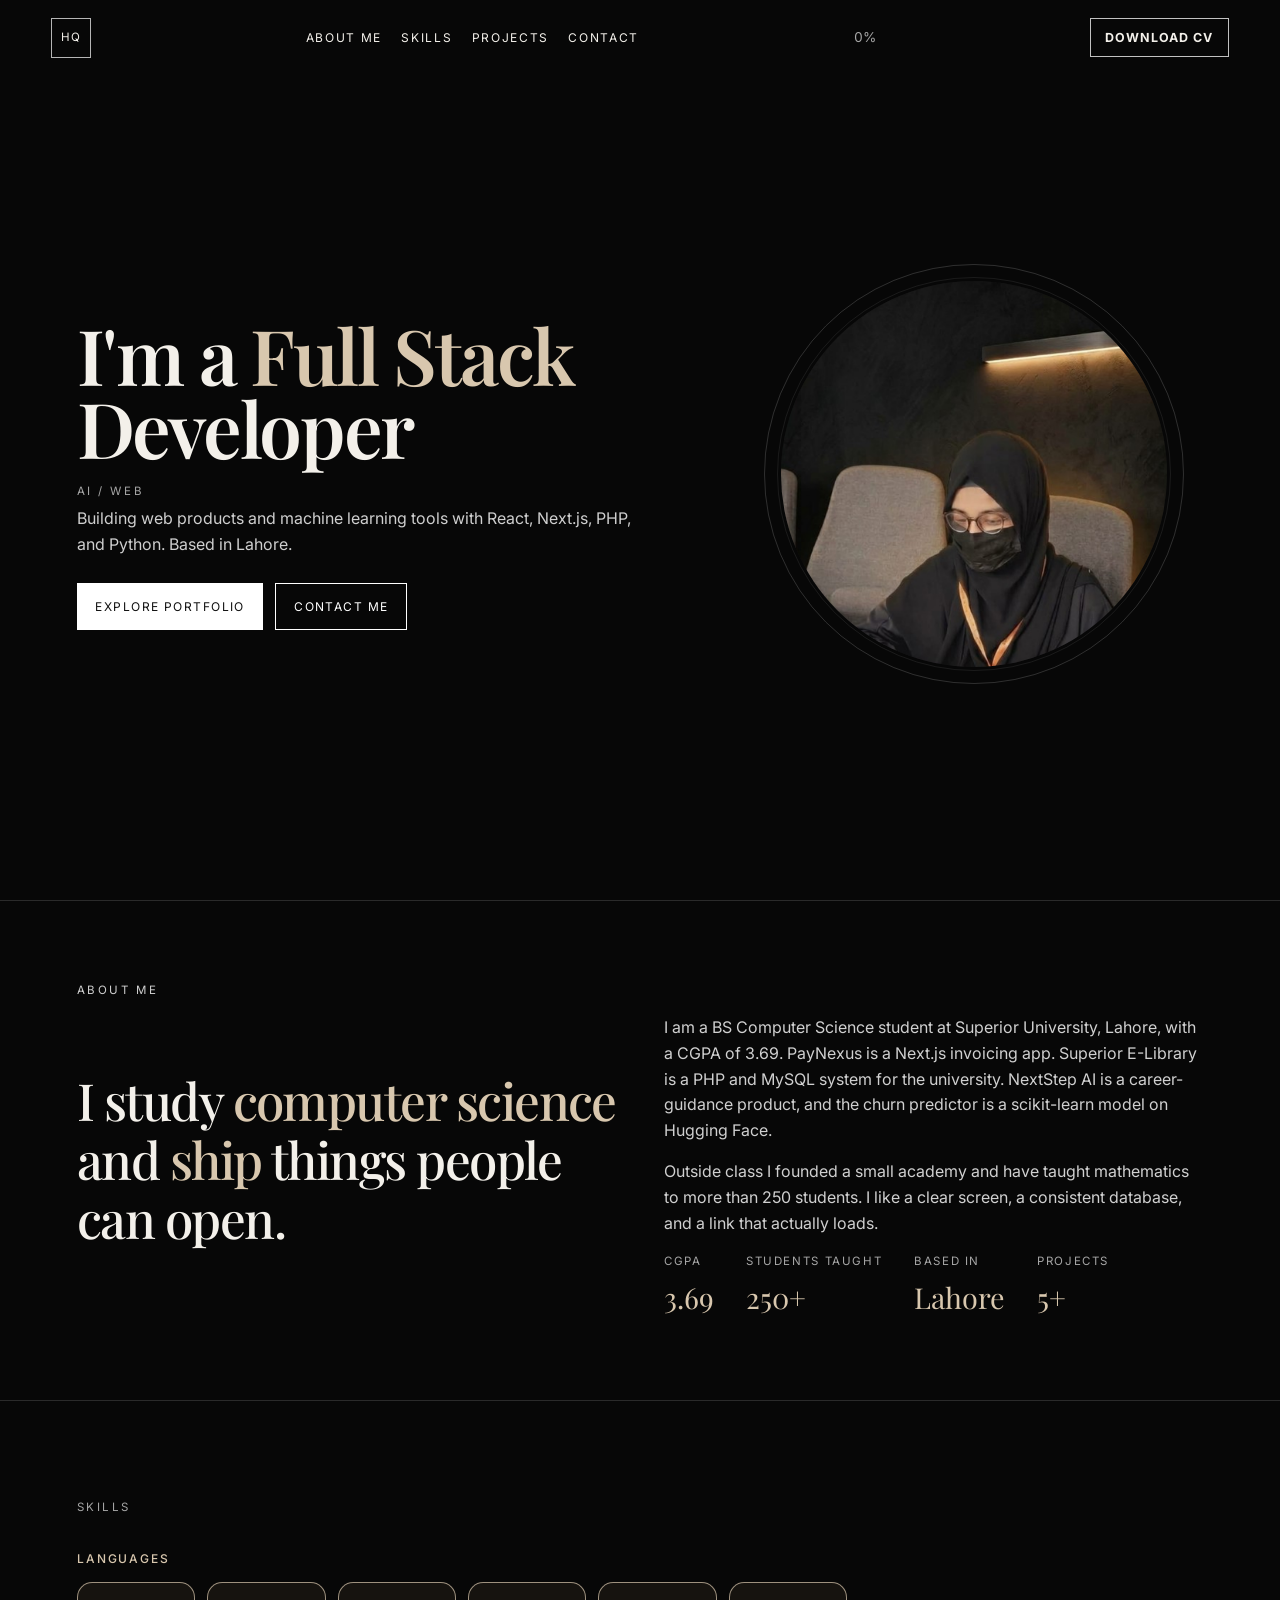
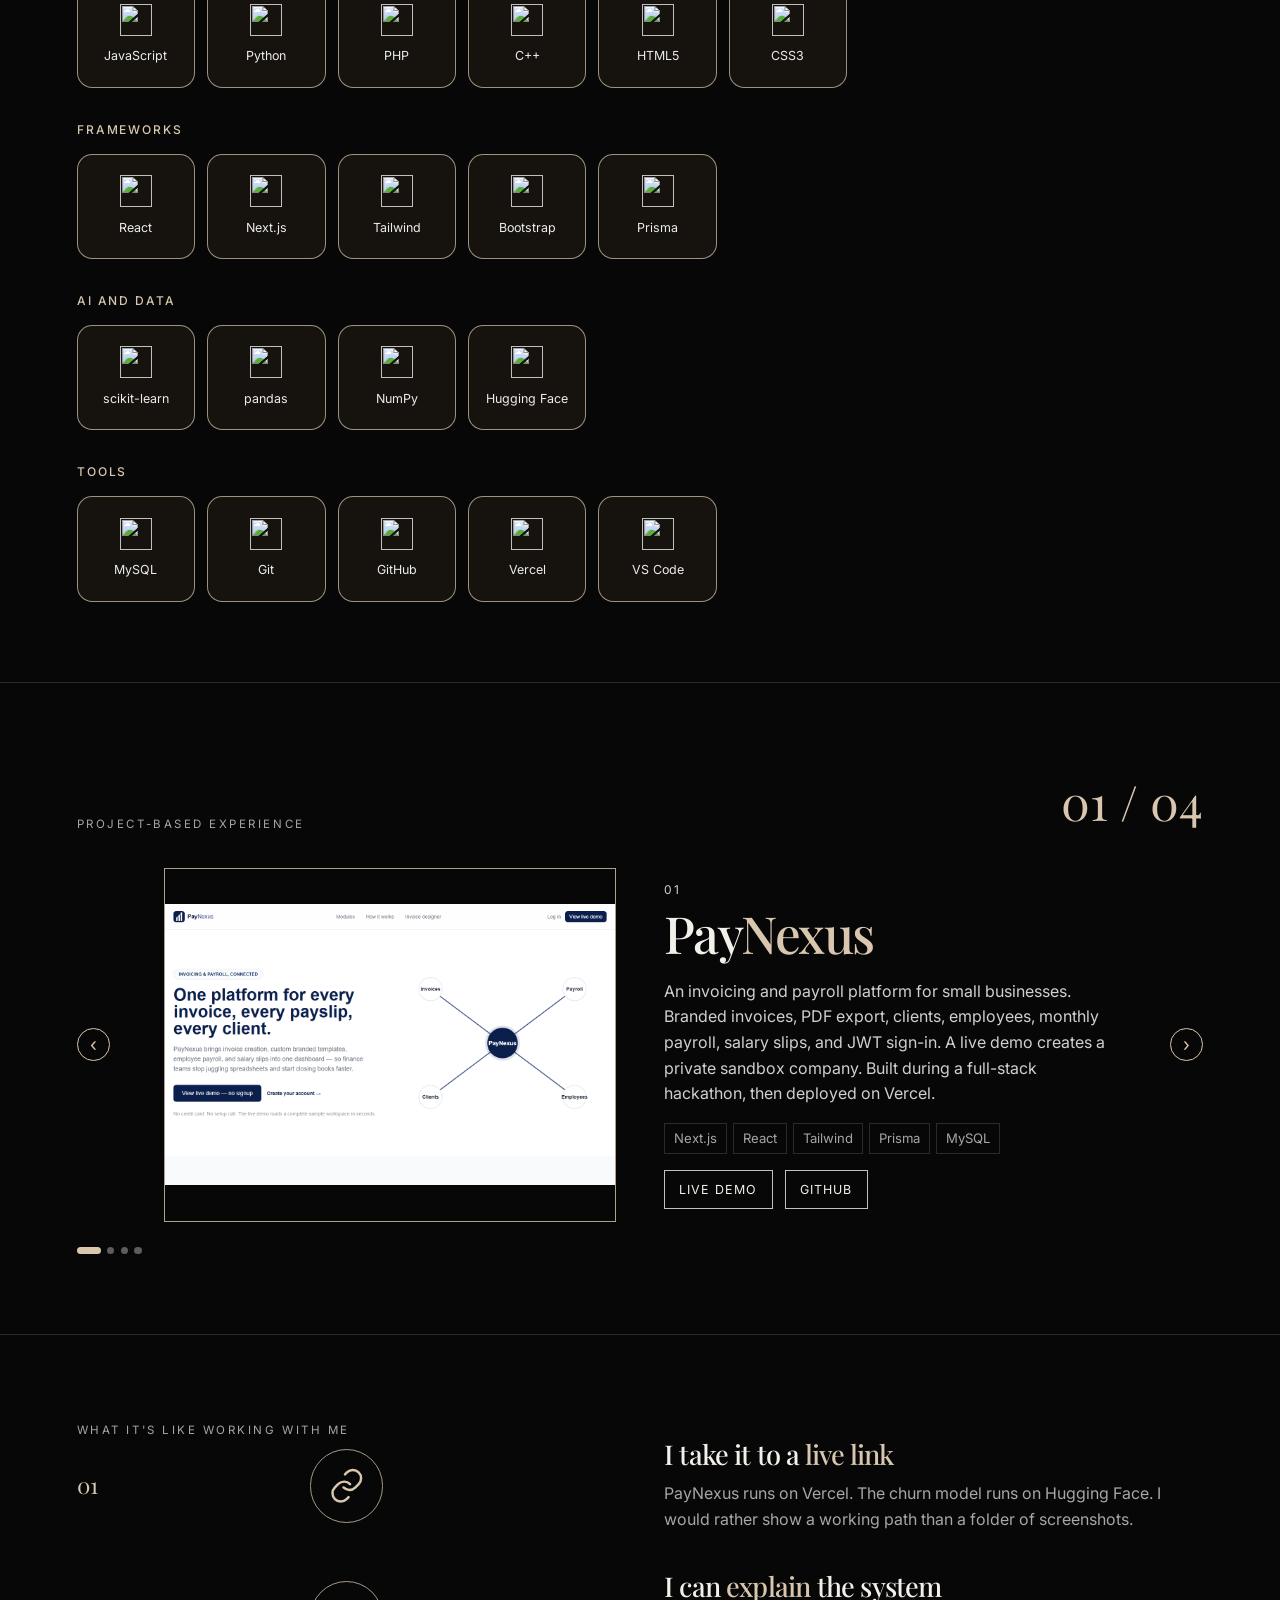
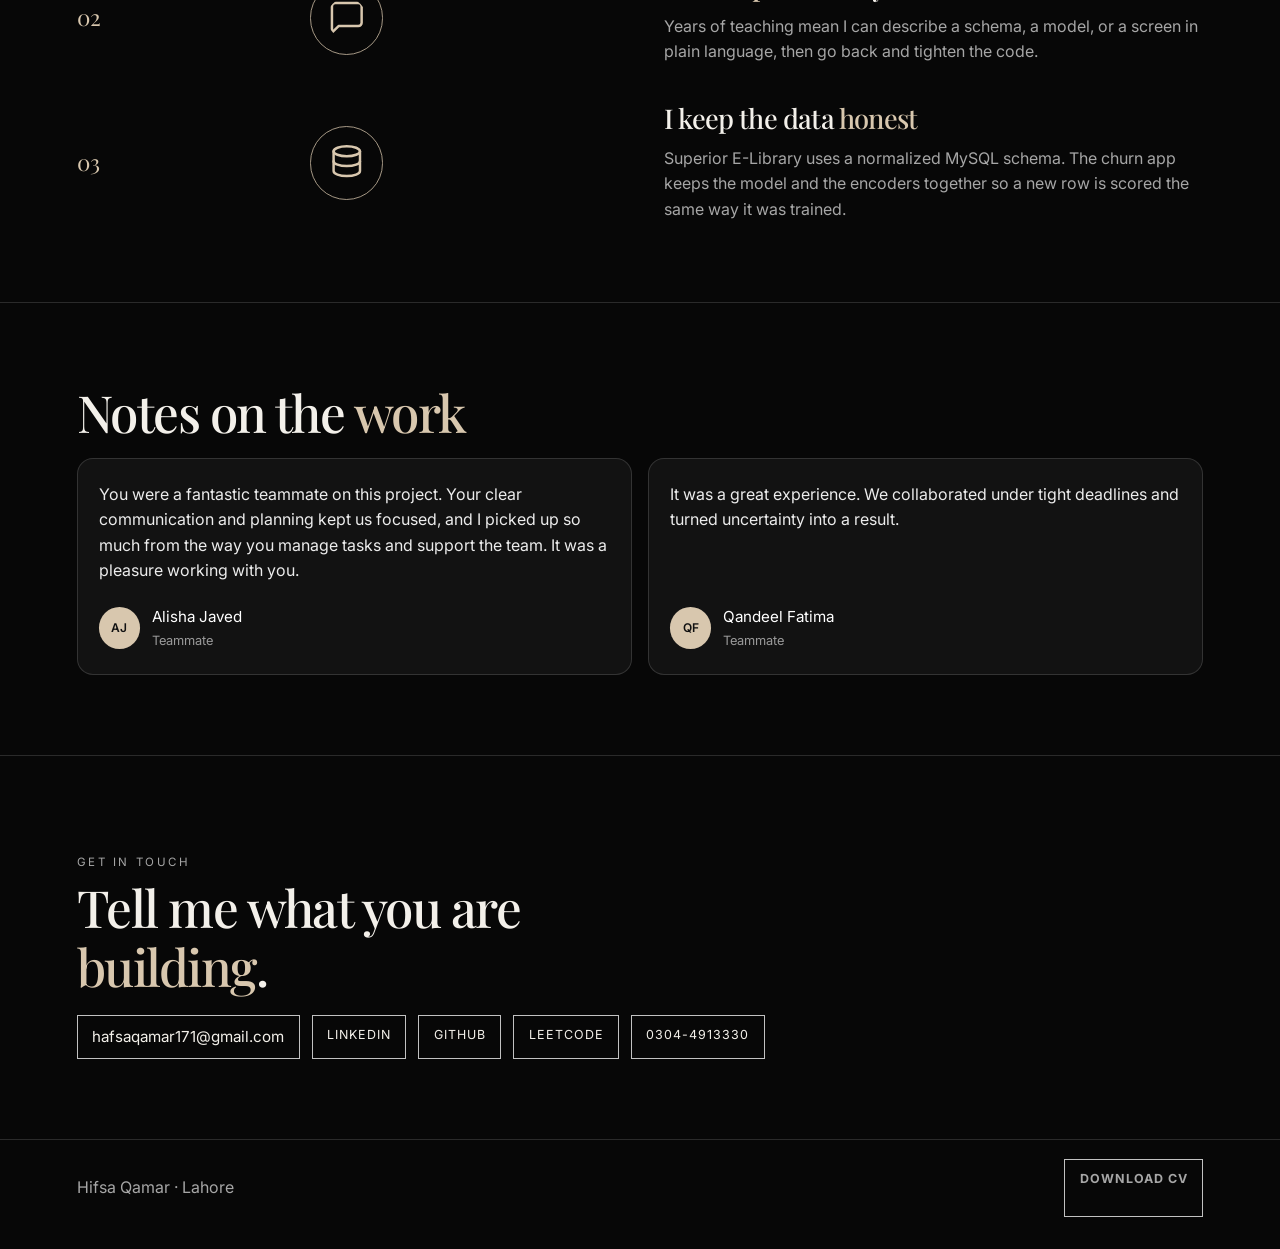
==== commit f8d348d7: "Add the LeetCode profile and fill buttons with the header gold on hover. Co-authored-by: Cursor <cur" ====
--- a/index.html
+++ b/index.html
@@ -301,6 +301,7 @@
         <a class="mail" href="mailto:hafsaqamar171@gmail.com">hafsaqamar171@gmail.com</a>
         <a href="https://www.linkedin.com/in/hifsa-qamar2" target="_blank" rel="noopener">LinkedIn</a>
         <a href="https://github.com/HafsaQamar2" target="_blank" rel="noopener">GitHub</a>
+        <a href="https://leetcode.com/u/HifsaQamar2/" target="_blank" rel="noopener">LeetCode</a>
         <a href="tel:+923044913330">0304-4913330</a>
       </div>
     </section>
--- a/styles.css
+++ b/styles.css
@@ -87,14 +87,11 @@
 .pager button:hover, .pager button:active,
 .contact-links a:hover, .contact-links a:active,
 .foot a:hover, .foot a:active,
-.nav-links a:active {
-  background: transparent;
-  color: var(--gold);
+.mark:hover, .mark:active,
+.side:hover, .side:active {
+  background: var(--gold);
+  color: #111;
   border-color: var(--gold);
-}
-.btn-fill:hover, .btn-fill:active {
-  background: transparent;
-  color: var(--gold);
 }
 
 .hero {
@@ -248,7 +245,6 @@
   line-height: 1;
   cursor: pointer;
 }
-.side:hover, .side:active { background: transparent; color: var(--gold); border-color: var(--gold); }
 .stage { overflow: hidden; min-width: 0; }
 .track {
   display: flex;
